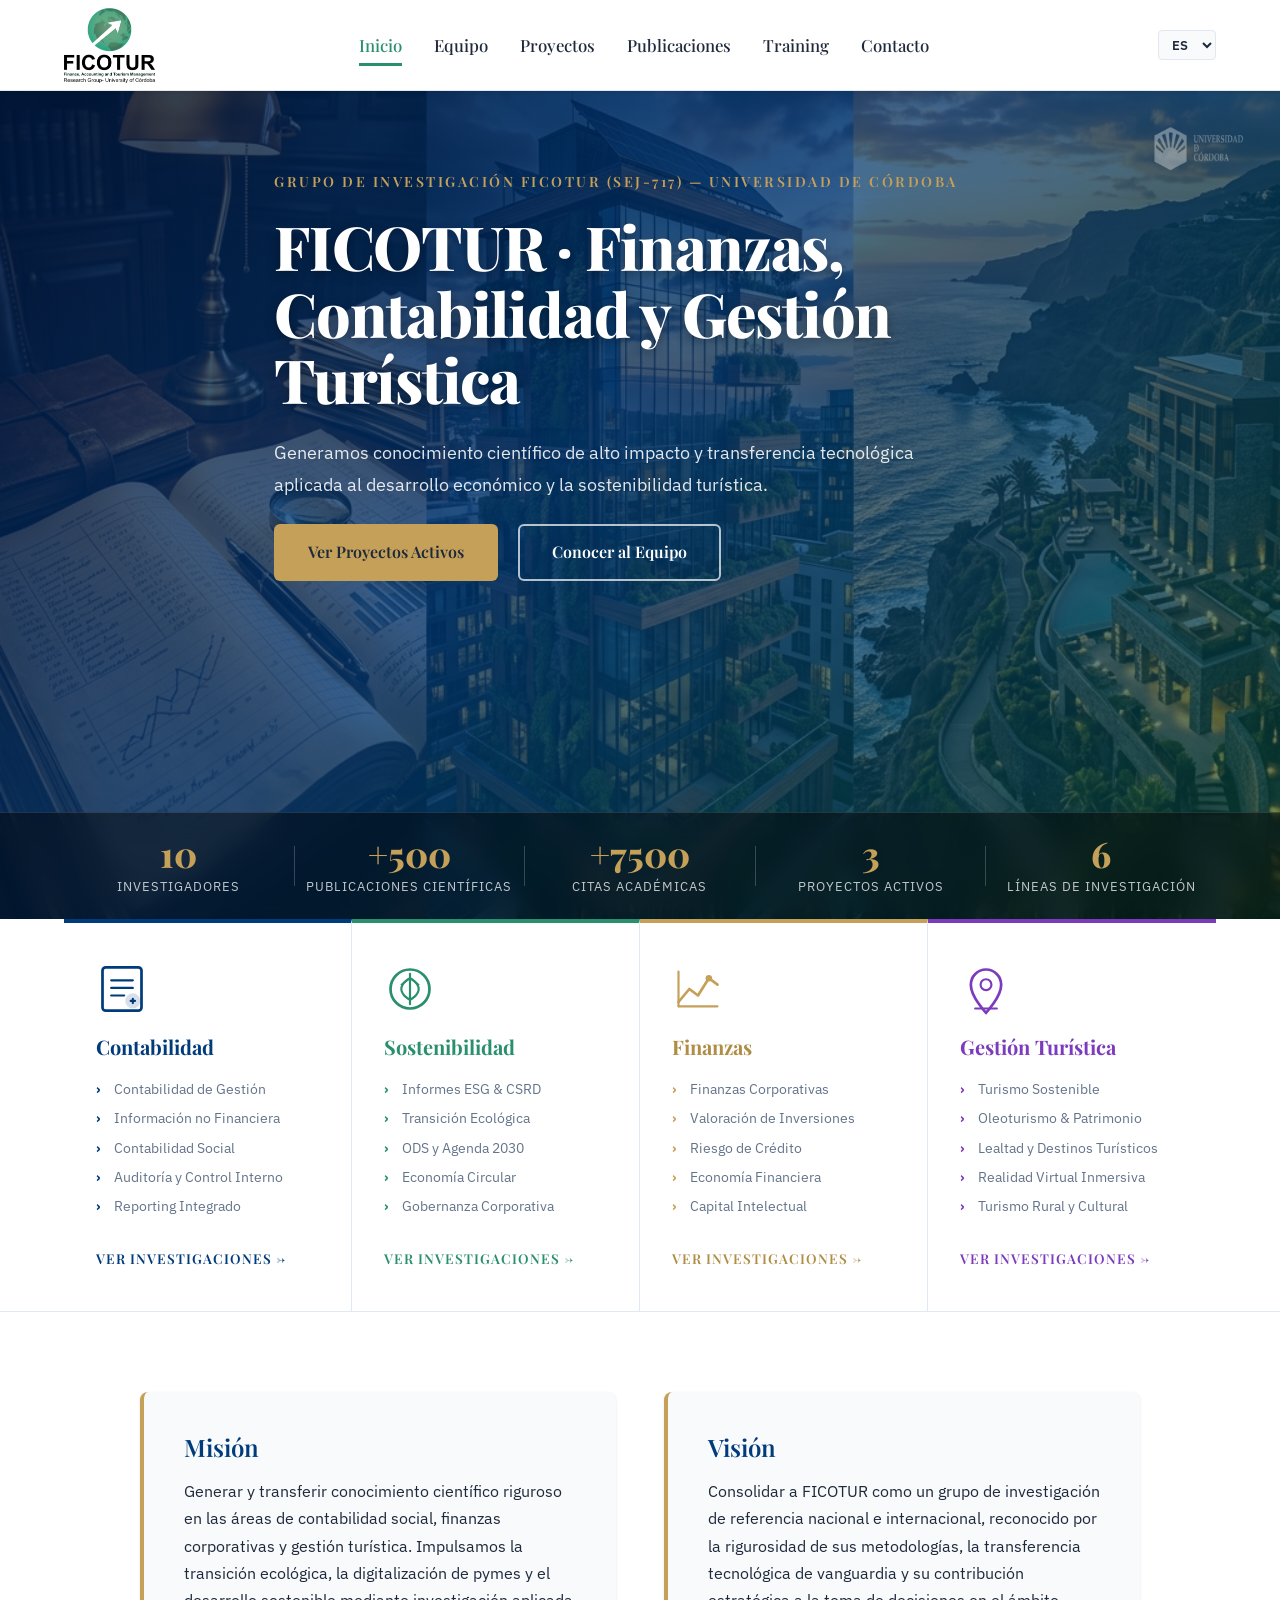
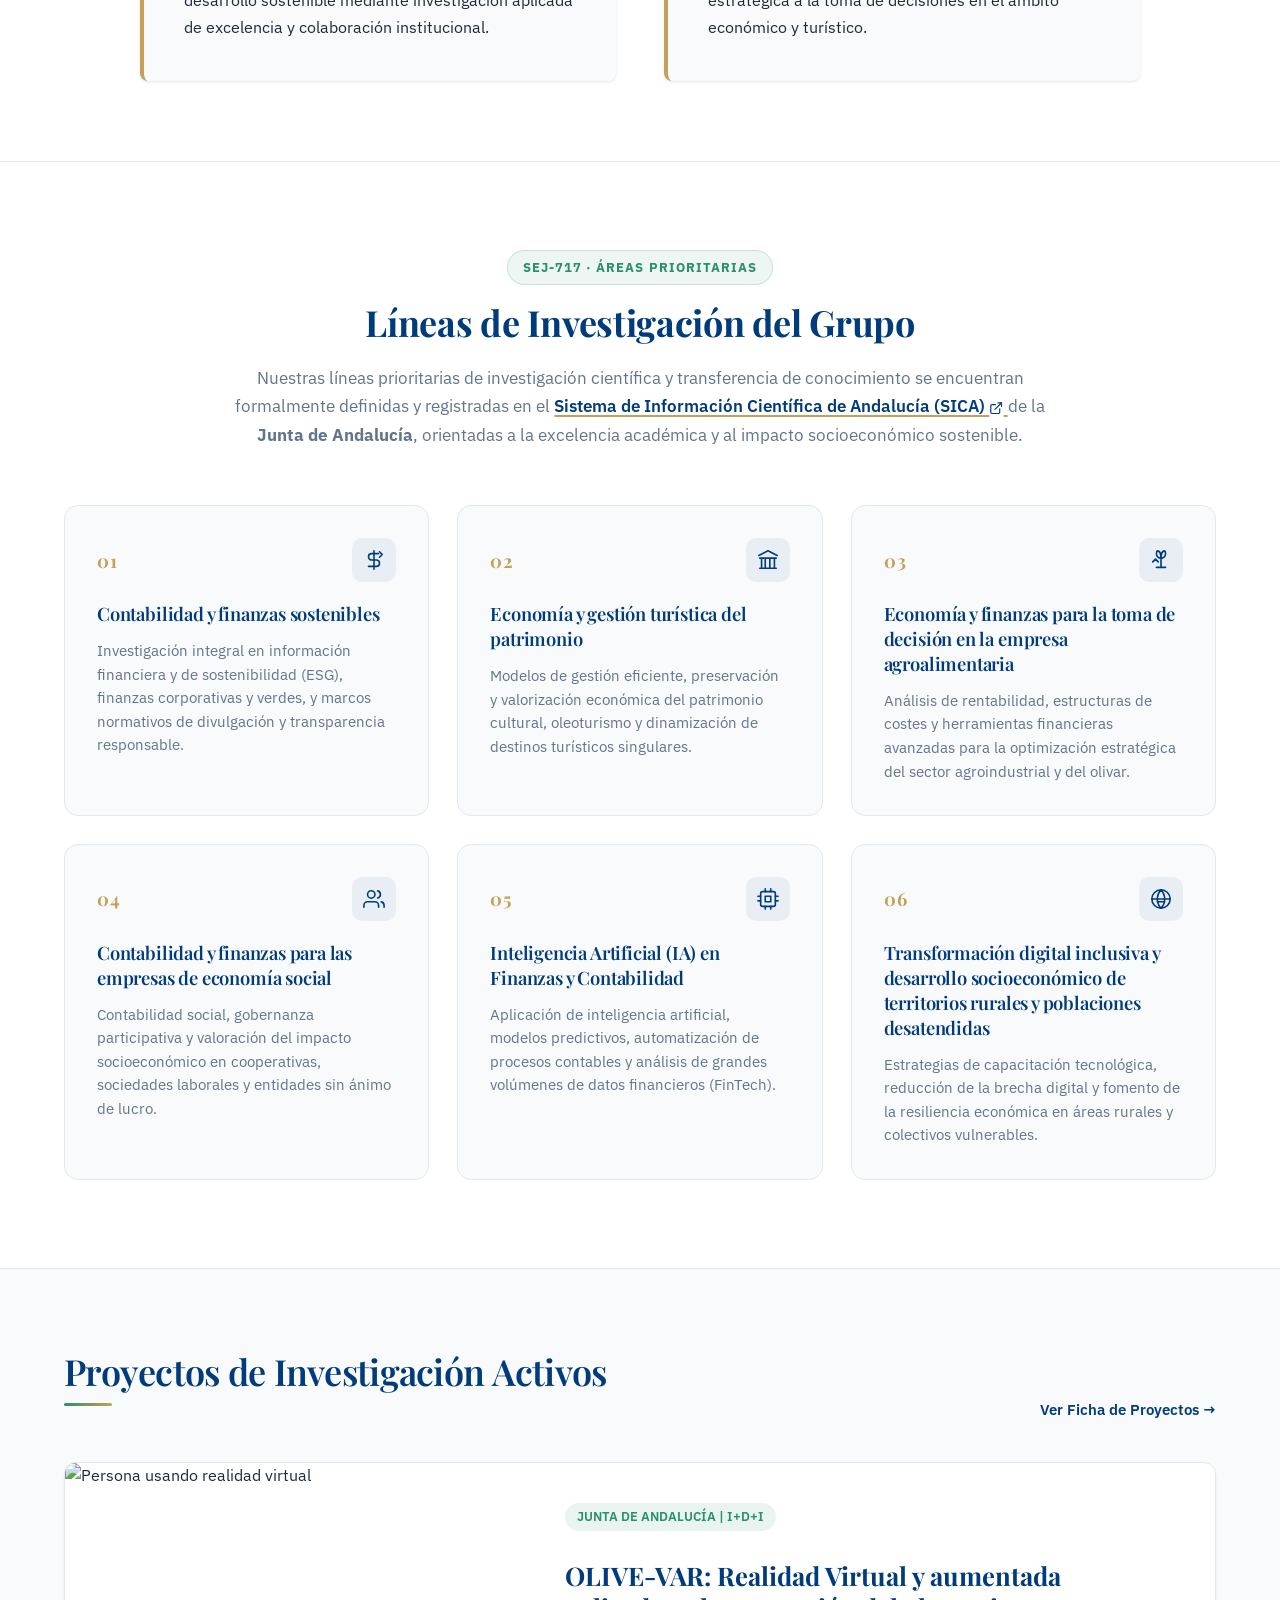
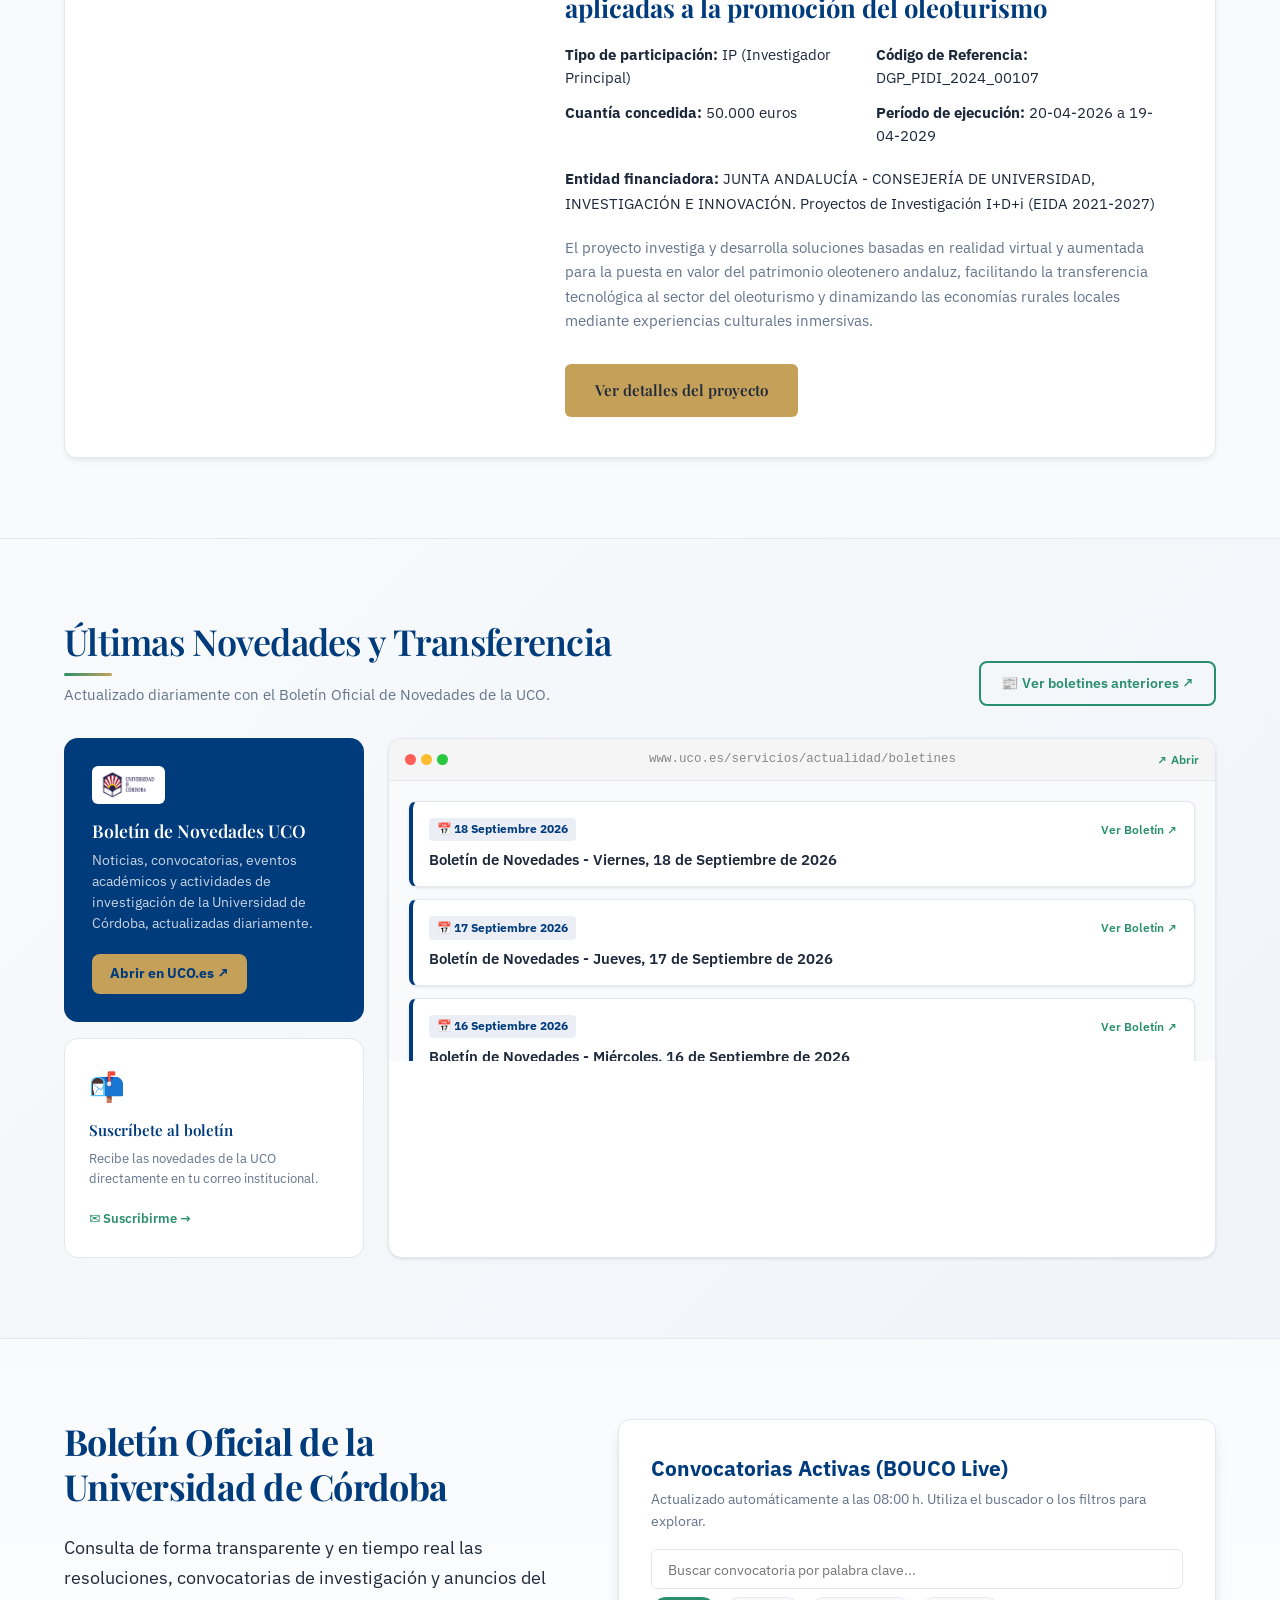
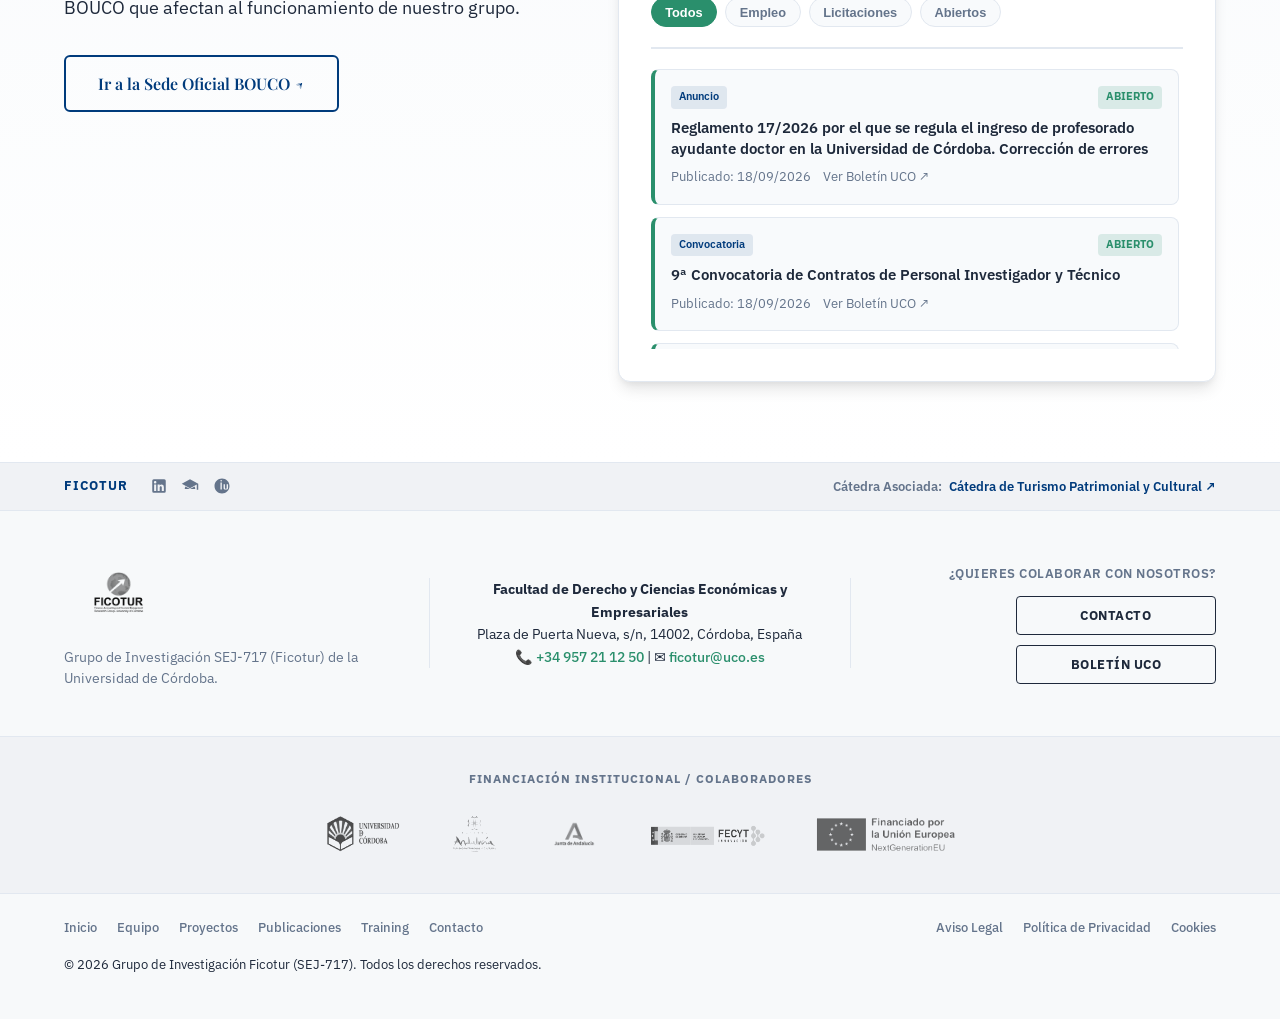
==== index.html @ 39691d9e "feat(seo): optimize FICOTUR for Google #1 - canonical tags, Open Graph, H1 alignment, sitemap.xml, r" ====
<!DOCTYPE html>
<html lang="es">
<head>
    <meta charset="UTF-8">
    <meta name="viewport" content="width=device-width, initial-scale=1.0">
    <title>FICOTUR (SEJ-717) · Grupo de Investigación en Finanzas, Contabilidad y Turismo | Universidad de Córdoba</title>
    <meta name="description" content="Página oficial del Grupo de Investigación FICOTUR (SEJ-717) de la Universidad de Córdoba. Especializados en Contabilidad de Gestión, Finanzas Corporativas, Sostenibilidad y Gestión Turística.">
    <meta name="keywords" content="FICOTUR, Grupo FICOTUR, SEJ-717, SEJ 717, Universidad de Córdoba, UCO, Finanzas, Contabilidad, Gestión Turística, Turismo Patrimonial, Turismo Gastronómico, Ricardo Hernández Rojas, Leonardo Gallardo Apolo">
    <link rel="canonical" href="https://www.uco.es/investiga/grupos/ficotur/index.html">
    <link rel="sitemap" type="application/xml" title="Sitemap" href="sitemap.xml">
    <link rel="stylesheet" href="style.css">

    <!-- Open Graph / Meta Social para Búsqueda y Redes -->
    <meta property="og:type" content="website">
    <meta property="og:title" content="FICOTUR (SEJ-717) · Grupo de Investigación Universidad de Córdoba">
    <meta property="og:description" content="Web oficial del Grupo de Investigación FICOTUR (SEJ-717) de la Universidad de Córdoba. Finanzas, Contabilidad y Gestión Turística.">
    <meta property="og:url" content="https://www.uco.es/investiga/grupos/ficotur/index.html">
    <meta property="og:image" content="https://www.uco.es/investiga/grupos/ficotur/logo_ficotur_vertical.png">
    <meta property="og:site_name" content="FICOTUR - Universidad de Córdoba">
    <meta property="og:locale" content="es_ES">

    <!-- Twitter Cards -->
    <meta name="twitter:card" content="summary_large_image">
    <meta name="twitter:title" content="FICOTUR (SEJ-717) · Universidad de Córdoba">
    <meta name="twitter:description" content="Grupo de Investigación en Finanzas, Contabilidad y Gestión Turística (UCO).">
    <meta name="twitter:image" content="https://www.uco.es/investiga/grupos/ficotur/logo_ficotur_vertical.png">
    
    <!-- Marcado de Datos Estructurados Schema.org para SEO Académico (ResearchOrganization) -->
    <script type="application/ld+json">
    {
      "@context": "https://schema.org",
      "@graph": [
        {
          "@type": "WebSite",
          "@id": "https://www.uco.es/investiga/grupos/ficotur/#website",
          "url": "https://www.uco.es/investiga/grupos/ficotur/index.html",
          "name": "FICOTUR - Universidad de Córdoba",
          "description": "Página oficial del Grupo de Investigación FICOTUR (SEJ-717) de la Universidad de Córdoba",
          "publisher": {
            "@id": "https://www.uco.es/investiga/grupos/ficotur/#organization"
          }
        },
        {
          "@type": "ResearchOrganization",
          "@id": "https://www.uco.es/investiga/grupos/ficotur/#organization",
          "name": "Grupo de Investigación FICOTUR (SEJ-717)",
          "alternateName": [
            "FICOTUR",
            "SEJ-717",
            "SEJ 717",
            "Grupo FICOTUR",
            "FICOTUR UCO",
            "Finanzas, Contabilidad y Gestión Turística"
          ],
          "description": "Grupo de Investigación en Finanzas, Contabilidad y Gestión Turística de la Universidad de Córdoba (Plan Andaluz de Investigación, Desarrollo e Innovación - PAIDI SEJ-717).",
          "url": "https://www.uco.es/investiga/grupos/ficotur/index.html",
          "logo": "https://www.uco.es/investiga/grupos/ficotur/logo_ficotur_vertical.png",
          "image": "https://www.uco.es/investiga/grupos/ficotur/logo_ficotur_vertical.png",
          "parentOrganization": {
            "@type": "EducationalOrganization",
            "name": "Universidad de Córdoba",
            "alternateName": "UCO",
            "url": "https://www.uco.es",
            "sameAs": [
              "https://www.wikidata.org/wiki/Q734010",
              "https://es.wikipedia.org/wiki/Universidad_de_C%C3%B3rdoba_(Espa%C3%B1a)"
            ]
          },
          "sameAs": [
            "https://sica.juntadeandalucia.es/",
            "https://github.com/ficotursej717-spec/web",
            "https://ficotursej717-spec.github.io/web/"
          ],
          "knowsAbout": [
            "Contabilidad de Gestión",
            "Finanzas Corporativas",
            "Gestión Turística",
            "Turismo Patrimonial",
            "Turismo Gastronómico",
            "Sostenibilidad",
            "ESG",
            "Economía Social"
          ],
          "member": [
            {
              "@type": "Person",
              "name": "Dr. Ricardo David Hernández Rojas",
              "jobTitle": "Profesor Titular de Universidad · Coordinador",
              "sameAs": "https://orcid.org/0000-0002-3055-2151"
            },
            {
              "@type": "Person",
              "name": "Dra. Mercedes Luque-Vílchez",
              "jobTitle": "Profesora Titular de Universidad",
              "sameAs": "https://orcid.org/0000-0001-8392-8573"
            },
            {
              "@type": "Person",
              "name": "Dr. Juan Antonio Jimber del Río",
              "jobTitle": "Profesor del Área de Economía Financiera y Contabilidad",
              "sameAs": "https://orcid.org/0000-0001-6886-7434"
            },
            {
              "@type": "Person",
              "name": "Dra. M. Dolores Guerrero-Baena",
              "jobTitle": "Profesora Titular de Universidad",
              "sameAs": "https://orcid.org/0000-0003-4042-3094"
            },
            {
              "@type": "Person",
              "name": "Dr. José Antonio Fernández-Gallardo",
              "jobTitle": "Profesor del Área de Economía Financiera y Contabilidad",
              "sameAs": "https://orcid.org/0000-0002-3003-3909"
            },
            {
              "@type": "Person",
              "name": "Dra. Amalia Hidalgo Fernández",
              "jobTitle": "Profesora Titular de Universidad",
              "sameAs": "https://orcid.org/0000-0002-2764-6624"
            },
            {
              "@type": "Person",
              "name": "Carmen Barbero Saavedra",
              "jobTitle": "Profesora del Área de Economía Financiera y Contabilidad",
              "sameAs": "https://orcid.org/0009-0008-7514-9228"
            },
            {
              "@type": "Person",
              "name": "Dra. Luz Marina Caracuel Sillero",
              "jobTitle": "Profesora Sustituta Interina",
              "sameAs": "https://orcid.org/0009-0004-8597-8311"
            },
            {
              "@type": "Person",
              "name": "Leonardo A. Gallardo Apolo",
              "jobTitle": "Investigador Predoctoral",
              "sameAs": [
                "https://orcid.org/0009-0008-9384-5729",
                "https://leogallardo97-bit.github.io/"
              ]
            },
            {
              "@type": "Person",
              "name": "Dr. Arnaldo Vergara-Romero",
              "jobTitle": "Profesor del Área de Economía Financiera y Contabilidad"
            }
          ],
          "contactPoint": {
            "@type": "ContactPoint",
            "email": "ficotur@uco.es",
            "contactType": "scientific support",
            "availableLanguage": ["Spanish", "English"]
          }
        }
      ]
    }
    </script>
</head>
<body>

    <!-- CABECERA PRINCIPAL -->
    <header class="header">
        <div class="container header-container">
            <a href="index.html" class="logo-link" aria-label="Página de inicio de Ficotur">
                <img src="logo_ficotur_vertical.png" alt="Logotipo oficial de Ficotur UCO" class="logo-img">
            </a>
            
            <button id="nav-toggle" class="nav-toggle" aria-expanded="false" aria-label="Abrir menú de navegación">
                ☰
            </button>
            
            <nav id="nav-menu" class="nav">
                <a href="index.html" class="nav-link active" data-translate="nav-inicio">Inicio</a>
                <a href="equipo.html" class="nav-link" data-translate="nav-equipo">Equipo</a>
                <a href="proyectos.html" class="nav-link" data-translate="nav-proyectos">Proyectos</a>
                <a href="publicaciones.html" class="nav-link" data-translate="nav-publicaciones">Publicaciones</a>
                <a href="training.html" class="nav-link" data-translate="nav-training">Training</a>
                <a href="contacto.html" class="nav-link" data-translate="nav-contacto">Contacto</a>
            </nav>

            <div class="lang-selector">
                <select id="lang-select" class="lang-select" aria-label="Seleccionar idioma">
                    <option value="es">ES</option>
                    <option value="en">EN</option>
                    <option value="fr">FR</option>
                    <option value="pt">PT</option>
                </select>
            </div>
        </div>
    </header>

    <main>
        <!-- HERO SECTION CINEMATOGRÁFICO -->
        <section class="hero-cinematic" id="hero">
            <!-- VÍDEO DE FONDO (autoplay, muted, loop — como asgt.es) -->
            <video
                class="hero-video-bg"
                autoplay
                muted
                loop
                playsinline
                poster="hero_bg.png"
                aria-hidden="true">
                <source src="Toma_Patrimonio_y_Gestion_T.mp4" type="video/mp4">
            </video>
            <div class="hero-overlay"></div>

            <!-- Logo UCO Flotante en el Hero -->
            <a href="https://www.uco.es" target="_blank" rel="noopener" aria-label="Universidad de Córdoba" class="hero-uco-stamp">
                <img src="logo_uco.png" alt="Logotipo Universidad de Córdoba" class="hero-uco-stamp-img">
            </a>

            <div class="container hero-cine-content">
                <span class="hero-eyebrow" data-translate="hero-eyebrow">Grupo de Investigación Ficotur (SEJ-717) — Universidad de Córdoba</span>
                <h1 data-translate="hero-title">FICOTUR<br><span style="font-size: 0.75em; font-weight: 600;">Finance, Accounting &amp; Tourism Management</span></h1>
                <p class="hero-subtitle" data-translate="hero-desc">Generamos conocimiento científico de alto impacto y transferencia tecnológica aplicada al desarrollo económico y la sostenibilidad turística.</p>

                <div class="hero-buttons">
                    <a href="proyectos.html" class="btn btn-primary" data-translate="hero-btn-proyectos">Ver Proyectos Activos</a>
                    <a href="equipo.html" class="btn btn-outline" data-translate="hero-btn-equipo">Conocer al Equipo</a>
                </div>
            </div>

            <!-- Estadísticas integradas en el hero (trayectoria completa Google Scholar) -->
            <div class="hero-stats-bar">
                <div class="container hero-stats-inner">
                    <div class="hero-stat">
                        <span class="hero-stat-num" data-target="10">10</span>
                        <span class="hero-stat-label" data-translate="stat-investigadores">Investigadores</span>
                    </div>
                    <div class="hero-stat-divider"></div>
                    <div class="hero-stat">
                        <span class="hero-stat-num" data-target="500" data-prefix="+">+500</span>
                        <span class="hero-stat-label" data-translate="stat-articulos">Publicaciones Científicas</span>
                    </div>
                    <div class="hero-stat-divider"></div>
                    <div class="hero-stat">
                        <span class="hero-stat-num" data-target="7500" data-prefix="+">+7.500</span>
                        <span class="hero-stat-label" data-translate="stat-citas">Citas Académicas</span>
                    </div>
                    <div class="hero-stat-divider"></div>
                    <div class="hero-stat">
                        <span class="hero-stat-num" data-target="3">3</span>
                        <span class="hero-stat-label" data-translate="stat-proyectos">Proyectos Activos</span>
                    </div>
                    <div class="hero-stat-divider"></div>
                    <div class="hero-stat">
                        <span class="hero-stat-num" data-target="6">6</span>
                        <span class="hero-stat-label" data-translate="stat-lineas">Líneas de Investigación</span>
                    </div>
                </div>
            </div>
        </section>

        <!-- STRIP DE 4 PILARES DE INVESTIGACIÓN -->
        <section class="pillars-strip" id="pilares" aria-label="Pilares de investigación">
            <div class="container pillars-grid">

                <!-- PILAR 1: CONTABILIDAD -->
                <article class="pillar-card pillar-contabilidad">
                    <div class="pillar-icon">
                        <svg viewBox="0 0 48 48" fill="none" xmlns="http://www.w3.org/2000/svg">
                            <rect x="6" y="4" width="36" height="40" rx="3" stroke="currentColor" stroke-width="2.5"/>
                            <line x1="14" y1="16" x2="34" y2="16" stroke="currentColor" stroke-width="2" stroke-linecap="round"/>
                            <line x1="14" y1="23" x2="34" y2="23" stroke="currentColor" stroke-width="2" stroke-linecap="round"/>
                            <line x1="14" y1="30" x2="26" y2="30" stroke="currentColor" stroke-width="2" stroke-linecap="round"/>
                            <circle cx="34" cy="35" r="6" fill="currentColor" opacity="0.15" stroke="currentColor" stroke-width="2"/>
                            <path d="M32 35h4M34 33v4" stroke="currentColor" stroke-width="2" stroke-linecap="round"/>
                        </svg>
                    </div>
                    <h3>Contabilidad</h3>
                    <ul class="pillar-list">
                        <li>Contabilidad de Gestión</li>
                        <li>Información no Financiera</li>
                        <li>Contabilidad Social</li>
                        <li>Auditoría y Control Interno</li>
                        <li>Reporting Integrado</li>
                    </ul>
                    <a href="proyectos.html" class="pillar-link">Ver investigaciones →</a>
                </article>

                <!-- PILAR 2: SOSTENIBILIDAD -->
                <article class="pillar-card pillar-sostenibilidad">
                    <div class="pillar-icon">
                        <svg viewBox="0 0 48 48" fill="none" xmlns="http://www.w3.org/2000/svg">
                            <circle cx="24" cy="24" r="18" stroke="currentColor" stroke-width="2.5"/>
                            <path d="M24 14c0 0-8 4-8 10s8 10 8 10" stroke="currentColor" stroke-width="2" stroke-linecap="round"/>
                            <path d="M24 14c0 0 8 4 8 10s-8 10-8 10" stroke="currentColor" stroke-width="2" stroke-linecap="round"/>
                            <line x1="24" y1="10" x2="24" y2="38" stroke="currentColor" stroke-width="2" stroke-linecap="round"/>
                            <path d="M16 20c3-2 5-4 8-6 3 2 5 4 8 6" stroke="currentColor" stroke-width="1.5" stroke-linecap="round"/>
                        </svg>
                    </div>
                    <h3>Sostenibilidad</h3>
                    <ul class="pillar-list">
                        <li>Informes ESG &amp; CSRD</li>
                        <li>Transición Ecológica</li>
                        <li>ODS y Agenda 2030</li>
                        <li>Economía Circular</li>
                        <li>Gobernanza Corporativa</li>
                    </ul>
                    <a href="proyectos.html" class="pillar-link">Ver investigaciones →</a>
                </article>

                <!-- PILAR 3: FINANZAS -->
                <article class="pillar-card pillar-finanzas">
                    <div class="pillar-icon">
                        <svg viewBox="0 0 48 48" fill="none" xmlns="http://www.w3.org/2000/svg">
                            <polyline points="6,36 16,24 24,30 34,14 42,20" stroke="currentColor" stroke-width="2.5" stroke-linecap="round" stroke-linejoin="round"/>
                            <circle cx="34" cy="14" r="3" fill="currentColor"/>
                            <line x1="6" y1="40" x2="42" y2="40" stroke="currentColor" stroke-width="2" stroke-linecap="round"/>
                            <line x1="6" y1="8" x2="6" y2="40" stroke="currentColor" stroke-width="2" stroke-linecap="round"/>
                        </svg>
                    </div>
                    <h3>Finanzas</h3>
                    <ul class="pillar-list">
                        <li>Finanzas Corporativas</li>
                        <li>Valoración de Inversiones</li>
                        <li>Riesgo de Crédito</li>
                        <li>Economía Financiera</li>
                        <li>Capital Intelectual</li>
                    </ul>
                    <a href="proyectos.html" class="pillar-link">Ver investigaciones →</a>
                </article>

                <!-- PILAR 4: TURISMO -->
                <article class="pillar-card pillar-turismo">
                    <div class="pillar-icon">
                        <svg viewBox="0 0 48 48" fill="none" xmlns="http://www.w3.org/2000/svg">
                            <path d="M24 6C16.27 6 10 12.27 10 20c0 11.25 14 26 14 26s14-14.75 14-26c0-7.73-6.27-14-14-14z" stroke="currentColor" stroke-width="2.5"/>
                            <circle cx="24" cy="20" r="5" stroke="currentColor" stroke-width="2"/>
                            <path d="M14 42h20" stroke="currentColor" stroke-width="2" stroke-linecap="round"/>
                        </svg>
                    </div>
                    <h3>Gestión Turística</h3>
                    <ul class="pillar-list">
                        <li>Turismo Sostenible</li>
                        <li>Oleoturismo &amp; Patrimonio</li>
                        <li>Lealtad y Destinos Turísticos</li>
                        <li>Realidad Virtual Inmersiva</li>
                        <li>Turismo Rural y Cultural</li>
                    </ul>
                    <a href="proyectos.html" class="pillar-link">Ver investigaciones →</a>
                </article>

            </div>
        </section>


        <!-- PRESENTACIÓN: MISIÓN Y VISIÓN -->
        <section class="section-padding" id="mision-vision" style="background-color: var(--bg-white); border-bottom: 1px solid var(--border-color);">
            <div class="container">
                <div class="mision-vision-grid">
                    <div class="mision-vision-card">
                        <h3 data-translate="mision-title">Misión</h3>
                        <p data-translate="mision-desc">Generar y transferir conocimiento científico riguroso en las áreas de contabilidad social, finanzas corporativas y gestión turística. Impulsamos la transición ecológica, la digitalización de pymes y el desarrollo sostenible mediante investigación aplicada de excelencia y colaboración institucional.</p>
                    </div>
                    <div class="mision-vision-card">
                        <h3 data-translate="vision-title">Visión</h3>
                        <p data-translate="vision-desc">Consolidar a FICOTUR como un grupo de investigación de referencia nacional e internacional, reconocido por la rigurosidad de sus metodologías, la transferencia tecnológica de vanguardia y su contribución estratégica a la toma de decisiones en el ámbito económico y turístico.</p>
                    </div>
                </div>
            </div>
        </section>

        <!-- LÍNEAS DE INVESTIGACIÓN DEL GRUPO (SEJ-717) -->
        <section class="research-lines-section" id="lineas-investigacion">
            <div class="container">
                
                <!-- Encabezado Institucional -->
                <div class="research-lines-header">
                    <span class="research-lines-badge">SEJ-717 · Áreas Prioritarias</span>
                    <h2 class="research-lines-title">Líneas de Investigación del Grupo</h2>
                    <p class="research-lines-intro">
                        Nuestras líneas prioritarias de investigación científica y transferencia de conocimiento se encuentran formalmente definidas y registradas en el 
                        <a href="https://sica.juntadeandalucia.es/investigan/pages/groups/info.jsf?cid=7457" target="_blank" rel="noopener noreferrer" class="sica-official-link">
                            Sistema de Información Científica de Andalucía (SICA)
                            <svg class="external-icon" viewBox="0 0 24 24" fill="none" stroke="currentColor" stroke-width="2" stroke-linecap="round" stroke-linejoin="round" aria-hidden="true">
                                <path d="M18 13v6a2 2 0 0 1-2 2H5a2 2 0 0 1-2-2V8a2 2 0 0 1 2-2h6"></path>
                                <polyline points="15 3 21 3 21 9"></polyline>
                                <line x1="10" y1="14" x2="21" y2="3"></line>
                            </svg>
                        </a>
                        de la <strong>Junta de Andalucía</strong>, orientadas a la excelencia académica y al impacto socioeconómico sostenible.
                    </p>
                </div>

                <!-- Cuadrícula de Líneas de Investigación -->
                <div class="research-lines-grid">

                    <!-- 1. Contabilidad y finanzas sostenibles -->
                    <article class="research-line-card">
                        <div class="card-top-bar">
                            <span class="line-number">01</span>
                            <div class="line-icon-wrapper">
                                <svg viewBox="0 0 24 24" fill="none" stroke="currentColor" stroke-width="1.75" stroke-linecap="round" stroke-linejoin="round" aria-hidden="true">
                                    <path d="M12 2v20M17 5H9.5a3.5 3.5 0 0 0 0 7h5a3.5 3.5 0 0 1 0 7H6"/>
                                    <path d="M18 9l3-3-3-3"/>
                                </svg>
                            </div>
                        </div>
                        <h3 class="line-card-title">Contabilidad y finanzas sostenibles</h3>
                        <p class="line-card-desc">
                            Investigación integral en información financiera y de sostenibilidad (ESG), finanzas corporativas y verdes, y marcos normativos de divulgación y transparencia responsable.
                        </p>
                    </article>

                    <!-- 2. Economía y gestión turística del patrimonio -->
                    <article class="research-line-card">
                        <div class="card-top-bar">
                            <span class="line-number">02</span>
                            <div class="line-icon-wrapper">
                                <svg viewBox="0 0 24 24" fill="none" stroke="currentColor" stroke-width="1.75" stroke-linecap="round" stroke-linejoin="round" aria-hidden="true">
                                    <path d="M3 21h18M3 10h18M5 10v11M19 10v11M9 10v11M14 10v11"/>
                                    <path d="m2 7 10-5 10 5"/>
                                </svg>
                            </div>
                        </div>
                        <h3 class="line-card-title">Economía y gestión turística del patrimonio</h3>
                        <p class="line-card-desc">
                            Modelos de gestión eficiente, preservación y valorización económica del patrimonio cultural, oleoturismo y dinamización de destinos turísticos singulares.
                        </p>
                    </article>

                    <!-- 3. Economía y finanzas para la toma de decisión en la empresa agroalimentaria -->
                    <article class="research-line-card">
                        <div class="card-top-bar">
                            <span class="line-number">03</span>
                            <div class="line-icon-wrapper">
                                <svg viewBox="0 0 24 24" fill="none" stroke="currentColor" stroke-width="1.75" stroke-linecap="round" stroke-linejoin="round" aria-hidden="true">
                                    <path d="M7 20h10M12 20V10M12 10a5 5 0 0 1-5-5c0-1.5.5-2.5 1-3 3 0 4 3 4 8zM12 10a5 5 0 0 0 5-5c0-1.5-.5-2.5-1-3-3 0-4 3-4 8z"/>
                                    <path d="m3 14 3-3 3 3"/>
                                </svg>
                            </div>
                        </div>
                        <h3 class="line-card-title">Economía y finanzas para la toma de decisión en la empresa agroalimentaria</h3>
                        <p class="line-card-desc">
                            Análisis de rentabilidad, estructuras de costes y herramientas financieras avanzadas para la optimización estratégica del sector agroindustrial y del olivar.
                        </p>
                    </article>

                    <!-- 4. Contabilidad y finanzas para las empresas de economía social -->
                    <article class="research-line-card">
                        <div class="card-top-bar">
                            <span class="line-number">04</span>
                            <div class="line-icon-wrapper">
                                <svg viewBox="0 0 24 24" fill="none" stroke="currentColor" stroke-width="1.75" stroke-linecap="round" stroke-linejoin="round" aria-hidden="true">
                                    <path d="M17 21v-2a4 4 0 0 0-4-4H5a4 4 0 0 0-4 4v2"/>
                                    <circle cx="9" cy="7" r="4"/>
                                    <path d="M23 21v-2a4 4 0 0 0-3-3.87"/>
                                    <path d="M16 3.13a4 4 0 0 1 0 7.75"/>
                                </svg>
                            </div>
                        </div>
                        <h3 class="line-card-title">Contabilidad y finanzas para las empresas de economía social</h3>
                        <p class="line-card-desc">
                            Contabilidad social, gobernanza participativa y valoración del impacto socioeconómico en cooperativas, sociedades laborales y entidades sin ánimo de lucro.
                        </p>
                    </article>

                    <!-- 5. Inteligencia Artificial (IA) en Finanzas y Contabilidad -->
                    <article class="research-line-card">
                        <div class="card-top-bar">
                            <span class="line-number">05</span>
                            <div class="line-icon-wrapper">
                                <svg viewBox="0 0 24 24" fill="none" stroke="currentColor" stroke-width="1.75" stroke-linecap="round" stroke-linejoin="round" aria-hidden="true">
                                    <rect x="4" y="4" width="16" height="16" rx="2"/>
                                    <rect x="9" y="9" width="6" height="6"/>
                                    <path d="M9 1v3M15 1v3M9 20v3M15 20v3M20 9h3M20 14h3M1 9h3M1 14h3"/>
                                </svg>
                            </div>
                        </div>
                        <h3 class="line-card-title">Inteligencia Artificial (IA) en Finanzas y Contabilidad</h3>
                        <p class="line-card-desc">
                            Aplicación de inteligencia artificial, modelos predictivos, automatización de procesos contables y análisis de grandes volúmenes de datos financieros (FinTech).
                        </p>
                    </article>

                    <!-- 6. Transformación digital inclusiva y desarrollo socioeconómico -->
                    <article class="research-line-card">
                        <div class="card-top-bar">
                            <span class="line-number">06</span>
                            <div class="line-icon-wrapper">
                                <svg viewBox="0 0 24 24" fill="none" stroke="currentColor" stroke-width="1.75" stroke-linecap="round" stroke-linejoin="round" aria-hidden="true">
                                    <circle cx="12" cy="12" r="10"/>
                                    <path d="M12 2a14.5 14.5 0 0 0 0 20M12 2a14.5 14.5 0 0 1 0 20M2 12h20"/>
                                    <path d="M8 15h8"/>
                                </svg>
                            </div>
                        </div>
                        <h3 class="line-card-title">Transformación digital inclusiva y desarrollo socioeconómico de territorios rurales y poblaciones desatendidas</h3>
                        <p class="line-card-desc">
                            Estrategias de capacitación tecnológica, reducción de la brecha digital y fomento de la resiliencia económica en áreas rurales y colectivos vulnerables.
                        </p>
                    </article>

                </div>
            </div>
        </section>

        <!-- PROYECTOS DESTACADOS (SÓLO EL ACTIVO REAL) -->
        <section class="section-padding" id="proyectos-destacados" style="background-color: var(--bg-light);">
            <div class="container">
                <div style="display: flex; justify-content: space-between; align-items: flex-end; margin-bottom: 2rem;">
                    <h2 class="section-title" data-translate="proy-destacados-title">Proyecto de Investigación Activo</h2>
                    <a href="proyectos.html" class="card-link" style="margin-bottom: 0.5rem;" data-translate="proy-ver-todos">Ver Ficha de Proyectos →</a>
                </div>
                
                <!-- Tarjeta Destacada Horizontal para el Proyecto Real -->
                <div class="featured-project-card">
                    <div class="featured-project-img-wrapper">
                        <img src="https://images.unsplash.com/photo-1531403009284-440f080d1e12?auto=format&fit=crop&q=80&w=800" alt="Persona usando realidad virtual" class="featured-project-img" loading="lazy">
                    </div>
                    <div class="featured-project-content">
                        <span class="card-tag" data-translate="proy-1-tag">Junta de Andalucía | I+D+i</span>
                        <h3 class="featured-project-title" style="font-size: 1.6rem; color: var(--primary); margin: 0.75rem 0 1.25rem; font-family: var(--font-headings); font-weight: 700; line-height: 1.25;" data-translate="proy-1-title">
                            OLIVE-VAR: Realidad Virtual y aumentada aplicadas a la promoción del oleoturismo
                        </h3>
                        <div class="featured-project-meta" style="display: grid; grid-template-columns: repeat(2, 1fr); gap: 0.75rem; margin-bottom: 1.25rem; font-size: 0.95rem; line-height: 1.5;">
                            <div><strong data-translate="proy-label-participacion">Tipo de participación: </strong><span data-translate="proy-val-participacion">IP (Investigador Principal)</span></div>
                            <div><strong data-translate="proy-label-codigo">Código de Referencia: </strong><span>DGP_PIDI_2024_00107</span></div>
                            <div><strong data-translate="proy-label-cuantia">Cuantía concedida: </strong><span data-translate="proy-val-cuantia">50.000 euros</span></div>
                            <div><strong data-translate="proy-label-fechas">Período de ejecución: </strong><span data-translate="proy-val-fechas">20-04-2026 a 19-04-2029</span></div>
                        </div>
                        <p style="color: var(--text-dark); font-size: 0.95rem; line-height: 1.6; margin-bottom: 1.25rem;">
                            <strong data-translate="proy-label-entidad">Entidad financiadora: </strong><span data-translate="proy-val-entidad">JUNTA ANDALÚCIA - CONSEJERÍA DE UNIVERSIDAD, INVESTIGACIÓN E INNOVACIÓN. Proyectos de Investigación I+D+i (EIDA 2021-2027)</span>
                        </p>
                        <p class="card-desc" style="color: var(--text-muted); font-size: 0.95rem; line-height: 1.6; margin-bottom: 2rem; flex-grow: 1;" data-translate="proy-1-desc">
                            El proyecto investiga y desarrolla soluciones basadas en realidad virtual y aumentada para la puesta en valor del patrimonio oleotenero andaluz, facilitando la transferencia tecnológica al sector del oleoturismo y dinamizando las economías rurales locales mediante experiencias culturales inmersivas.
                        </p>
                        <a href="proyectos.html" class="btn btn-primary" style="align-self: flex-start; padding: 0.75rem 1.75rem; font-size: 0.95rem;" data-translate="proy-ver-detalle">Ver detalles del proyecto</a>
                    </div>
                </div>
            </div>
        </section>

        <!-- ÚLTIMAS NOTICIAS / TRANSFERENCIA — BOLETÍN UCO EN VIVO -->
        <section class="section-padding" id="noticias" style="background: linear-gradient(135deg, var(--bg-light) 0%, #f0f4f8 100%); border-top: 1px solid var(--border-color);">
            <div class="container">

                <div style="display: flex; justify-content: space-between; align-items: flex-end; margin-bottom: 2rem; flex-wrap: wrap; gap: 1rem;">
                    <div>
                        <h2 class="section-title" style="margin-bottom: 0.4rem;">Últimas Novedades y Transferencia</h2>
                        <p style="color: var(--text-muted); font-size: 0.95rem; margin: 0;">Actualizado diariamente con el Boletín Oficial de Novedades de la UCO.</p>
                    </div>
                    <a href="https://www.uco.es/servicios/actualidad/boletines" target="_blank" rel="noopener"
                       style="display: inline-flex; align-items: center; gap: 0.5rem; padding: 0.6rem 1.25rem; border: 2px solid var(--secondary); border-radius: 8px; color: var(--secondary); font-weight: 600; font-size: 0.88rem; text-decoration: none; transition: var(--transition); white-space: nowrap;"
                       onmouseover="this.style.background='var(--secondary)'; this.style.color='white';"
                       onmouseout="this.style.background='transparent'; this.style.color='var(--secondary)';">
                        📰 Ver boletines anteriores ↗
                    </a>
                </div>

                <!-- Layout asimétrico: tarjeta lateral + iframe del boletín UCO -->
                <div style="display: grid; grid-template-columns: 300px 1fr; gap: 1.5rem; align-items: stretch;">

                    <!-- COLUMNA IZQ: Información del boletín UCO -->
                    <div style="display: flex; flex-direction: column; gap: 1rem;">

                        <!-- Card UCO Identity -->
                        <div style="background: var(--primary); border-radius: 14px; padding: 1.75rem; color: white; flex-shrink: 0;">
                            <img src="logo_uco.png" alt="UCO" style="height: 38px; background: white; padding: 4px 8px; border-radius: 6px; display: block; margin-bottom: 1rem;">
                            <h3 style="font-size: 1.1rem; font-family: var(--font-headings); margin-bottom: 0.5rem; color: white;">Boletín de Novedades UCO</h3>
                            <p style="font-size: 0.85rem; color: rgba(255,255,255,0.78); line-height: 1.55; margin-bottom: 1.25rem;">
                                Noticias, convocatorias, eventos académicos y actividades de investigación de la Universidad de Córdoba, actualizadas diariamente.
                            </p>
                            <a href="https://www.uco.es/servicios/actualidad/boletines"
                               target="_blank" rel="noopener"
                               style="display: inline-block; background: var(--accent); color: var(--primary); padding: 0.55rem 1.1rem; border-radius: 8px; font-size: 0.85rem; font-weight: 700; text-decoration: none; transition: var(--transition);">
                                Abrir en UCO.es ↗
                            </a>
                        </div>

                        <!-- Card suscripción -->
                        <div style="background: var(--bg-white); border: 1px solid var(--border-color); border-radius: 14px; padding: 1.5rem; flex-grow: 1;">
                            <div style="font-size: 1.8rem; margin-bottom: 0.75rem;">📬</div>
                            <h4 style="font-family: var(--font-headings); color: var(--primary); font-size: 0.95rem; margin-bottom: 0.5rem;">Suscríbete al boletín</h4>
                            <p style="font-size: 0.83rem; color: var(--text-muted); line-height: 1.55; margin-bottom: 1rem;">Recibe las novedades de la UCO directamente en tu correo institucional.</p>
                            <a href="https://www.uco.es/servicios/actualidad/boletines" target="_blank" rel="noopener"
                               style="display: inline-flex; align-items: center; gap: 0.4rem; font-size: 0.83rem; font-weight: 600; color: var(--secondary); text-decoration: none;">
                                ✉️ Suscribirme →
                            </a>
                        </div>

                    </div>

                    <!-- COLUMNA DER: Iframe del Boletín de Novedades UCO -->
                    <div style="background: white; border-radius: 14px; overflow: hidden; border: 1px solid var(--border-color); box-shadow: var(--shadow-sm); min-height: 520px; position: relative;">
                        <!-- Barra de título del iframe -->
                        <div style="background: #f5f5f5; border-bottom: 1px solid var(--border-color); padding: 0.65rem 1rem; display: flex; align-items: center; gap: 0.6rem;">
                            <div style="display: flex; gap: 5px;">
                                <div style="width:11px; height:11px; border-radius:50%; background:#ff5f57;"></div>
                                <div style="width:11px; height:11px; border-radius:50%; background:#febc2e;"></div>
                                <div style="width:11px; height:11px; border-radius:50%; background:#28c840;"></div>
                            </div>
                            <span style="font-size: 0.78rem; color: #888; flex-grow: 1; text-align: center; font-family: monospace;">www.uco.es/servicios/actualidad/boletines</span>
                            <a href="https://www.uco.es/servicios/actualidad/boletines" target="_blank" rel="noopener"
                               style="font-size: 0.75rem; color: var(--secondary); font-weight: 600; text-decoration: none;">↗ Abrir</a>
                        </div>
                        <!-- Contenedor del Boletín de Novedades UCO en tiempo real -->
                        <div style="height: 480px; overflow-y: auto; padding: 1.25rem; background: var(--bg-light);" class="bouco-list" id="uco-boletines-list-container">
                            <div class="uco-boletines-list" id="uco-boletines-list">
                                <div class="bouco-empty">Cargando Boletín de Novedades en tiempo real...</div>
                            </div>
                        </div>
                    </div>
                </div>

            </div>
        </section>

        <style>
        @media (max-width: 860px) {
            #noticias .container > div:last-child {
                grid-template-columns: 1fr !important;
            }
        }
        </style>





        <!-- SECCIÓN BOUCO (BOLETÍN OFICIAL DE LA UNIVERSIDAD DE CÓRDOBA) -->
        <section class="bouco-section" id="bouco-news">
            <div class="container bouco-container">
                <div class="bouco-content">
                    <h2>Boletín Oficial de la Universidad de Córdoba</h2>
                    <p>
                        Consulta de forma transparente y en tiempo real las resoluciones, convocatorias de investigación y anuncios del BOUCO que afectan al funcionamiento de nuestro grupo.
                    </p>
                    <a href="https://sede.uco.es/bouco/bandejaAnuncios.htm;jsessionid=0128C99A141A20BB1918C19B3AFC13D8?cid=1125621" 
                       target="_blank" 
                       rel="noopener" 
                       class="btn btn-outline" 
                       style="border-color: var(--primary); color: var(--primary);"
                       aria-label="Acceder a la sede electrónica del BOUCO">
                        Ir a la Sede Oficial BOUCO ↗
                    </a>
                </div>
                
                <!-- CUADRO INTERACTIVO DE CONVOCATORIAS (BOUCO LIVE WIDGET) -->
                <div class="bouco-widget" role="region" aria-label="Tablón de convocatorias en tiempo real">
                    <div class="bouco-widget-header">
                        <div class="bouco-widget-title">
                            Convocatorias Activas (BOUCO Live)
                        </div>
                        <p style="font-size: 0.85rem; color: var(--text-muted); margin-bottom: 0;">
                            Actualizado automáticamente a las 08:00 h. Utiliza el buscador o los filtros para explorar.
                        </p>
                        <div class="bouco-search-box">
                            <input type="text" id="bouco-search" class="bouco-search-input" placeholder="Buscar convocatoria por palabra clave...">
                        </div>
                        <div class="bouco-filters">
                            <button class="bouco-filter-btn active" data-filter="Todos">Todos</button>
                            <button class="bouco-filter-btn" data-filter="Empleo">Empleo</button>
                            <button class="bouco-filter-btn" data-filter="Proyectos">Licitaciones</button>
                            <button class="bouco-filter-btn" data-filter="Abierto">Abiertos</button>
                        </div>
                    </div>
                    <div class="bouco-list" id="bouco-list-container">
                        <!-- Cargando dinámicamente mediante JS -->
                        <div class="bouco-empty">Cargando anuncios del BOUCO...</div>
                    </div>
                </div>
            </div>
        </section>
    </main>

    <!-- PIE DE PÁGINA (ESTILO CNIO) -->
    <footer class="footer-cnio">
        <!-- 1. Barra superior: Redes y Accesos -->
        <div class="footer-top-bar">
            <div class="container footer-top-inner">
                <div class="footer-socials">
                    <span class="social-prefix">FICOTUR</span>
                    <a href="https://www.linkedin.com/in/ricardohernandezrojas" target="_blank" rel="noopener" aria-label="LinkedIn">
                        <svg class="icon-svg" viewBox="0 0 24 24"><path fill="currentColor" d="M19 3a2 2 0 0 1 2 2v14a2 2 0 0 1-2 2H5a2 2 0 0 1-2-2V5a2 2 0 0 1 2-2h14m-.5 15.5v-5.3a3.26 3.26 0 0 0-3.26-3.26c-.85 0-1.84.52-2.32 1.3v-1.11h-2.79v8.37h2.79v-4.93c0-.77.62-1.4 1.39-1.4a1.4 1.4 0 0 1 1.4 1.4v4.93h2.79M6.88 8.56a1.68 1.68 0 0 0 1.68-1.68c0-.93-.75-1.69-1.68-1.69a1.69 1.69 0 0 0-1.69 1.69c0 .93.76 1.68 1.69 1.68m1.39 9.94v-8.37H5.5v8.37h2.77z"/></svg>
                    </a>
                    <a href="https://scholar.google.es/citations?user=Y70n6oMAAAAJ" target="_blank" rel="noopener" aria-label="Google Scholar">
                        <svg class="icon-svg" viewBox="0 0 24 24"><path fill="currentColor" d="M12 3L1 9l11 6l9-4.91V17h2V9L12 3M5.89 12.55L12 15.88l6.11-3.33c.6.93.89 2 .89 3.45H5c0-1.45.29-2.52.89-3.45Z"/></svg>
                    </a>
                    <a href="https://orcid.org/0000-0002-3055-2151" target="_blank" rel="noopener" aria-label="ORCID">
                        <svg class="icon-svg" viewBox="0 0 24 24"><path fill="currentColor" d="M12 2C6.477 2 2 6.477 2 12s4.477 10 10 10s10-4.477 10-10S17.523 2 12 2zm-.229 14.808H9.95V7.198h1.822v9.61zm-.911-10.8c-.615 0-1.077-.456-1.077-1.077c0-.621.462-1.077 1.077-1.077c.621 0 1.077.456 1.077 1.077c0 .621-.456 1.077-1.077 1.077zm5.556 10.8c-1.371 0-2.316-.948-2.316-2.304v-4.996h1.84v4.996c0 .736.43 1.157 1.134 1.157c.71 0 1.144-.421 1.144-1.157v-4.996h1.84v4.996c0 1.356-.948 2.304-2.642 2.304z"/></svg>
                    </a>
                </div>
                <div class="footer-top-right">
                    <span class="co-prefix">Cátedra Asociada:</span>
                    <a href="https://www.uco.es/catedrasyaulas/catedraturismo/" target="_blank" rel="noopener">Cátedra de Turismo Patrimonial y Cultural ↗</a>
                </div>
            </div>
        </div>

        <!-- 2. Sección central: Marca, Info y Acciones -->
        <div class="footer-middle-section">
            <div class="container footer-middle-grid">
                <!-- Columna Izq: Logotipo y lema -->
                <div class="footer-col-brand">
                    <a href="index.html" class="footer-logo-link">
                        <img src="logo_ficotur.png" alt="Logotipo Ficotur UCO" class="footer-logo">
                    </a>
                    <p class="footer-tagline">Grupo de Investigación SEJ-717 (Ficotur) de la Universidad de Córdoba.</p>
                </div>
                
                <!-- Columna Centro: Información de contacto -->
                <div class="footer-col-info">
                    <p class="footer-address">
                        <strong>Facultad de Derecho y Ciencias Económicas y Empresariales</strong><br>
                        Plaza de Puerta Nueva, s/n, 14002, Córdoba, España<br>
                        📞 <a href="tel:+34957211250">+34 957 21 12 50</a> | ✉️ <a href="mailto:ficotur@uco.es">ficotur@uco.es</a>
                    </p>
                </div>
                
                <!-- Columna Der: Botones de Acción -->
                <div class="footer-col-actions">
                    <p class="actions-title">¿Quieres colaborar con nosotros?</p>
                    <a href="contacto.html" class="btn-footer-outline">CONTACTO</a>
                    <a href="https://www.uco.es/servicios/actualidad/boletines" target="_blank" rel="noopener" class="btn-footer-outline">BOLETÍN UCO</a>
                </div>
            </div>
        </div>

        <!-- 3. Sección de logos de Financiación / Acreditaciones (Monocromáticos) -->
        <div class="footer-funding-section">
            <div class="container">
                <span class="funding-title">Financiación institucional / Colaboradores</span>
                <div class="funding-logos-grid">
                    <a href="https://www.uco.es/" target="_blank" rel="noopener" aria-label="Universidad de Córdoba">
                        <img src="logo_uco.png" alt="Universidad de Córdoba" class="funding-logo">
                    </a>
                    <a href="https://www.uco.es/catedrasyaulas/catedraturismo/" target="_blank" rel="noopener" aria-label="Cátedra de Turismo Patrimonial y Cultural">
                        <img src="logo_catedra.png" alt="Cátedra de Turismo Patrimonial y Cultural" class="funding-logo">
                    </a>
                    <a href="https://www.juntadeandalucia.es/organismos/universidadinvestigacioneinnovacion/areas/universidad.html" target="_blank" rel="noopener" aria-label="Junta de Andalucía">
                        <img src="logo_junta.png" alt="Junta de Andalucía" class="funding-logo">
                    </a>
                    <a href="https://fecyt.es/es/tematica/investigacion" target="_blank" rel="noopener" aria-label="Ministerio de Ciencia e Innovación - FECYT">
                        <img src="logo_ministerio_fecyt.png" alt="Ministerio de Ciencia e Innovación - FECYT" class="funding-logo">
                    </a>
                    <a href="https://www.consilium.europa.eu/es/council-eu/search-the-list-of-council-preparatory-bodies/working-party-on-research/" target="_blank" rel="noopener" aria-label="Financiado por la Unión Europea - NextGenerationEU">
                        <img src="logo_ue_nextgen.png" alt="Financiado por la Unión Europea - NextGenerationEU" class="funding-logo">
                    </a>
                </div>
            </div>
        </div>

        <div class="footer-bottom-bar">
            <div class="container footer-bottom-inner">
                <div class="footer-bottom-links">
                    <a href="index.html" data-translate="nav-inicio">Inicio</a>
                    <a href="equipo.html" data-translate="nav-equipo">Equipo</a>
                    <a href="proyectos.html" data-translate="nav-proyectos">Proyectos</a>
                    <a href="publicaciones.html" data-translate="nav-publicaciones">Publicaciones</a>
                    <a href="training.html" data-translate="nav-training">Training</a>
                    <a href="contacto.html" data-translate="nav-contacto">Contacto</a>
                </div>
                <div class="footer-legal-links">
                    <a href="#" id="footer-btn-legal" data-translate="footer-legal">Aviso Legal</a>
                    <a href="#" id="footer-btn-privacy" data-translate="footer-privacy">Política de Privacidad</a>
                    <a href="#" id="footer-btn-cookies" data-translate="footer-cookies">Cookies</a>
                </div>
                <p class="footer-credits" data-translate="footer-derechos">
                    © 2026 Grupo de Investigación Ficotur (SEJ-717). Todos los derechos reservados.
                </p>
            </div>
        </div>
    </footer>

    <script src="traducciones.js"></script>
    <script src="app.js"></script>

    <!-- ══ MEJORAS 2026: Scroll Reveal + Animated Counters ══ -->
    <script>
    (function() {
        // ── Scroll Reveal ──────────────────────────────────────────
        const revealObserver = new IntersectionObserver((entries) => {
            entries.forEach(entry => {
                if (entry.isIntersecting) {
                    entry.target.classList.add('visible');
                    revealObserver.unobserve(entry.target);
                }
            });
        }, { threshold: 0.12, rootMargin: '0px 0px -40px 0px' });

        // Añadir clase reveal a cards y secciones clave
        const revealSelectors = [
            '.team-card', '.research-line-card', '.pub-researcher-card',
            '.section-title', '.project-card', '.weare-table',
            '.training-section', '.stat-card'
        ];
        revealSelectors.forEach(sel => {
            document.querySelectorAll(sel).forEach((el, i) => {
                el.classList.add('reveal');
                if (i % 4 === 1) el.classList.add('reveal-delay-1');
                if (i % 4 === 2) el.classList.add('reveal-delay-2');
                if (i % 4 === 3) el.classList.add('reveal-delay-3');
                revealObserver.observe(el);
            });
        });

        // ── Animated Counters ─────────────────────────────────────
        function animateCounter(el, target, prefix = '', suffix = '', duration = 1400) {
            const start = performance.now();
            const isThousands = target >= 1000;
            const update = (now) => {
                const elapsed = now - start;
                const progress = Math.min(elapsed / duration, 1);
                // Ease out cubic
                const eased = 1 - Math.pow(1 - progress, 3);
                const currentVal = Math.round(eased * target);
                const formatted = isThousands ? currentVal.toLocaleString('es-ES') : currentVal;
                el.textContent = prefix + formatted + suffix;
                if (progress < 1) requestAnimationFrame(update);
            };
            requestAnimationFrame(update);
        }

        const counterObserver = new IntersectionObserver((entries) => {
            entries.forEach(entry => {
                if (entry.isIntersecting) {
                    const el = entry.target;
                    const target = parseInt(el.dataset.target || el.textContent.replace(/\D/g, ''), 10);
                    const prefix = el.dataset.prefix || '';
                    const suffix = el.dataset.suffix || '';
                    if (!isNaN(target)) animateCounter(el, target, prefix, suffix);
                    counterObserver.unobserve(el);
                }
            });
        }, { threshold: 0.5 });

        document.querySelectorAll('.hero-stat-num').forEach(el => {
            counterObserver.observe(el);
        });

        // Respetar prefers-reduced-motion
        if (window.matchMedia('(prefers-reduced-motion: reduce)').matches) {
            document.querySelectorAll('.reveal').forEach(el => el.classList.add('visible'));
        }
    })();
    </script>
</body>
</html>
---- style.css ----
/* ==========================================================================
   ESTILOS GLOBALES - WEB GRUPO INVESTIGACIÓN FICOTUR (SEJ-717)
   ========================================================================== */

/* Tipografía editorial académica 2026 — Playfair Display (títulos) + IBM Plex (cuerpo + código) */
@import url('https://fonts.googleapis.com/css2?family=Playfair+Display:ital,wght@0,400;0,600;0,700;1,400&family=IBM+Plex+Sans:wght@300;400;500;600&family=IBM+Plex+Mono:wght@400;500&display=swap');

/* Variables de Identidad y Sistema de Diseño */
:root {
    /* Paleta Cromática */
    --primary: #003B7C;             /* Azul UCO - Rigor e Institucionalidad */
    --primary-hover: #002c5c;
    --secondary: #2A8F6C;           /* Verde Ficotur - Sostenibilidad y Turismo */
    --secondary-light: #41B38A;     /* Verde de realce */
    --accent: #C5A059;              /* Dorado UCO - Acentos y botones */
    --accent-hover: #b08d4b;
    
    /* Colores de Fondo y Texto */
    --text-dark: #1E293B;           /* Slate 800 - Lectura óptima libre de fatiga */
    --text-muted: #64748B;          /* Slate 500 - Subtítulos e información menor */
    --bg-light: #F8FAFC;            /* Slate 50 - Fondos neutros claros */
    --bg-white: #FFFFFF;            /* Blanco puro */
    --border-color: #E2E8F0;        /* Gris de división */
    
    /* Fuentes — Estilo Editorial Académico 2026 */
    --font-headings: 'Playfair Display', Georgia, serif;
    --font-body: 'IBM Plex Sans', system-ui, sans-serif;
    --font-mono: 'IBM Plex Mono', 'Courier New', monospace;
    
    /* Sombras y Efectos */
    --shadow-sm: 0 1px 3px rgba(0,0,0,0.1);
    --shadow-md: 0 4px 6px -1px rgba(0, 0, 0, 0.05), 0 2px 4px -1px rgba(0, 0, 0, 0.03);
    --shadow-lg: 0 10px 15px -3px rgba(0, 0, 0, 0.1), 0 4px 6px -2px rgba(0, 0, 0, 0.05);
    
    /* Animaciones y Transiciones */
    --transition: all 0.3s cubic-bezier(0.4, 0, 0.2, 1);
}

/* Reset y Estilos Base */
*, *::before, *::after {
    box-sizing: border-box;
    margin: 0;
    padding: 0;
}

html {
    scroll-behavior: smooth;
    font-size: 16px;
}

body {
    font-family: var(--font-body);
    background-color: var(--bg-light);
    color: var(--text-dark);
    line-height: 1.6;
    overflow-x: hidden;
}

h1, h2, h3, h4, h5, h6 {
    font-family: var(--font-headings);
    color: var(--primary);
    font-weight: 600;
    line-height: 1.25;
}

p {
    margin-bottom: 1.25rem;
}

a {
    color: var(--secondary);
    text-decoration: none;
    transition: var(--transition);
}

a:hover {
    color: var(--secondary-light);
}

/* Foco de accesibilidad accesible para teclado (WCAG) */
a:focus, button:focus, input:focus, textarea:focus {
    outline: 3px solid var(--accent);
    outline-offset: 2px;
}

/* Estructura / Contenedores */
.container {
    width: 100%;
    max-width: 1200px;
    margin: 0 auto;
    padding: 0 1.5rem;
}

.section-padding {
    padding: 5rem 0;
}

/* ==========================================================================
   CABECERA & MENÚ DE NAVEGACIÓN
   ========================================================================== */
.header {
    background-color: var(--bg-white);
    border-bottom: 1px solid var(--border-color);
    position: sticky;
    top: 0;
    z-index: 1000;
    box-shadow: var(--shadow-sm);
}

.header-container {
    display: flex;
    justify-content: space-between;
    align-items: center;
    height: 90px;
}

.logo-link {
    display: inline-block;
    height: 75px;
    flex-shrink: 0;
}

.logo-img {
    height: 75px;
    width: auto !important;
    object-fit: contain;
    display: block;
}

/* Selector de Idiomas en Header */
.lang-selector {
    display: inline-flex;
    align-items: center;
    position: relative;
    margin-left: 1.5rem;
    flex-shrink: 0;
}

.lang-select {
    padding: 0.3rem 0.6rem;
    font-size: 0.8rem;
    font-weight: 600;
    font-family: var(--font-body);
    color: var(--text-dark);
    background-color: var(--bg-light);
    border: 1px solid var(--border-color);
    border-radius: 4px;
    cursor: pointer;
    transition: var(--transition);
    outline: none;
}

.lang-select:hover, .lang-select:focus {
    border-color: var(--secondary);
    background-color: var(--bg-white);
}

.nav {
    display: flex;
    gap: 2rem;
}

.nav-link {
    font-family: var(--font-headings);
    font-weight: 500;
    color: var(--text-dark);
    font-size: 1.05rem;
    position: relative;
    padding: 0.5rem 0;
}

.nav-link::after {
    content: '';
    position: absolute;
    bottom: 0;
    left: 0;
    width: 0;
    height: 3px;
    background-color: var(--secondary);
    transition: var(--transition);
}

.nav-link:hover {
    color: var(--secondary);
}

.nav-link:hover::after,
.nav-link.active::after {
    width: 100%;
}

.nav-link.active {
    color: var(--secondary);
}

/* Menú móvil */
.nav-toggle {
    display: none;
    background: none;
    border: none;
    font-size: 1.75rem;
    color: var(--primary);
    cursor: pointer;
}

/* ==========================================================================
   PÁGINA DE INICIO (HERO CINEMATOGRÁFICO)
   ========================================================================== */

/* ── HERO CINEMATOGRÁFICO ────────────────────────────────────────────── */
.hero-cinematic {
    position: relative;
    min-height: 92vh;
    display: flex;
    flex-direction: column;
    justify-content: center;
    overflow: hidden;
    color: #fff;
}

/* Vídeo de fondo a pantalla completa (técnica asgt.es) */
.hero-video-bg {
    position: absolute;
    inset: 0;
    width: 100%;
    height: 100%;
    object-fit: cover;
    object-position: center;
    z-index: 0;
    pointer-events: none;
}

@keyframes heroZoom {
    from { transform: scale(1.05); }
    to   { transform: scale(1.12); }
}

.hero-overlay {
    position: absolute;
    inset: 0;
    z-index: 1;
    background: linear-gradient(
        135deg,
        rgba(0, 23, 62, 0.82) 0%,
        rgba(0, 59, 124, 0.72) 45%,
        rgba(10, 80, 60, 0.60) 100%
    );
}

/* Píldoras flotantes de pilares */
.hero-pillars-top {
    position: absolute;
    top: 2.2rem;
    left: 50%;
    transform: translateX(-50%);
    display: flex;
    gap: 0.75rem;
    flex-wrap: wrap;
    justify-content: center;
    z-index: 3;
}

.hero-pill {
    background: rgba(255,255,255,0.12);
    backdrop-filter: blur(8px);
    border: 1px solid rgba(255,255,255,0.25);
    color: #fff;
    font-family: var(--font-headings);
    font-size: 0.78rem;
    font-weight: 600;
    text-transform: uppercase;
    letter-spacing: 1.5px;
    padding: 0.35rem 1rem;
    border-radius: 50px;
    opacity: 0;
    animation: pillFadeIn 0.6s ease forwards;
}

@keyframes pillFadeIn {
    from { opacity: 0; transform: translateY(-12px); }
    to   { opacity: 1; transform: translateY(0); }
}

/* Contenido central del hero */
.hero-cine-content {
    position: relative;
    z-index: 2;
    text-align: left;
    padding-top: 5rem;
    padding-bottom: 2rem;
    max-width: 780px;
}

.hero-eyebrow {
    display: block;
    font-family: var(--font-headings);
    font-size: 0.88rem;
    font-weight: 600;
    text-transform: uppercase;
    letter-spacing: 2.5px;
    color: var(--accent);
    margin-bottom: 1.2rem;
}

.hero-cine-content h1 {
    color: #fff;
    font-size: clamp(2.4rem, 5vw, 3.8rem);
    font-weight: 800;
    line-height: 1.1;
    margin-bottom: 1.5rem;
    text-shadow: 0 3px 12px rgba(0,0,0,0.35);
}

.hero-subtitle {
    font-size: 1.15rem;
    line-height: 1.7;
    color: rgba(255,255,255,0.88);
    max-width: 640px;
    margin-bottom: 1.5rem;
}

.hero-location {
    margin-bottom: 2rem;
}

.hero-location a {
    font-size: 0.9rem;
    color: rgba(255,255,255,0.7);
    border-bottom: 1px dashed rgba(255,255,255,0.4);
    padding-bottom: 2px;
    transition: var(--transition);
}

.hero-location a:hover {
    color: var(--accent);
    border-color: var(--accent);
}

.hero-buttons {
    display: flex;
    gap: 1.25rem;
    flex-wrap: wrap;
}

/* Barra de estadísticas fijada al fondo del hero */
.hero-stats-bar {
    position: relative;
    z-index: 2;
    background: rgba(0,0,0,0.45);
    backdrop-filter: blur(12px);
    border-top: 1px solid rgba(255,255,255,0.12);
    margin-top: auto;
    padding: 1.4rem 0;
}

.hero-stats-inner {
    display: flex;
    align-items: center;
    gap: 0;
    justify-content: space-around;
}

.hero-stat {
    display: flex;
    flex-direction: column;
    align-items: center;
    flex: 1;
}

.hero-stat-num {
    font-family: var(--font-headings);
    font-size: 2.2rem;
    font-weight: 800;
    color: var(--accent);
    line-height: 1;
}

.hero-stat-label {
    font-size: 0.82rem;
    text-transform: uppercase;
    letter-spacing: 1px;
    color: rgba(255,255,255,0.75);
    margin-top: 0.3rem;
}

.hero-stat-divider {
    width: 1px;
    height: 40px;
    background: rgba(255,255,255,0.2);
    flex-shrink: 0;
}

/* BTNs dentro del hero */
.btn {
    display: inline-block;
    padding: 0.85rem 2rem;
    border-radius: 6px;
    font-family: var(--font-headings);
    font-weight: 600;
    font-size: 1rem;
    border: 2px solid transparent;
    cursor: pointer;
    transition: var(--transition);
}

.btn-primary {
    background-color: var(--accent);
    color: var(--text-dark);
}

.btn-primary:hover {
    background-color: var(--accent-hover);
    color: var(--text-dark);
    transform: translateY(-2px);
    box-shadow: 0 8px 24px rgba(197,160,89,0.4);
}

.btn-outline {
    background-color: transparent;
    border-color: rgba(255,255,255,0.7);
    color: #fff;
}

.btn-outline:hover {
    background-color: #fff;
    color: var(--primary);
    transform: translateY(-2px);
}

/* ── STRIP DE 4 PILARES ───────────────────────────────────────────────── */
.pillars-strip {
    background-color: #fff;
    padding: 0;
    border-bottom: 1px solid var(--border-color);
}

.pillars-grid {
    display: grid;
    grid-template-columns: repeat(4, 1fr);
    gap: 0;
}

.pillar-card {
    padding: 2.5rem 2rem;
    border-right: 1px solid var(--border-color);
    position: relative;
    transition: var(--transition);
    cursor: default;
    overflow: hidden;
}

.pillar-card:last-child {
    border-right: none;
}

.pillar-card::before {
    content: '';
    position: absolute;
    bottom: 0;
    left: 0;
    right: 0;
    height: 4px;
    transition: var(--transition);
}

.pillar-card:hover {
    transform: translateY(-6px);
    box-shadow: 0 20px 40px rgba(0,0,0,0.1);
    z-index: 1;
}

.pillar-icon {
    width: 52px;
    height: 52px;
    margin-bottom: 1.2rem;
}

.pillar-card h3 {
    font-size: 1.25rem;
    font-weight: 700;
    margin-bottom: 1rem;
}

.pillar-list {
    list-style: none;
    padding: 0;
    margin: 0 0 1.5rem;
}

.pillar-list li {
    font-size: 0.88rem;
    color: var(--text-muted);
    padding: 0.3rem 0;
    padding-left: 1.1rem;
    position: relative;
    line-height: 1.4;
}

.pillar-list li::before {
    content: '›';
    position: absolute;
    left: 0;
    font-weight: 700;
}

.pillar-link {
    display: inline-block;
    font-family: var(--font-headings);
    font-size: 0.85rem;
    font-weight: 600;
    text-transform: uppercase;
    letter-spacing: 1px;
    margin-top: auto;
}

/* Colores individuales por pilar */
.pillar-contabilidad { border-top: 4px solid #003B7C; }
.pillar-contabilidad .pillar-icon { color: #003B7C; }
.pillar-contabilidad h3 { color: #003B7C; }
.pillar-contabilidad .pillar-list li::before { color: #003B7C; }
.pillar-contabilidad .pillar-link { color: #003B7C; }
.pillar-contabilidad:hover { background: rgba(0,59,124,0.03); }

.pillar-sostenibilidad { border-top: 4px solid #2A8F6C; }
.pillar-sostenibilidad .pillar-icon { color: #2A8F6C; }
.pillar-sostenibilidad h3 { color: #2A8F6C; }
.pillar-sostenibilidad .pillar-list li::before { color: #2A8F6C; }
.pillar-sostenibilidad .pillar-link { color: #2A8F6C; }
.pillar-sostenibilidad:hover { background: rgba(42,143,108,0.03); }

.pillar-finanzas { border-top: 4px solid #C5A059; }
.pillar-finanzas .pillar-icon { color: #C5A059; }
.pillar-finanzas h3 { color: #B08D45; }
.pillar-finanzas .pillar-list li::before { color: #C5A059; }
.pillar-finanzas .pillar-link { color: #B08D45; }
.pillar-finanzas:hover { background: rgba(197,160,89,0.05); }

.pillar-turismo { border-top: 4px solid #7C3BBD; }
.pillar-turismo .pillar-icon { color: #7C3BBD; }
.pillar-turismo h3 { color: #7C3BBD; }
.pillar-turismo .pillar-list li::before { color: #7C3BBD; }
.pillar-turismo .pillar-link { color: #7C3BBD; }
.pillar-turismo:hover { background: rgba(124,59,189,0.03); }

/* Tarjetas Dinámicas / Componente Card */
.grid-3 {
    display: grid;
    grid-template-columns: repeat(3, 1fr);
    gap: 2.5rem;
    margin-top: 3.5rem;
}

.card {
    background-color: var(--bg-white);
    border: 1px solid var(--border-color);
    border-radius: 12px;
    overflow: hidden;
    transition: var(--transition);
    box-shadow: var(--shadow-sm);
    display: flex;
    flex-direction: column;
}

.card:hover {
    transform: translateY(-8px);
    box-shadow: var(--shadow-lg);
    border-color: var(--secondary-light);
}

.card-img-wrapper {
    height: 200px;
    width: 100%;
    overflow: hidden;
    position: relative;
}

.card-img {
    width: 100%;
    height: 100%;
    object-fit: cover;
    transition: var(--transition);
}

.card:hover .card-img {
    transform: scale(1.05);
}

.card-content {
    padding: 1.75rem;
    display: flex;
    flex-direction: column;
    flex-grow: 1;
}

.card-tag {
    display: inline-block;
    align-self: flex-start;
    padding: 0.25rem 0.75rem;
    border-radius: 50px;
    font-size: 0.8rem;
    font-weight: 600;
    background-color: rgba(42, 143, 108, 0.1);
    color: var(--secondary);
    margin-bottom: 1rem;
    text-transform: uppercase;
}

.card h3 {
    font-size: 1.3rem;
    margin-bottom: 1rem;
    color: var(--primary);
}

.card p {
    font-size: 0.95rem;
    color: var(--text-muted);
    margin-bottom: 1.5rem;
    flex-grow: 1;
}

.card-link {
    font-weight: 600;
    font-size: 0.95rem;
    display: flex;
    align-items: center;
    gap: 0.5rem;
    color: var(--primary);
}

.card-link:hover {
    color: var(--secondary);
}

/* Tarjeta destacada del proyecto real */
.featured-project-card {
    display: flex;
    background-color: var(--bg-white);
    border: 1px solid var(--border-color);
    border-radius: 12px;
    overflow: hidden;
    box-shadow: var(--shadow-md);
    transition: var(--transition);
    margin-top: 1.5rem;
}

.featured-project-card:hover {
    transform: translateY(-4px);
    box-shadow: var(--shadow-lg);
    border-color: var(--secondary-light);
}

.featured-project-img-wrapper {
    width: 40%;
    min-height: 380px;
    position: relative;
    overflow: hidden;
}

.featured-project-img {
    width: 100%;
    height: 100%;
    object-fit: cover;
    display: block;
    transition: var(--transition);
}

.featured-project-card:hover .featured-project-img {
    transform: scale(1.03);
}

.featured-project-content {
    width: 60%;
    padding: 2.5rem;
    display: flex;
    flex-direction: column;
    justify-content: center;
}

@media (max-width: 900px) {
    .featured-project-card {
        flex-direction: column;
    }
    .featured-project-img-wrapper {
        width: 100%;
        min-height: 250px;
        height: 250px;
    }
    .featured-project-content {
        width: 100%;
        padding: 1.75rem;
    }
}

/* ==========================================================================
   PÁGINA DE EQUIPO
   ========================================================================== */
.director-section {
    margin-bottom: 4rem;
}

.section-title {
    font-size: 2.25rem;
    margin-bottom: 1.5rem;
    position: relative;
    padding-bottom: 0.75rem;
}

.section-title::after {
    content: '';
    position: absolute;
    bottom: 0;
    left: 0;
    width: 60px;
    height: 4px;
    background-color: var(--secondary);
}

.team-grid {
    display: grid;
    grid-template-columns: repeat(2, 1fr);
    gap: 2.5rem;
    margin-top: 2rem;
}

.team-card {
    background-color: var(--bg-white);
    border: 1px solid var(--border-color);
    border-radius: 12px;
    padding: 2.25rem;
    display: flex;
    gap: 2rem;
    align-items: flex-start;
    box-shadow: var(--shadow-sm);
    transition: var(--transition);
    position: relative;
    cursor: pointer;
}

.team-card:hover {
    transform: translateY(-4px);
    box-shadow: var(--shadow-lg);
    border-color: var(--secondary-light);
}

.team-img-wrapper {
    flex-shrink: 0;
    width: 110px;
    height: 110px;
    border-radius: 50%;
    overflow: hidden;
    border: 3px solid var(--border-color);
    transition: var(--transition);
}

.team-card:hover .team-img-wrapper {
    border-color: var(--secondary-light);
}

.team-img {
    width: 100%;
    height: 100%;
    object-fit: cover;
    display: block;
}

.team-info {
    flex-grow: 1;
    display: flex;
    flex-direction: column;
}

.team-info h3 {
    font-size: 1.4rem;
    margin-bottom: 0.25rem;
    color: var(--primary);
}

.team-role {
    font-size: 0.95rem;
    font-weight: 600;
    color: var(--secondary);
    line-height: 1.35;
    margin-bottom: 0.25rem;
}

.team-dept {
    font-size: 0.8rem;
    color: var(--text-muted);
    line-height: 1.3;
    margin-bottom: 0.75rem;
}

.team-lines-summary {
    font-size: 0.88rem;
    color: var(--text-dark);
    margin-bottom: 1rem;
    line-height: 1.5;
    /* Muestra las 3 primeras líneas y recorta con elipsis si es más largo */
    display: -webkit-box;
    -webkit-line-clamp: 3;
    -webkit-box-orient: vertical;
    overflow: hidden;
    text-overflow: ellipsis;
}

.team-contact-info {
    display: flex;
    flex-direction: column;
    gap: 0.35rem;
    margin-top: auto;
    padding-top: 0.75rem;
    border-top: 1px dashed var(--border-color);
    font-size: 0.85rem;
    color: var(--text-muted);
}

.team-contact-item {
    display: flex;
    align-items: center;
    gap: 0.5rem;
}

.team-contact-item a {
    color: var(--text-muted);
    transition: var(--transition);
}

.team-contact-item a:hover {
    color: var(--secondary);
}

.team-academic-links {
    display: flex;
    gap: 0.5rem;
    flex-wrap: wrap;
    margin-top: 0.75rem;
}

.badge-link {
    display: inline-flex;
    align-items: center;
    gap: 6px;
    padding: 0.35rem 0.75rem;
    border-radius: 4px;
    font-size: 0.75rem;
    font-weight: 600;
    background-color: var(--bg-light);
    color: var(--primary);
    border: 1px solid var(--border-color);
    transition: var(--transition);
}

.badge-link:hover {
    background-color: var(--primary);
    color: var(--bg-white);
    border-color: var(--primary);
}

/* Modales Dinámicos */
.modal {
    position: fixed;
    top: 0;
    left: 0;
    width: 100vw;
    height: 100vh;
    background-color: rgba(30, 41, 59, 0.8);
    display: flex;
    justify-content: center;
    align-items: flex-start;
    overflow-y: auto;
    padding: 3rem 1rem;
    opacity: 0;
    pointer-events: none;
    transition: var(--transition);
    z-index: 2000;
}

.modal.active {
    opacity: 1;
    pointer-events: auto;
}

.modal-content {
    background-color: var(--bg-white);
    border-radius: 12px;
    width: 90%;
    max-width: 820px;
    max-height: 85vh;
    overflow-y: auto;
    padding: 2.25rem;
    position: relative;
    transform: scale(0.9);
    transition: var(--transition);
    box-shadow: 0 20px 25px -5px rgba(0, 0, 0, 0.1), 0 10px 10px -5px rgba(0, 0, 0, 0.04);
}

.modal.active .modal-content {
    transform: scale(1);
}

.modal-close {
    position: absolute;
    top: 1.25rem;
    right: 1.25rem;
    background: none;
    border: none;
    font-size: 1.5rem;
    color: var(--text-muted);
    cursor: pointer;
    transition: var(--transition);
}

.modal-close:hover {
    color: var(--primary);
}

.modal-header {
    display: flex;
    gap: 1.5rem;
    align-items: center;
    border-bottom: 1px solid var(--border-color);
    padding-bottom: 1.5rem;
    margin-bottom: 1.5rem;
}

.modal-img {
    width: 100px;
    height: 100px;
    border-radius: 50%;
    object-fit: cover;
    border: 3px solid var(--border-color);
}

.modal-body h4 {
    margin-bottom: 0.5rem;
    font-size: 1.15rem;
    color: var(--primary);
    border-bottom: 2px solid rgba(0, 59, 124, 0.08);
    padding-bottom: 0.35rem;
    margin-top: 1.25rem;
}

.modal-body ul {
    list-style-position: inside;
    margin-bottom: 1.25rem;
    padding-left: 0.5rem;
}

.modal-body li {
    margin-bottom: 0.5rem;
    font-size: 0.95rem;
    line-height: 1.5;
}

/* Tablas y Bloques dentro del Modal */
.modal-table {
    width: 100%;
    border-collapse: collapse;
    margin-bottom: 1.25rem;
    font-size: 0.9rem;
}

.modal-table th {
    background-color: #f1f5f9;
    color: var(--primary);
    text-align: left;
    padding: 0.6rem 0.75rem;
    border: 1px solid var(--border-color);
    font-weight: 600;
}

.modal-table td {
    padding: 0.65rem 0.75rem;
    border: 1px solid var(--border-color);
    vertical-align: top;
    line-height: 1.45;
}

.modal-table tr:nth-child(even) td {
    background-color: #fafbfc;
}

/* Indicadores de Calidad & Badges */
.quality-badge {
    display: inline-block;
    padding: 0.2rem 0.6rem;
    border-radius: 4px;
    font-size: 0.78rem;
    font-weight: 600;
    margin-right: 0.35rem;
    margin-bottom: 0.25rem;
    line-height: 1.3;
}

.badge-cum-laude {
    background-color: #ecfdf5;
    color: #065f46;
    border: 1px solid #a7f3d0;
}

.badge-international {
    background-color: #eff6ff;
    color: #1e40af;
    border: 1px solid #bfdbfe;
}

.badge-award {
    background-color: #fefce8;
    color: #854d0e;
    border: 1px solid #fde047;
}

.badge-funding {
    background-color: #f0fdfa;
    color: #115e59;
    border: 1px solid #99f6e4;
}

.badge-editorial {
    background-color: #f8fafc;
    color: #334155;
    border: 1px solid #cbd5e1;
    display: inline-block;
    padding: 0.35rem 0.75rem;
    border-radius: 20px;
    font-size: 0.85rem;
    margin: 0.25rem 0.35rem 0.25rem 0;
}

/* Sección de Formación / Training en Equipo */
.training-section {
    margin-top: 4rem;
    padding-top: 3rem;
    border-top: 2px solid var(--border-color);
}

.training-lead {
    font-size: 1.05rem;
    color: var(--text-muted);
    max-width: 850px;
    line-height: 1.7;
    margin-bottom: 2.5rem;
}

.training-category-title {
    font-size: 1.45rem;
    color: var(--primary);
    margin: 2.5rem 0 1.25rem;
    display: flex;
    align-items: center;
    gap: 0.6rem;
}

.training-category-title::before {
    content: "";
    display: inline-block;
    width: 6px;
    height: 1.4rem;
    background-color: var(--secondary);
    border-radius: 3px;
}

.training-cards-grid {
    display: grid;
    grid-template-columns: 1fr;
    gap: 1.5rem;
}

.training-card-item {
    background-color: var(--bg-white);
    border: 1px solid var(--border-color);
    border-left: 4px solid var(--secondary);
    border-radius: 8px;
    padding: 1.5rem;
    box-shadow: var(--shadow-sm);
    transition: var(--transition);
}

.training-card-item:hover {
    box-shadow: var(--shadow-md);
    border-left-color: var(--primary);
    transform: translateY(-2px);
}

.training-card-header {
    display: flex;
    justify-content: space-between;
    align-items: flex-start;
    gap: 1rem;
    margin-bottom: 0.75rem;
    flex-wrap: wrap;
}

.training-card-title {
    font-size: 1.15rem;
    font-weight: 700;
    color: var(--primary);
    margin: 0;
    line-height: 1.4;
    flex: 1;
}

.training-card-year {
    background-color: #f1f5f9;
    color: var(--primary);
    font-weight: 700;
    padding: 0.25rem 0.75rem;
    border-radius: 20px;
    font-size: 0.85rem;
    white-space: nowrap;
}

.training-card-meta {
    display: grid;
    grid-template-columns: repeat(auto-fit, minmax(240px, 1fr));
    gap: 0.75rem;
    margin-bottom: 1rem;
    font-size: 0.92rem;
    color: var(--text-dark);
}

.training-card-quality {
    background-color: #f8fafc;
    border: 1px solid #e2e8f0;
    border-radius: 6px;
    padding: 0.85rem 1.1rem;
    margin-top: 0.75rem;
    font-size: 0.9rem;
    line-height: 1.5;
}

.btn-card-more {
    display: inline-flex;
    align-items: center;
    gap: 0.4rem;
    margin-top: 1rem;
    padding: 0.45rem 0.9rem;
    background-color: rgba(0, 59, 124, 0.06);
    color: var(--primary);
    border: 1px solid rgba(0, 59, 124, 0.18);
    border-radius: 6px;
    font-size: 0.85rem;
    font-weight: 600;
    cursor: pointer;
    transition: var(--transition);
}

.btn-card-more:hover {
    background-color: var(--primary);
    color: #fff;
    border-color: var(--primary);
}

/* Estilos estilo WEARE Training para Tablas Académicas */
.training-layout {
    display: grid;
    grid-template-columns: 1fr 280px;
    gap: 2.5rem;
    margin-top: 1.5rem;
}

@media (max-width: 900px) {
    .training-layout {
        grid-template-columns: 1fr;
    }
}

.weare-table {
    width: 100%;
    border-collapse: collapse;
    margin-bottom: 1.75rem;
    background-color: var(--bg-white);
    border: 1px solid #d1d5db;
    box-shadow: 0 1px 3px rgba(0, 0, 0, 0.05);
    border-radius: 4px;
    overflow: hidden;
}

.weare-table tr {
    border-bottom: 1px solid #e5e7eb;
}

.weare-table tr:last-child {
    border-bottom: none;
}

.weare-label {
    background-color: #dedede;
    color: #1f2937;
    font-weight: 600;
    width: 160px;
    padding: 0.65rem 0.9rem;
    font-size: 0.9rem;
    vertical-align: top;
    border-right: 1px solid #d1d5db;
}

.weare-val {
    padding: 0.65rem 1rem;
    font-size: 0.92rem;
    color: #111827;
    line-height: 1.5;
    vertical-align: top;
}

.weare-val a {
    color: #0284c7;
    text-decoration: underline;
    font-weight: 500;
    transition: var(--transition);
}

.weare-val a:hover {
    color: var(--primary);
    text-decoration: underline;
}

.weare-sidebar {
    background-color: var(--bg-white);
    border: 1px solid var(--border-color);
    border-radius: 8px;
    padding: 1.5rem;
    height: fit-content;
    box-shadow: var(--shadow-sm);
    position: sticky;
    top: 90px;
    max-height: calc(100vh - 110px);
    overflow-y: auto;
    scrollbar-width: thin;
    scrollbar-color: var(--secondary) transparent;
}

.weare-sidebar-title {
    font-size: 1.15rem;
    color: var(--primary);
    margin-bottom: 1rem;
    padding-bottom: 0.5rem;
    border-bottom: 2px solid var(--secondary);
}

.weare-sidebar-menu {
    list-style: none;
    padding: 0;
    margin: 0;
}

.weare-sidebar-menu li {
    margin-bottom: 0.65rem;
}

.weare-sidebar-menu a {
    color: var(--text-dark);
    font-size: 0.95rem;
    display: flex;
    align-items: center;
    gap: 0.4rem;
    transition: var(--transition);
}

.weare-sidebar-menu a:hover {
    color: var(--secondary);
    transform: translateX(4px);
}

/* ==========================================================================
   PÁGINA DE PUBLICACIONES & BUSCADOR
   ========================================================================== */
.pub-controls {
    background-color: var(--bg-white);
    border: 1px solid var(--border-color);
    border-radius: 8px;
    padding: 1.5rem;
    margin-bottom: 2.5rem;
    display: flex;
    gap: 1.5rem;
    flex-wrap: wrap;
    align-items: center;
    box-shadow: var(--shadow-sm);
}

.search-input {
    flex-grow: 1;
    padding: 0.75rem 1rem;
    border-radius: 6px;
    border: 1px solid var(--border-color);
    font-family: var(--font-body);
    font-size: 0.95rem;
}

.filter-select {
    padding: 0.75rem 1rem;
    border-radius: 6px;
    border: 1px solid var(--border-color);
    background-color: var(--bg-white);
    font-family: var(--font-body);
    font-size: 0.95rem;
    min-width: 180px;
    cursor: pointer;
}

.pub-list {
    display: flex;
    flex-direction: column;
    gap: 1.5rem;
}

.pub-item {
    background-color: var(--bg-white);
    border: 1px solid var(--border-color);
    border-radius: 8px;
    padding: 1.5rem;
    transition: var(--transition);
    box-shadow: var(--shadow-sm);
    border-left: 5px solid var(--secondary);
}

.pub-item:hover {
    transform: translateX(5px);
    box-shadow: var(--shadow-md);
    border-color: var(--secondary-light);
}

.pub-meta {
    display: flex;
    gap: 1rem;
    margin-bottom: 0.5rem;
    font-size: 0.85rem;
    font-weight: 600;
    color: var(--secondary);
    text-transform: uppercase;
}

.pub-title {
    font-size: 1.15rem;
    font-weight: 600;
    color: var(--primary);
    margin-bottom: 0.5rem;
}

.pub-authors {
    font-size: 0.95rem;
    color: var(--text-dark);
    margin-bottom: 0.5rem;
}

.pub-source {
    font-size: 0.9rem;
    font-style: italic;
    color: var(--text-muted);
    margin-bottom: 1rem;
}

.pub-links {
    display: flex;
    gap: 1rem;
}

.pub-btn {
    display: inline-flex;
    align-items: center;
    gap: 0.35rem;
    padding: 0.4rem 0.85rem;
    border-radius: 4px;
    font-size: 0.85rem;
    font-weight: 500;
    border: 1px solid var(--border-color);
    background-color: var(--bg-light);
    color: var(--text-dark);
}

.pub-btn:hover {
    background-color: var(--primary);
    color: var(--bg-white);
    border-color: var(--primary);
}

/* ==========================================================================
   PÁGINA DE CONTACTO & PIE DE PÁGINA
   ========================================================================== */
.contact-grid {
    display: grid;
    grid-template-columns: 1fr 1fr;
    gap: 3.5rem;
}

.contact-info {
    display: flex;
    flex-direction: column;
    gap: 2rem;
}

.contact-item {
    display: flex;
    gap: 1.25rem;
}

.contact-icon {
    font-size: 1.5rem;
    color: var(--secondary);
    margin-top: 0.25rem;
}

.contact-text h4 {
    font-size: 1.1rem;
    margin-bottom: 0.25rem;
}

.contact-text p, .contact-text a {
    color: var(--text-muted);
    margin-bottom: 0;
}

.contact-text a:hover {
    color: var(--secondary);
}

/* Formulario */
.contact-form {
    background-color: var(--bg-white);
    border: 1px solid var(--border-color);
    border-radius: 12px;
    padding: 2.5rem;
    box-shadow: var(--shadow-sm);
}

.form-group {
    margin-bottom: 1.5rem;
}

.form-group label {
    display: block;
    font-family: var(--font-headings);
    font-weight: 500;
    margin-bottom: 0.5rem;
    font-size: 0.95rem;
}

.form-control {
    width: 100%;
    padding: 0.75rem 1rem;
    border-radius: 6px;
    border: 1px solid var(--border-color);
    font-family: var(--font-body);
    font-size: 0.95rem;
    transition: var(--transition);
}

.form-control:focus {
    border-color: var(--secondary);
    box-shadow: 0 0 0 3px rgba(42, 143, 108, 0.15);
}

textarea.form-control {
    resize: vertical;
}

/* Pie de Página (Estilo CNIO - Premium, Grayscale & Clean) */
.footer-cnio {
    background-color: #f7f9fa;
    border-top: 1.5px solid var(--border-color);
    color: var(--text-dark);
    font-family: var(--font-body);
    font-size: 0.9rem;
}

/* 1. Barra superior: Redes y Accesos */
.footer-top-bar {
    background-color: #f0f2f5;
    border-bottom: 1px solid var(--border-color);
    padding: 0.8rem 0;
}
.footer-top-inner {
    display: flex;
    justify-content: space-between;
    align-items: center;
    flex-wrap: wrap;
    gap: 1rem;
}
.footer-socials {
    display: flex;
    align-items: center;
    gap: 0.85rem;
}
.social-prefix {
    font-weight: 700;
    color: var(--primary);
    font-size: 0.8rem;
    letter-spacing: 1px;
    margin-right: 0.5rem;
}
.footer-socials a {
    color: var(--text-muted);
    transition: var(--transition);
    display: inline-flex;
    align-items: center;
}
.footer-socials a:hover {
    color: var(--secondary);
}
.icon-svg {
    width: 18px;
    height: 18px;
}
.footer-top-right {
    font-size: 0.82rem;
}
.co-prefix {
    font-weight: 600;
    color: var(--text-muted);
    margin-right: 0.25rem;
}
.footer-top-right a {
    color: var(--primary);
    text-decoration: none;
    font-weight: 600;
    transition: var(--transition);
}
.footer-top-right a:hover {
    color: var(--secondary);
}

/* 2. Sección central */
.footer-middle-section {
    padding: 3rem 0;
}
.footer-middle-grid {
    display: grid;
    grid-template-columns: 1.5fr 2fr 1.5fr;
    gap: 3rem;
    align-items: center;
}
.footer-logo-link {
    display: inline-block;
    margin-bottom: 0.8rem;
}
.footer-logo {
    height: 70px;
    object-fit: contain;
    filter: grayscale(1) opacity(0.95);
    transition: var(--transition);
    mix-blend-mode: multiply;
}
.footer-logo:hover {
    filter: none;
}
.footer-tagline {
    color: var(--text-muted);
    font-size: 0.85rem;
    line-height: 1.5;
    margin: 0;
}
.footer-col-info {
    text-align: center;
    border-left: 1px solid var(--border-color);
    border-right: 1px solid var(--border-color);
    padding: 0 2rem;
}
.footer-address {
    margin: 0;
    font-size: 0.88rem;
    line-height: 1.6;
    color: var(--text-dark);
}
.footer-address a {
    color: var(--secondary);
    text-decoration: none;
    font-weight: 500;
}
.footer-address a:hover {
    text-decoration: underline;
}
.footer-col-actions {
    display: flex;
    flex-direction: column;
    align-items: flex-end;
    gap: 0.6rem;
}
.actions-title {
    font-size: 0.82rem;
    font-weight: 600;
    color: var(--text-muted);
    margin: 0 0 0.2rem 0;
    text-transform: uppercase;
    letter-spacing: 0.5px;
}
.btn-footer-outline {
    display: block;
    width: 100%;
    max-width: 200px;
    text-align: center;
    padding: 0.5rem 1rem;
    border: 1px solid var(--text-dark);
    border-radius: 4px;
    font-size: 0.82rem;
    font-weight: 700;
    color: var(--text-dark);
    text-decoration: none;
    background: transparent;
    transition: var(--transition);
    letter-spacing: 0.5px;
}
.btn-footer-outline:hover {
    background-color: var(--text-dark);
    color: #ffffff;
}

/* 3. Sección de logos de Financiación */
.footer-funding-section {
    background-color: #f0f2f5;
    border-top: 1px solid var(--border-color);
    border-bottom: 1px solid var(--border-color);
    padding: 2rem 0;
    text-align: center;
}
.funding-title {
    display: block;
    font-size: 0.78rem;
    font-weight: 700;
    color: var(--text-muted);
    text-transform: uppercase;
    letter-spacing: 1px;
    margin-bottom: 1.5rem;
}
.funding-logos-grid {
    display: flex;
    justify-content: center;
    align-items: center;
    gap: 3rem;
    flex-wrap: wrap;
}
.funding-logo {
    height: 42px;
    object-fit: contain;
    filter: grayscale(1) contrast(1.2) opacity(0.75);
    transition: var(--transition);
    mix-blend-mode: multiply;
}
.funding-logo:hover {
    filter: none;
    opacity: 1;
}
.funding-logo-svg-wrapper {
    height: 42px;
    display: inline-flex;
    align-items: center;
    filter: grayscale(1) opacity(0.75);
    transition: var(--transition);
}
.funding-logo-svg-wrapper:hover {
    filter: none;
    opacity: 1;
}
.funding-logo-svg {
    height: 42px;
    width: auto;
}

/* 4. Barra de enlaces legales y créditos */
.footer-bottom-bar {
    padding: 1.5rem 0;
    font-size: 0.8rem;
    background-color: #f7f9fa;
}
.footer-bottom-inner {
    display: flex;
    justify-content: space-between;
    align-items: center;
    flex-wrap: wrap;
    gap: 1rem;
}
.footer-bottom-links,
.footer-legal-links {
    display: flex;
    gap: 1.25rem;
    flex-wrap: wrap;
}
.footer-bottom-links a,
.footer-legal-links a {
    color: var(--text-muted);
    text-decoration: none;
    font-weight: 500;
    transition: var(--transition);
}
.footer-bottom-links a:hover,
.footer-legal-links a:hover {
    color: var(--primary);
}
.footer-credits p {
    margin: 0;
    color: var(--text-muted);
}

/* Responsividad del Footer CNIO */
@media (max-width: 992px) {
    .footer-middle-grid {
        grid-template-columns: 1fr;
        gap: 2rem;
        text-align: center;
    }
    .footer-col-info {
        border-left: none;
        border-right: none;
        padding: 1rem 0;
        border-top: 1px solid var(--border-color);
        border-bottom: 1px solid var(--border-color);
    }
    .footer-col-actions {
        align-items: center;
    }
    .footer-bottom-inner {
        flex-direction: column;
        align-items: center;
        text-align: center;
    }
    .footer-bottom-links,
    .footer-legal-links {
        justify-content: center;
    }
}

/* ==========================================================================
   RESPONSIVIDAD & ADAPTACIÓN MÓVIL
   ========================================================================== */
@media (max-width: 1024px) {
    .grid-3 {
        grid-template-columns: repeat(2, 1fr);
        gap: 2rem;
    }
    
    .team-grid {
        grid-template-columns: 1fr;
        gap: 1.75rem;
    }
}

@media (max-width: 768px) {
    .header-container {
        height: 80px;
    }
    
    .logo-link {
        height: 65px;
    }
    
    .logo-img {
        height: 65px;
        width: auto !important;
        display: block;
        object-fit: contain;
    }

    .lang-selector {
        margin-left: auto;
        margin-right: 1.25rem;
    }

    .nav-toggle {
        display: block;
    }

    .nav {
        display: none;
        flex-direction: column;
        position: absolute;
        top: 80px;
        left: 0;
        width: 100%;
        background-color: var(--bg-white);
        border-bottom: 1px solid var(--border-color);
        padding: 1.5rem;
        gap: 1.25rem;
        box-shadow: var(--shadow-md);
    }

    .nav.active {
        display: flex;
    }

    .hero {
        padding: 5rem 0;
    }

    .hero h1 {
        font-size: 2.25rem;
    }

    .hero p {
        font-size: 1.15rem;
    }

    .stats-grid {
        grid-template-columns: 1fr;
        gap: 2rem;
    }

    .grid-3 {
        grid-template-columns: 1fr;
    }

    .team-card {
        flex-direction: column;
        align-items: center;
        text-align: center;
        padding: 1.75rem;
    }

    .team-img-wrapper {
        width: 110px;
        height: 110px;
        margin-bottom: 0.5rem;
    }

    .team-contact-info {
        align-items: center;
    }

    .team-academic-links {
        justify-content: center;
    }

    .contact-grid {
        grid-template-columns: 1fr;
        gap: 2.5rem;
    }

    .footer-grid {
        grid-template-columns: 1fr;
        gap: 2.5rem;
    }

    .footer-bottom {
        flex-direction: column;
        gap: 1rem;
        text-align: center;
    }
}

@media (max-width: 480px) {
    .team-card {
        padding: 1.25rem;
    }
}

/* ==========================================================================
   ELEMENTOS ADICIONALES (LOCALIZACIÓN HERO & SECCIÓN BOUCO)
   ========================================================================== */

.hero-location {
    margin-top: 1rem;
    margin-bottom: 2rem;
    font-size: 0.95rem;
}

.hero-location a {
    color: var(--accent);
    text-decoration: none;
    display: inline-flex;
    align-items: center;
    gap: 0.5rem;
    background: rgba(255, 255, 255, 0.1);
    padding: 0.5rem 1.25rem;
    border-radius: 50px;
    backdrop-filter: blur(5px);
    border: 1px solid rgba(255, 255, 255, 0.2);
    transition: all 0.3s ease;
    font-weight: 500;
}

.hero-location a:hover {
    background: rgba(255, 255, 255, 0.2);
    border-color: var(--accent);
    transform: translateY(-2px);
    color: var(--accent);
}

/* BOUCO Section */
.bouco-section {
    padding: 5rem 0;
    background: linear-gradient(180deg, var(--bg-light) 0%, var(--bg-white) 100%);
    border-top: 1px solid var(--border-color);
    position: relative;
    overflow: hidden;
}

.bouco-container {
    display: grid;
    grid-template-columns: 0.9fr 1.1fr;
    gap: 4rem;
    align-items: start;
}

.bouco-content h2 {
    font-size: 2.25rem;
    color: var(--primary);
    margin-bottom: 1.5rem;
    font-family: var(--font-headings);
    font-weight: 700;
}

.bouco-content p {
    font-size: 1.1rem;
    color: var(--text-dark);
    margin-bottom: 2rem;
    line-height: 1.7;
}

/* BOUCO Interactive Live Widget */
.bouco-widget {
    background: var(--bg-white);
    padding: 2rem;
    border-radius: 12px;
    box-shadow: var(--shadow-lg);
    border: 1px solid var(--border-color);
    display: flex;
    flex-direction: column;
    gap: 1.25rem;
    width: 100%;
}

.bouco-widget-header {
    border-bottom: 2px solid var(--border-color);
    padding-bottom: 1rem;
}

.bouco-widget-title {
    font-size: 1.3rem;
    font-weight: 700;
    color: var(--primary);
    display: flex;
    align-items: center;
    gap: 0.5rem;
    margin-bottom: 0.25rem;
}

.bouco-search-box {
    display: flex;
    gap: 0.5rem;
    margin-top: 1rem;
}

.bouco-search-input {
    flex-grow: 1;
    padding: 0.6rem 1rem;
    border-radius: 6px;
    border: 1px solid var(--border-color);
    font-size: 0.9rem;
    font-family: var(--font-body);
    transition: var(--transition);
}

.bouco-search-input:focus {
    outline: none;
    border-color: var(--secondary);
    box-shadow: 0 0 0 3px rgba(42, 143, 108, 0.15);
}

.bouco-filters {
    display: flex;
    gap: 0.5rem;
    overflow-x: auto;
    padding-bottom: 0.25rem;
    margin-top: 0.5rem;
}

.bouco-filter-btn {
    padding: 0.4rem 0.85rem;
    border-radius: 50px;
    font-size: 0.8rem;
    font-weight: 600;
    border: 1px solid var(--border-color);
    background: var(--bg-light);
    color: var(--text-muted);
    cursor: pointer;
    transition: var(--transition);
    white-space: nowrap;
}

.bouco-filter-btn.active, .bouco-filter-btn:hover {
    background: var(--secondary);
    color: var(--bg-white);
    border-color: var(--secondary);
}

.bouco-list {
    display: flex;
    flex-direction: column;
    gap: 0.75rem;
    max-height: 280px;
    overflow-y: auto;
    padding-right: 0.25rem;
}

/* Scrollbar styling */
.bouco-list::-webkit-scrollbar {
    width: 6px;
}
.bouco-list::-webkit-scrollbar-track {
    background: var(--bg-light);
}
.bouco-list::-webkit-scrollbar-thumb {
    background: var(--border-color);
    border-radius: 4px;
}

.bouco-item {
    padding: 1rem;
    border-radius: 8px;
    background: var(--bg-light);
    border: 1px solid var(--border-color);
    border-left: 4px solid var(--secondary);
    transition: var(--transition);
    display: flex;
    flex-direction: column;
    gap: 0.5rem;
}

.bouco-item:hover {
    transform: translateX(3px);
    background: var(--bg-white);
    box-shadow: var(--shadow-sm);
    border-color: var(--secondary-light);
}

.bouco-item-header {
    display: flex;
    justify-content: space-between;
    align-items: flex-start;
    gap: 1rem;
}

.bouco-item-title {
    font-size: 0.95rem;
    font-weight: 600;
    color: var(--text-dark);
    line-height: 1.4;
    text-align: left;
}

.bouco-item-meta {
    display: flex;
    gap: 0.75rem;
    font-size: 0.8rem;
    color: var(--text-muted);
    align-items: center;
    flex-wrap: wrap;
}

.bouco-badge-state {
    padding: 0.15rem 0.5rem;
    border-radius: 4px;
    font-size: 0.7rem;
    font-weight: 700;
    text-transform: uppercase;
}

.bouco-badge-state.abierto {
    background: rgba(42, 143, 108, 0.15);
    color: var(--secondary);
}

.bouco-badge-state.cerrado {
    background: rgba(239, 68, 68, 0.15);
    color: #EF4444;
}

.bouco-badge-tipo {
    padding: 0.15rem 0.5rem;
    border-radius: 4px;
    background: rgba(0, 59, 124, 0.1);
    color: var(--primary);
    font-size: 0.7rem;
    font-weight: 600;
}

.bouco-empty {
    text-align: center;
    padding: 2.5rem 0;
    color: var(--text-muted);
    font-size: 0.9rem;
}

@media (max-width: 992px) {
    .bouco-container {
        grid-template-columns: 1fr;
        gap: 2.5rem;
    }
}

/* ==========================================================================
   SECCIÓN MISIÓN Y VISIÓN (DISEÑO ACADÉMICO SERIO)
   ========================================================================== */
.mision-vision-grid {
    display: grid;
    grid-template-columns: 1fr 1fr;
    gap: 3rem;
    margin: 0 auto;
    max-width: 1000px;
}

.mision-vision-card {
    background: var(--bg-light);
    padding: 2.5rem;
    border-radius: 8px;
    border-left: 4px solid var(--accent);
    box-shadow: var(--shadow-sm);
    transition: var(--transition);
}

.mision-vision-card:hover {
    transform: translateY(-3px);
    box-shadow: var(--shadow-md);
}

.mision-vision-card h3 {
    font-size: 1.5rem;
    color: var(--primary);
    margin-bottom: 1rem;
    font-family: var(--font-headings);
    font-weight: 600;
}

.mision-vision-card p {
    font-size: 1rem;
    color: var(--text-dark);
    line-height: 1.7;
    margin-bottom: 0;
}

@media (max-width: 768px) {
    .mision-vision-grid {
        grid-template-columns: 1fr;
        gap: 2rem;
    }
}

/* ==========================================================================
   RESPONSIVE - HERO CINEMATOGRÁFICO Y PILARES
   ========================================================================== */

@media (max-width: 1024px) {
    .pillars-grid {
        grid-template-columns: repeat(2, 1fr);
    }
    .pillar-card:nth-child(2) {
        border-right: none;
    }
    .pillar-card:nth-child(3) {
        border-top: 1px solid var(--border-color);
    }
    .pillar-card:nth-child(4) {
        border-top: 1px solid var(--border-color);
    }
}

@media (max-width: 768px) {
    .hero-cinematic {
        min-height: 100svh;
    }
    .hero-bg {
        background-attachment: scroll;
    }
    .hero-cine-content {
        text-align: center;
        max-width: 100%;
        padding-top: 7rem;
    }
    .hero-buttons {
        justify-content: center;
    }
    .hero-stats-inner {
        flex-wrap: wrap;
        gap: 1rem;
    }
    .hero-stat-divider {
        display: none;
    }
    .hero-stat {
        flex: 1 1 40%;
    }
    .pillars-grid {
        grid-template-columns: 1fr;
    }
    .pillar-card {
        border-right: none;
        border-bottom: 1px solid var(--border-color);
    }
    .pillar-card:last-child {
        border-bottom: none;
    }
    .hero-pillars-top {
        top: 1rem;
        gap: 0.5rem;
    }
    .hero-pill {
        font-size: 0.68rem;
        padding: 0.25rem 0.75rem;
    }
}

/* ===== WIDGET BOLETINES DE NOVEDADES UCO ===== */
.uco-boletines-list {
    display: flex;
    flex-direction: column;
    gap: 0.75rem;
}

.uco-boletin-item {
    padding: 1rem;
    border-radius: 8px;
    background: var(--bg-white);
    border: 1px solid var(--border-color);
    border-left: 4px solid var(--primary);
    transition: var(--transition);
    display: flex;
    flex-direction: column;
    gap: 0.5rem;
    text-decoration: none;
    color: var(--text-dark);
    box-shadow: var(--shadow-sm);
}

.uco-boletin-item:hover {
    transform: translateX(3px);
    border-color: var(--secondary-light);
    box-shadow: var(--shadow-md);
}

.uco-boletin-item-header {
    display: flex;
    justify-content: space-between;
    align-items: center;
    gap: 1rem;
}

.uco-boletin-badge-date {
    background: rgba(0, 59, 124, 0.08);
    color: var(--primary);
    padding: 0.15rem 0.5rem;
    border-radius: 4px;
    font-size: 0.72rem;
    font-weight: 700;
}

.uco-boletin-link-text {
    font-size: 0.78rem;
    color: var(--secondary);
    font-weight: 600;
}

.uco-boletin-item-title {
    font-size: 0.95rem;
    font-weight: 600;
    color: var(--text-dark);
    line-height: 1.4;
    text-align: left;
}

/* ===== LOGO DE LA UCO FLOTANTE EN EL HERO ===== */
.hero-uco-stamp {
    position: absolute;
    top: 2rem;
    right: 2rem;
    z-index: 10;
    display: inline-block;
    transition: var(--transition);
}

.hero-uco-stamp-img {
    height: 52px;
    width: auto;
    object-fit: contain;
    filter: brightness(0) invert(1);
    opacity: 0.35;
    transition: var(--transition);
}

.hero-uco-stamp:hover .hero-uco-stamp-img {
    opacity: 0.85;
}

@media (max-width: 768px) {
    .hero-uco-stamp {
        top: 1rem;
        right: 1rem;
    }
    .hero-uco-stamp-img {
        height: 38px;
        opacity: 0.25;
    }
}

/* ==========================================================================
   SECCIÓN LÍNEAS DE INVESTIGACIÓN (FICOTUR SEJ-717)
   ========================================================================== */
.research-lines-section {
    padding: 5.5rem 0;
    background-color: var(--bg-white, #ffffff);
    border-bottom: 1px solid var(--border-color, #E2E8F0);
}

.research-lines-header {
    max-width: 860px;
    margin: 0 auto 3.5rem auto;
    text-align: center;
}

.research-lines-badge {
    display: inline-block;
    font-size: 0.82rem;
    font-weight: 700;
    text-transform: uppercase;
    letter-spacing: 0.08em;
    color: var(--secondary, #2A8F6C);
    background-color: rgba(42, 143, 108, 0.08);
    border: 1px solid rgba(42, 143, 108, 0.2);
    padding: 0.35rem 0.9rem;
    border-radius: 999px;
    margin-bottom: 1rem;
}

.research-lines-title {
    font-family: var(--font-headings, 'Outfit', sans-serif);
    font-size: 2.25rem;
    font-weight: 700;
    color: var(--primary, #003B7C);
    line-height: 1.2;
    margin-bottom: 1.25rem;
    letter-spacing: -0.01em;
}

.research-lines-intro {
    font-family: var(--font-body, 'Inter', sans-serif);
    font-size: 1.05rem;
    color: var(--text-muted, #64748B);
    line-height: 1.7;
    margin: 0 auto;
}

/* Enlace a SICA */
.sica-official-link {
    color: var(--primary, #003B7C);
    font-weight: 600;
    text-decoration: underline;
    text-decoration-color: var(--accent, #C5A059);
    text-underline-offset: 3px;
    text-decoration-thickness: 1.5px;
    display: inline-inline-flex;
    align-items: center;
    gap: 0.2rem;
    transition: var(--transition);
}

.sica-official-link:hover {
    color: var(--secondary, #2A8F6C);
    text-decoration-color: var(--secondary, #2A8F6C);
}

.external-icon {
    width: 0.85em;
    height: 0.85em;
    vertical-align: middle;
    display: inline-block;
}

/* Grid de Tarjetas */
.research-lines-grid {
    display: grid;
    grid-template-columns: repeat(3, 1fr);
    gap: 1.75rem;
}

/* Tarjeta individual */
.research-line-card {
    background-color: var(--bg-light, #F8FAFC);
    border: 1px solid var(--border-color, #E2E8F0);
    border-radius: 14px;
    padding: 2rem;
    display: flex;
    flex-direction: column;
    position: relative;
    transition: transform 0.3s ease, box-shadow 0.3s ease, border-color 0.3s ease, background-color 0.3s ease;
}

.research-line-card::before {
    content: "";
    position: absolute;
    top: 0;
    left: 0;
    right: 0;
    height: 3px;
    background: linear-gradient(90deg, var(--primary, #003B7C), var(--secondary, #2A8F6C));
    border-top-left-radius: 14px;
    border-top-right-radius: 14px;
    opacity: 0;
    transition: opacity 0.3s ease;
}

.research-line-card:hover {
    background-color: var(--bg-white, #ffffff);
    transform: translateY(-4px);
    box-shadow: 0 12px 24px -6px rgba(0, 59, 124, 0.08), 0 4px 8px -2px rgba(0, 0, 0, 0.04);
    border-color: rgba(42, 143, 108, 0.35);
}

.research-line-card:hover::before {
    opacity: 1;
}

/* Cabecera de la tarjeta: número e icono */
.card-top-bar {
    display: flex;
    justify-content: space-between;
    align-items: center;
    margin-bottom: 1.25rem;
}

.line-number {
    font-family: var(--font-headings, 'Outfit', sans-serif);
    font-size: 1.15rem;
    font-weight: 700;
    color: var(--accent, #C5A059);
    letter-spacing: 0.05em;
}

.line-icon-wrapper {
    width: 44px;
    height: 44px;
    border-radius: 10px;
    background-color: rgba(0, 59, 124, 0.06);
    color: var(--primary, #003B7C);
    display: flex;
    align-items: center;
    justify-content: center;
    transition: background-color 0.3s ease, color 0.3s ease, transform 0.3s ease;
}

.line-icon-wrapper svg {
    width: 22px;
    height: 22px;
}

.research-line-card:hover .line-icon-wrapper {
    background-color: var(--secondary, #2A8F6C);
    color: #ffffff;
    transform: scale(1.05);
}

/* Tipografía de la tarjeta */
.line-card-title {
    font-family: var(--font-headings, 'Outfit', sans-serif);
    font-size: 1.15rem;
    font-weight: 600;
    color: var(--primary, #003B7C);
    line-height: 1.35;
    margin-bottom: 0.75rem;
    letter-spacing: -0.01em;
}

.line-card-desc {
    font-family: var(--font-body, 'Inter', sans-serif);
    font-size: 0.92rem;
    color: var(--text-muted, #64748B);
    line-height: 1.6;
    margin-bottom: 0;
    flex-grow: 1;
}

/* Responsividad */
@media (max-width: 992px) {
    .research-lines-grid {
        grid-template-columns: repeat(2, 1fr);
        gap: 1.25rem;
    }
    
    .research-lines-title {
        font-size: 1.95rem;
    }
}

@media (max-width: 640px) {
    .research-lines-section {
        padding: 3.75rem 0;
    }

    .research-lines-grid {
        grid-template-columns: 1fr;
        gap: 1rem;
    }

    .research-line-card {
        padding: 1.5rem;
    }

    .research-lines-title {
        font-size: 1.65rem;
    }
    
    .research-lines-intro {
        font-size: 0.98rem;
    }
}


/* ==========================================================================
   MEJORAS 2026 — SEGÚN NOTEBOOK "Future of Web Design: Vibe Coding & Trends"
   ========================================================================== */

/* ── 1. SCROLL REVEAL ANIMATIONS ─────────────────────────────────────────── */
.reveal {
    opacity: 0;
    transform: translateY(28px);
    transition: opacity 0.6s cubic-bezier(0.4, 0, 0.2, 1),
                transform 0.6s cubic-bezier(0.4, 0, 0.2, 1);
}
.reveal.visible {
    opacity: 1;
    transform: translateY(0);
}
.reveal-delay-1 { transition-delay: 0.1s; }
.reveal-delay-2 { transition-delay: 0.2s; }
.reveal-delay-3 { transition-delay: 0.3s; }
.reveal-delay-4 { transition-delay: 0.4s; }

/* Respeta prefers-reduced-motion — WCAG AA */
@media (prefers-reduced-motion: reduce) {
    .reveal { opacity: 1; transform: none; transition: none; }
}

/* ── 2. ANIMATED COUNTERS ─────────────────────────────────────────────────── */
.hero-stat-num {
    font-family: var(--font-headings);
    font-variant-numeric: tabular-nums;
    transition: color 0.3s ease;
}
.hero-stat:hover .hero-stat-num {
    color: var(--accent);
}

/* ── 3. GLASSMORPHISM CARDS ───────────────────────────────────────────────── */
.team-card,
.pub-researcher-card,
.project-card,
.line-card {
    backdrop-filter: blur(2px);
    -webkit-backdrop-filter: blur(2px);
    border: 1px solid rgba(255,255,255,0.6);
    transition: var(--transition), box-shadow 0.3s ease, transform 0.3s ease;
}
.team-card:hover,
.pub-researcher-card:hover {
    transform: translateY(-4px);
    box-shadow: 0 12px 32px rgba(0, 59, 124, 0.12);
    border-color: rgba(42, 143, 108, 0.3);
}

/* ── 4. MONOSPACE PARA DOIs Y REFERENCIAS ─────────────────────────────────── */
.doi-link,
a[href*="doi.org"],
.pub-doi {
    font-family: var(--font-mono);
    font-size: 0.82rem;
    letter-spacing: -0.02em;
    color: var(--secondary);
    background: rgba(42, 143, 108, 0.06);
    padding: 0.1em 0.4em;
    border-radius: 3px;
    border: 1px solid rgba(42, 143, 108, 0.15);
}
.pub-doi:hover, a[href*="doi.org"]:hover {
    background: rgba(42, 143, 108, 0.12);
    text-decoration: none;
}

/* ── 5. PLAYFAIR DISPLAY EN TÍTULOS DE SECCIÓN ────────────────────────────── */
.section-title,
h1, h2 {
    font-family: var(--font-headings);
    letter-spacing: -0.02em;
}
.section-title em,
.training-category-title em {
    font-style: italic;
    color: var(--secondary);
}

/* ── 6. DARK MODE ─────────────────────────────────────────────────────────── */
@media (prefers-color-scheme: dark) {
    :root {
        --bg-light: #0f172a;
        --bg-white: #1e293b;
        --text-dark: #e2e8f0;
        --text-muted: #94a3b8;
        --border-color: #334155;
        --shadow-sm: 0 1px 3px rgba(0,0,0,0.4);
        --shadow-md: 0 4px 6px rgba(0,0,0,0.3);
    }
    body { background-color: var(--bg-light); }
    .header { background: #0f172a; border-bottom-color: #1e293b; }
    .team-card,
    .pub-researcher-card { background: var(--bg-white); }
    .weare-table td { background: var(--bg-white); }
    .modal-content { background: var(--bg-white); color: var(--text-dark); }
}

/* ── 7. MICRO-INTERACCIÓN: BADGE HOVER ────────────────────────────────────── */
.quality-badge {
    transition: var(--transition), transform 0.2s ease;
}
.quality-badge:hover {
    transform: scale(1.06);
    filter: brightness(1.05);
}

/* ── 8. SECTION TITLE — LÍNEA DECORATIVA ANIMADA ─────────────────────────── */
.section-title::after {
    content: '';
    display: block;
    width: 48px;
    height: 3px;
    background: linear-gradient(90deg, var(--secondary), var(--accent));
    border-radius: 2px;
    margin-top: 0.5rem;
    transition: width 0.4s ease;
}
.section-title:hover::after {
    width: 100px;
}
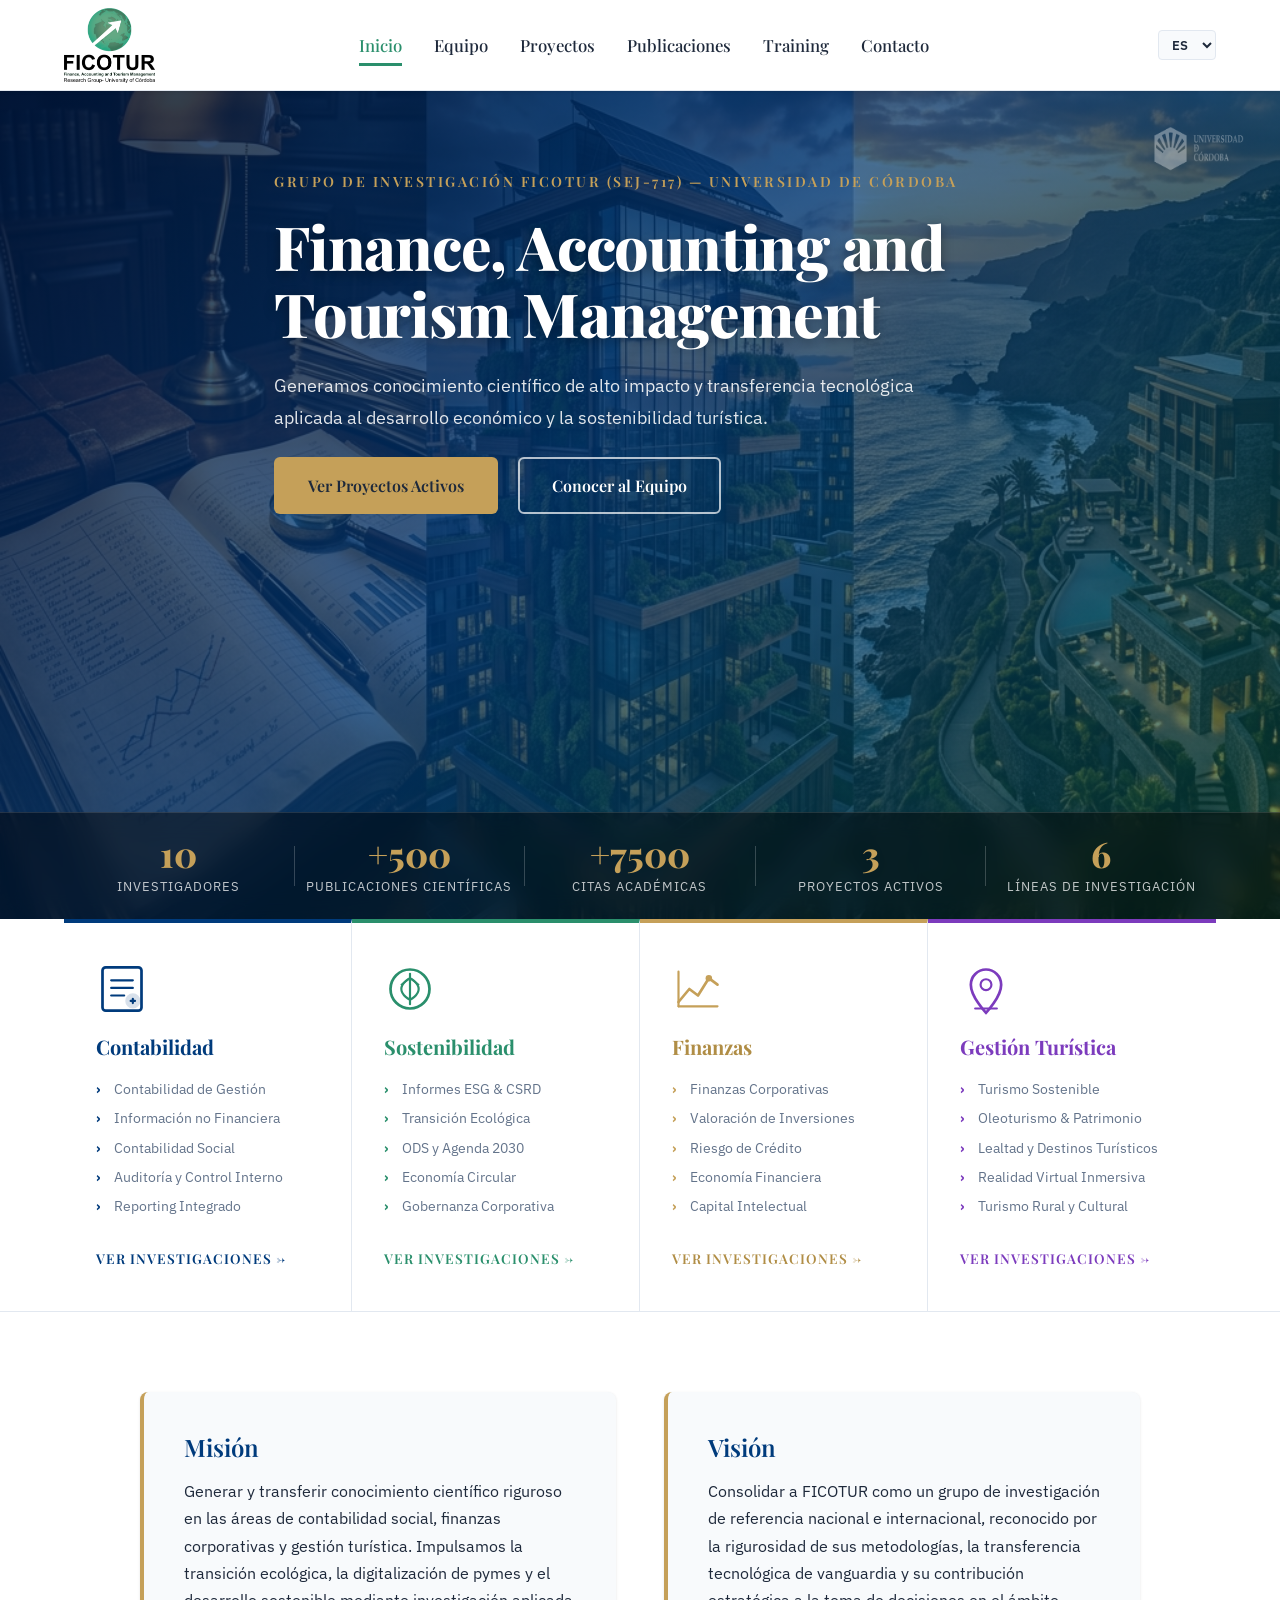
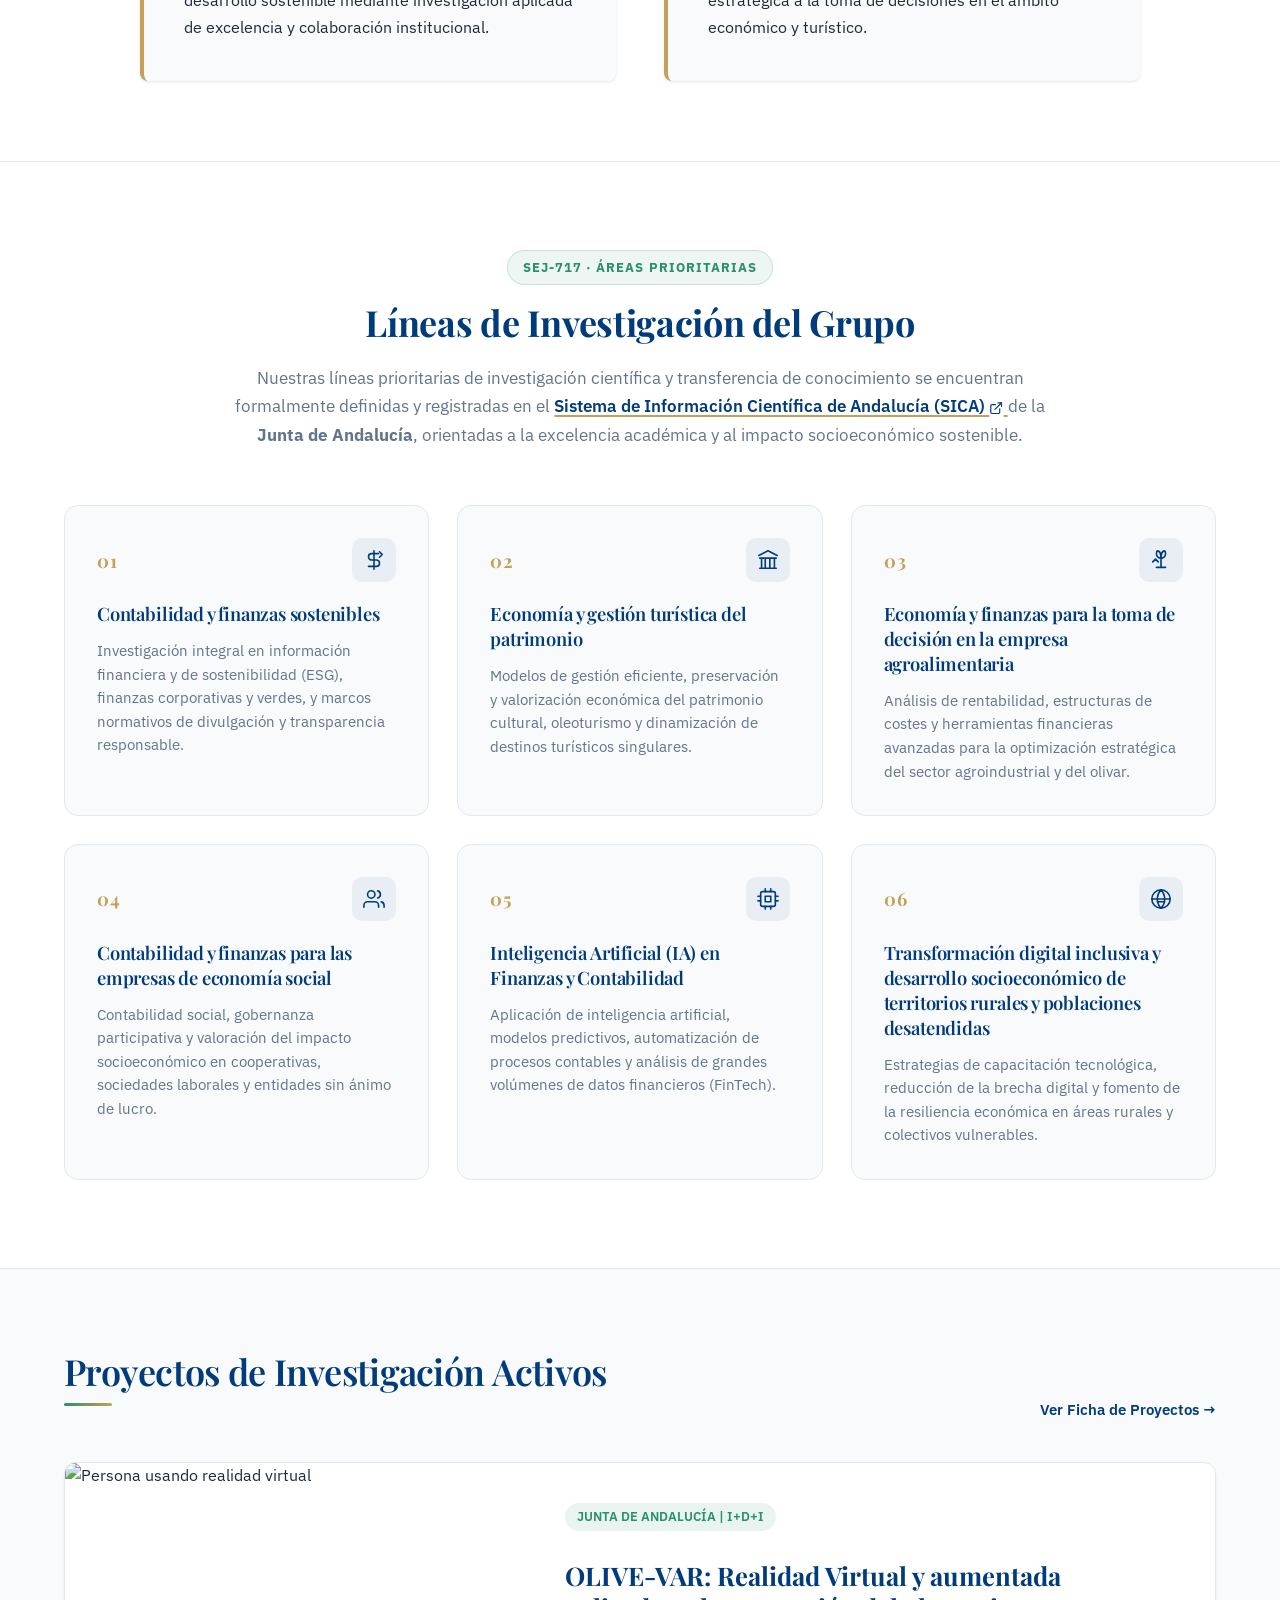
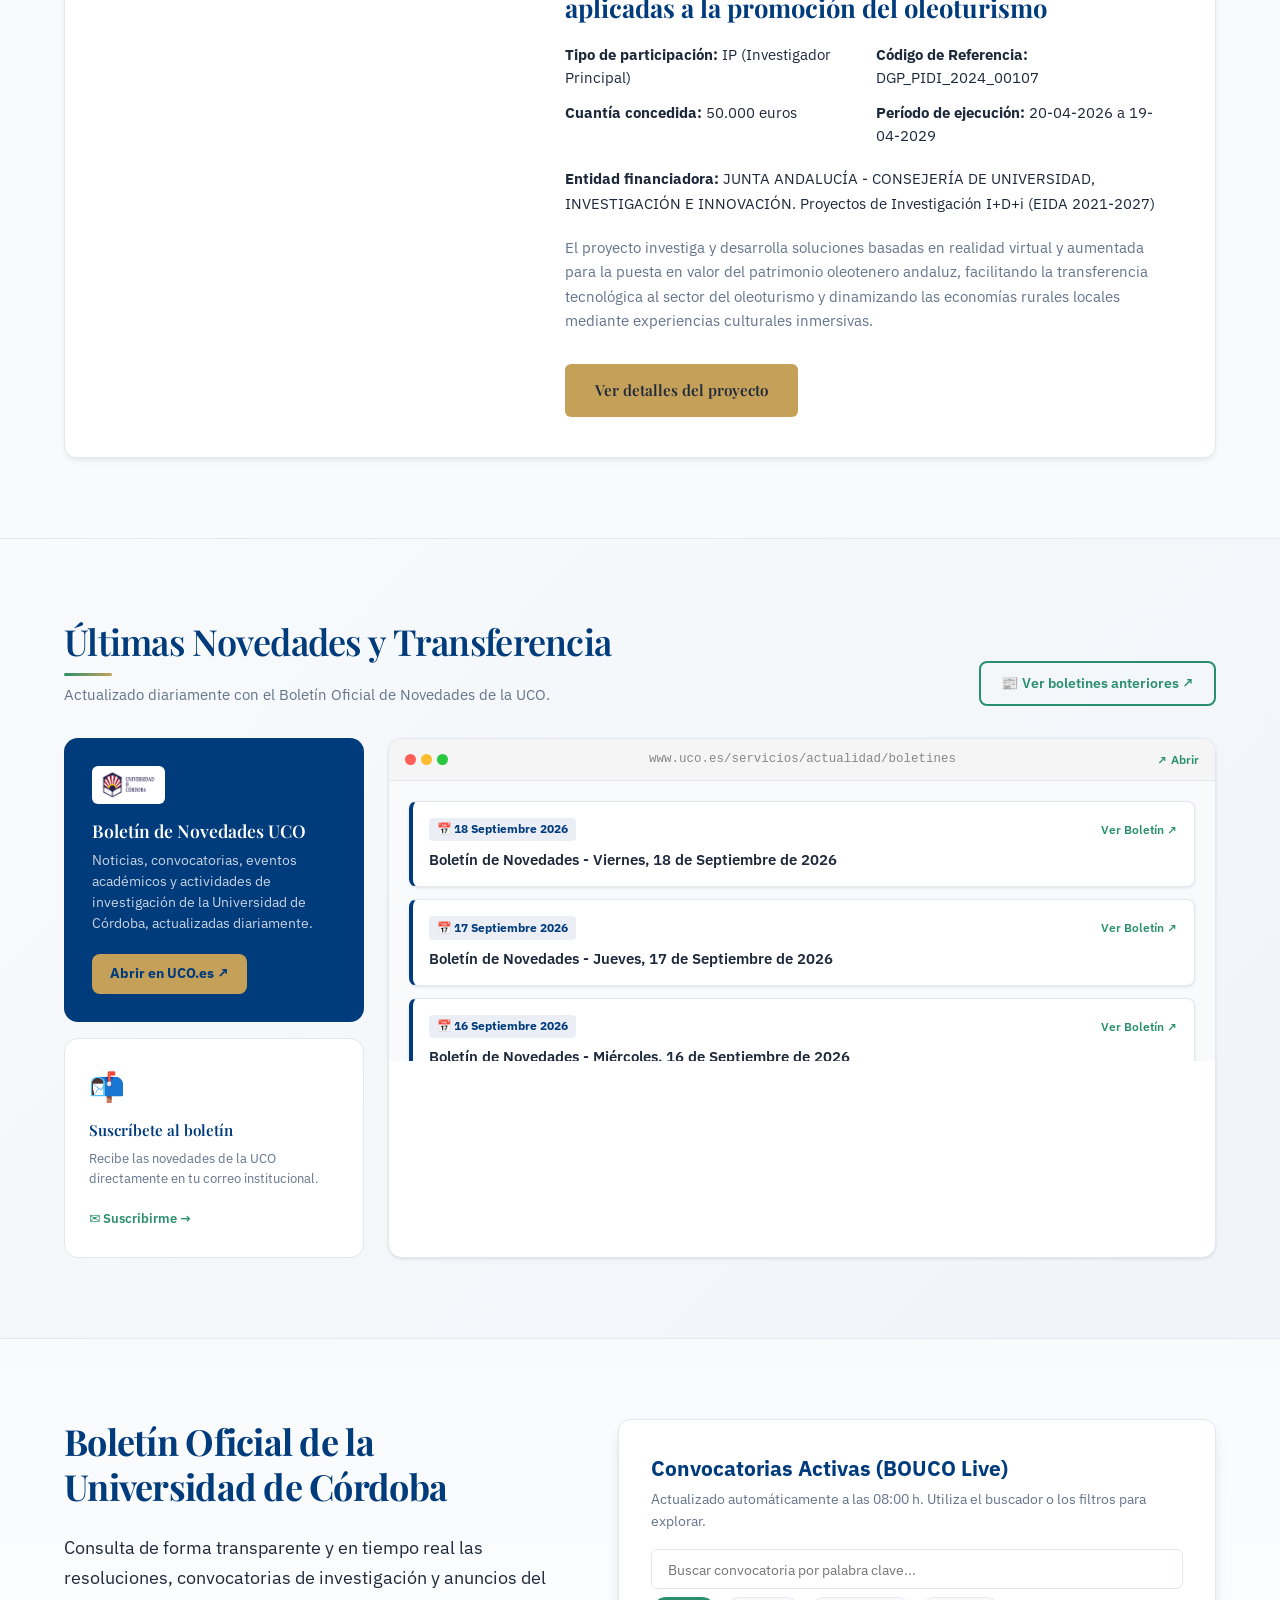
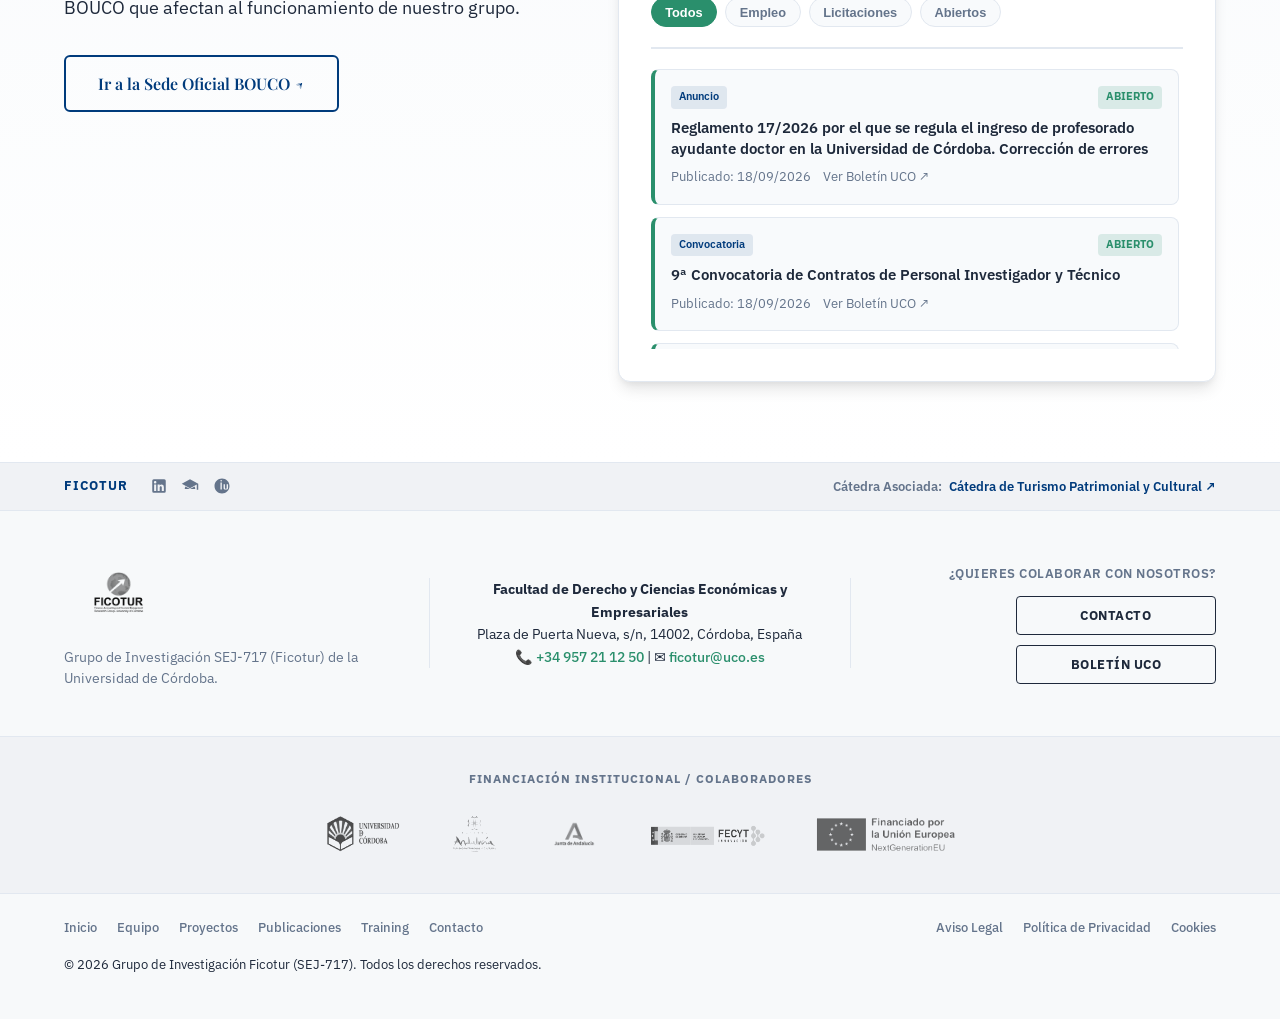
==== commit 553d7a4d: "fix(hero): restore title to 'Finance, Accounting and Tourism Management' without FICOTUR prefix" ====
--- a/index.html
+++ b/index.html
@@ -212,7 +212,7 @@
 
             <div class="container hero-cine-content">
                 <span class="hero-eyebrow" data-translate="hero-eyebrow">Grupo de Investigación Ficotur (SEJ-717) — Universidad de Córdoba</span>
-                <h1 data-translate="hero-title">FICOTUR<br><span style="font-size: 0.75em; font-weight: 600;">Finance, Accounting &amp; Tourism Management</span></h1>
+                <h1 data-translate="hero-title">Finance, Accounting and Tourism Management</h1>
                 <p class="hero-subtitle" data-translate="hero-desc">Generamos conocimiento científico de alto impacto y transferencia tecnológica aplicada al desarrollo económico y la sostenibilidad turística.</p>
 
                 <div class="hero-buttons">
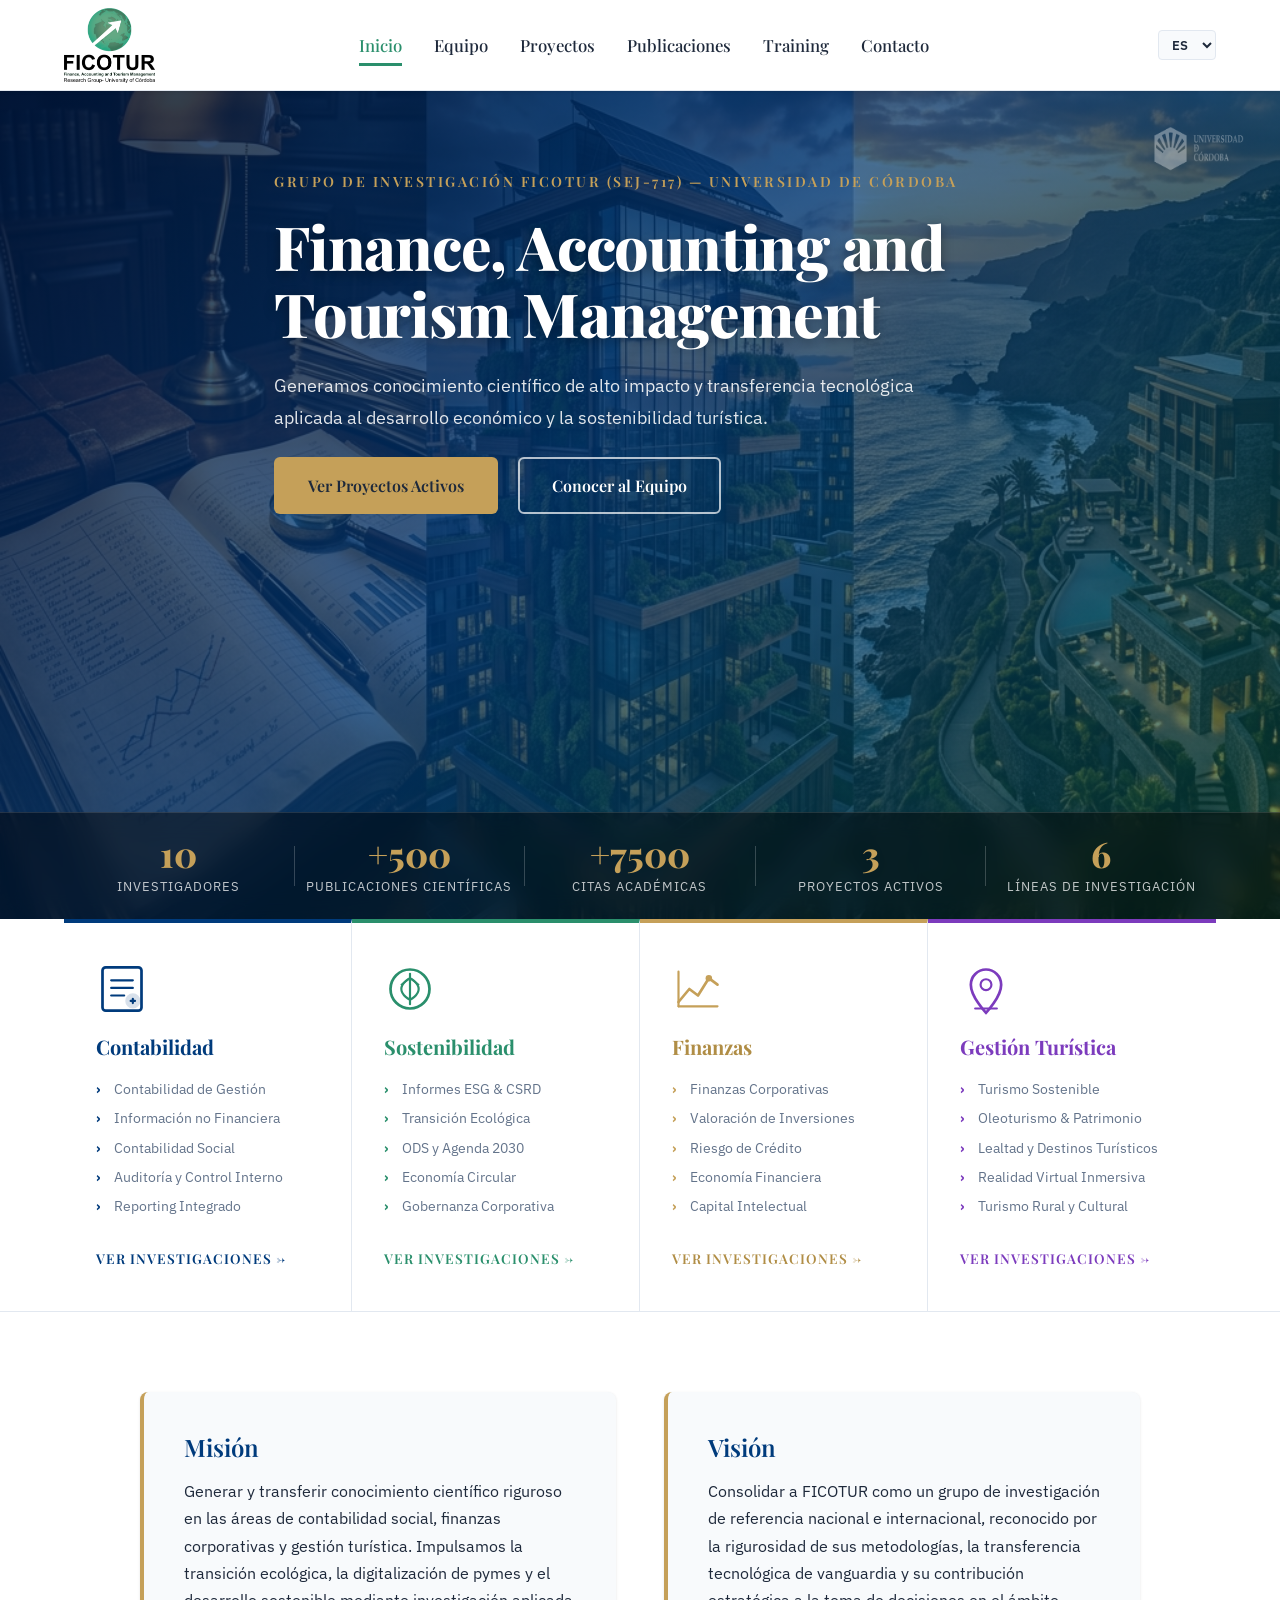
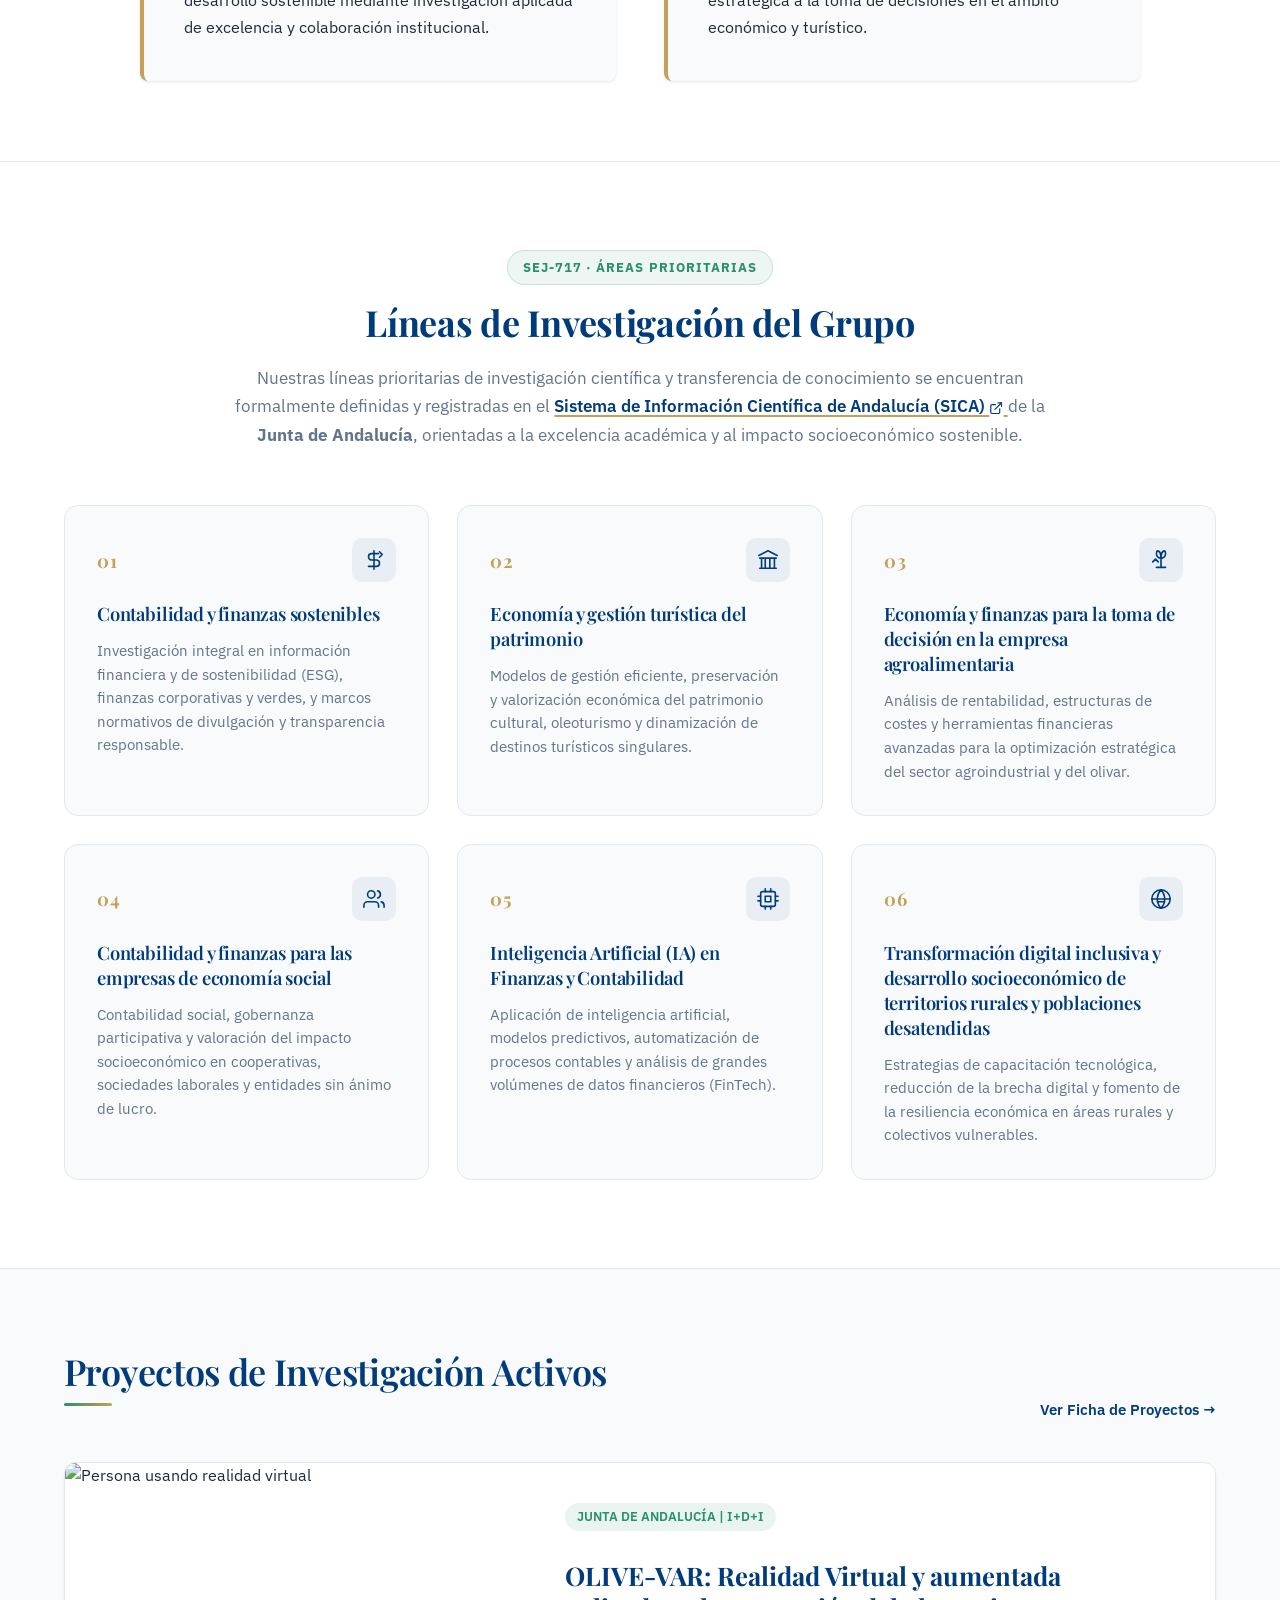
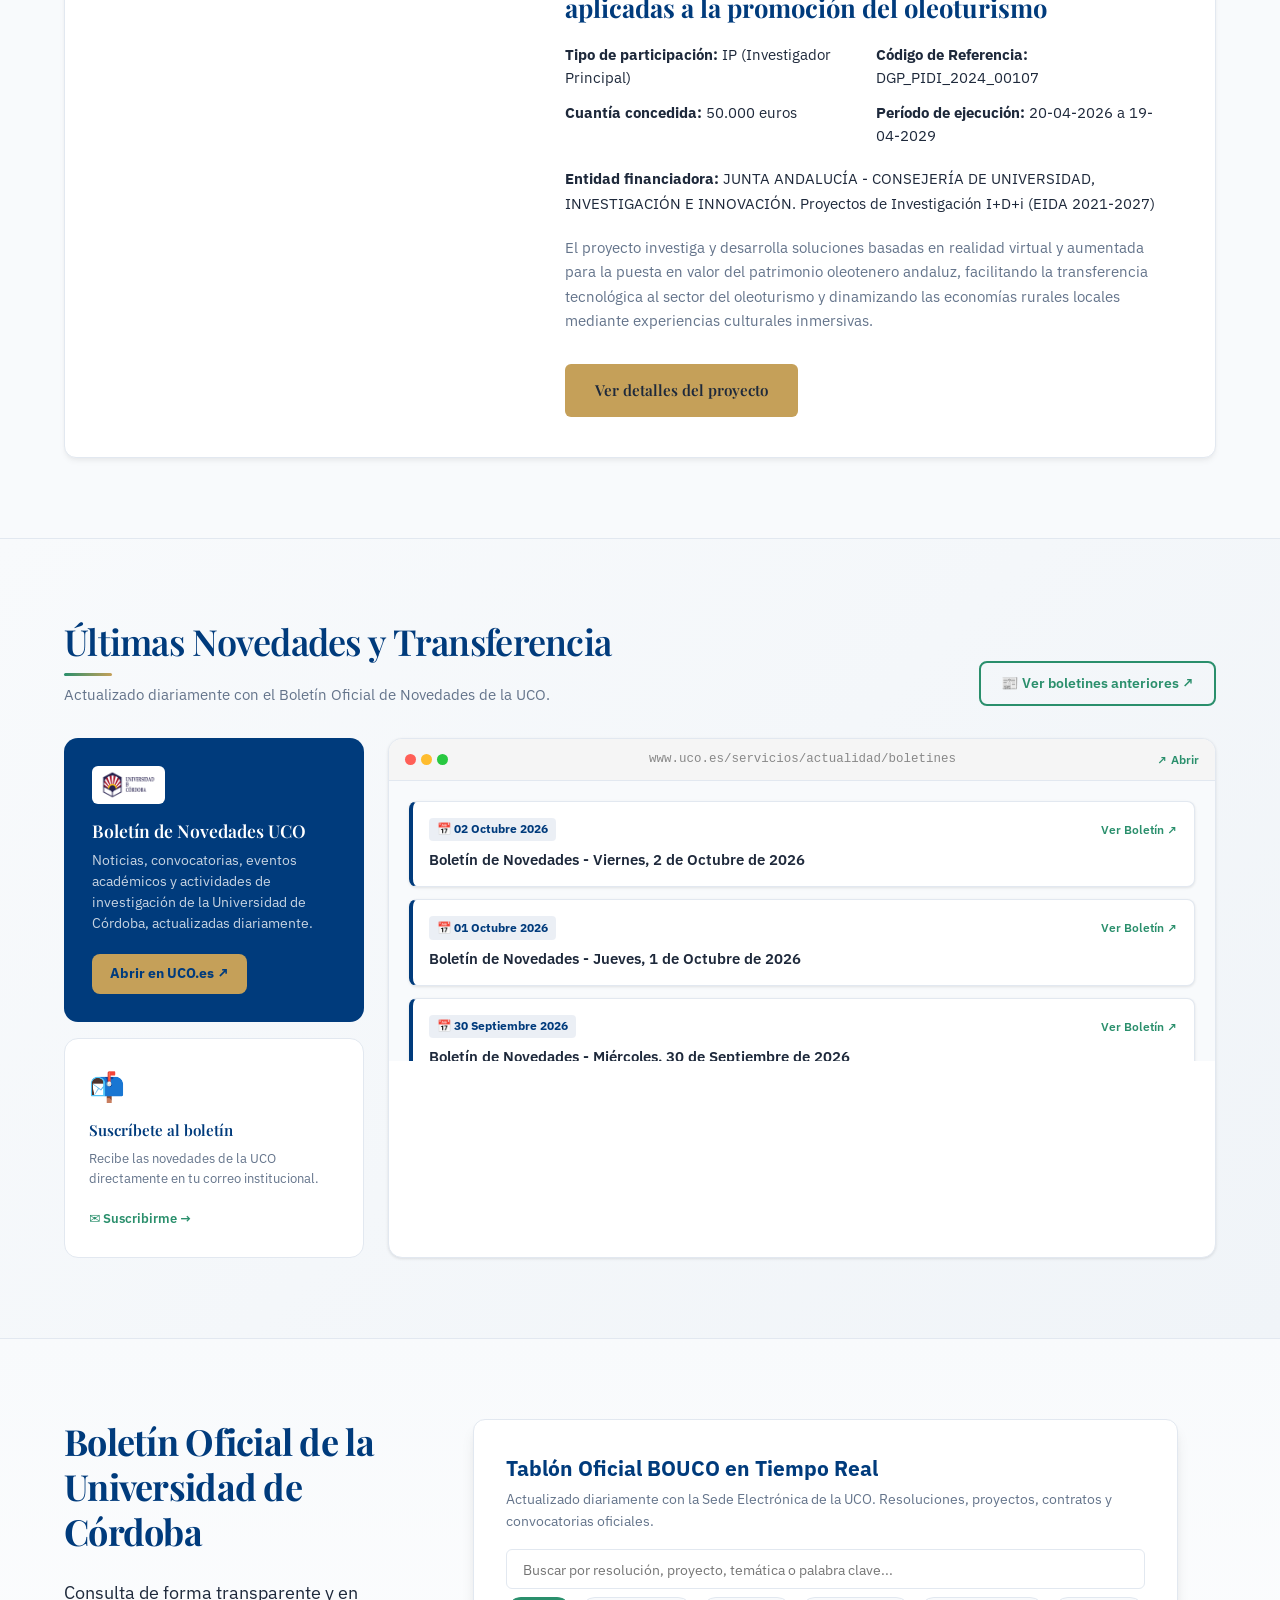
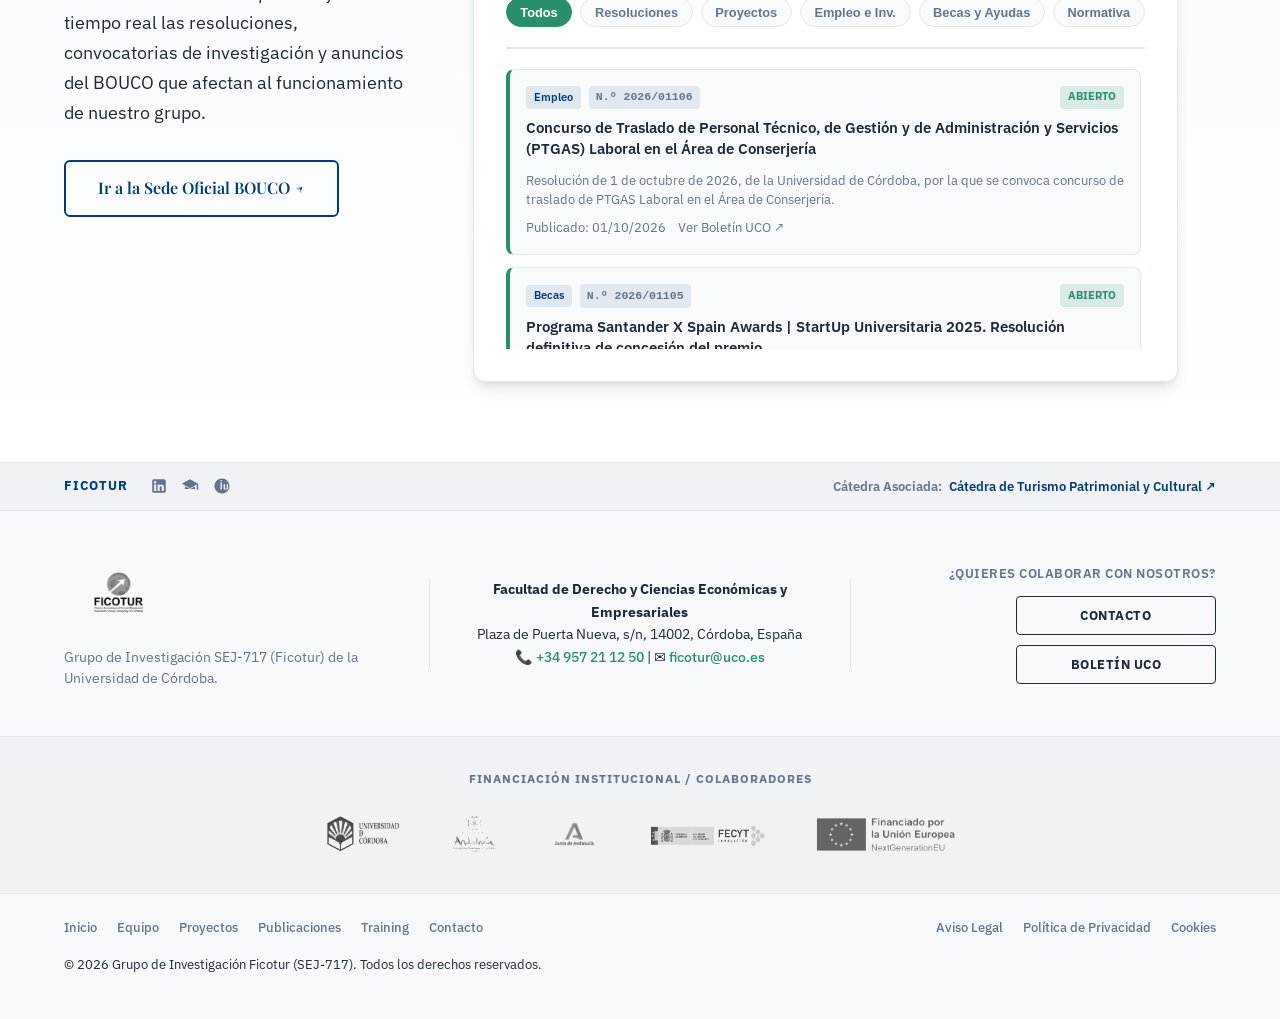
==== commit dc71a9fd: "feat(bouco): live tracking of resolutions, projects and bulletins with intelligent categorization an" ====
--- a/index.html
+++ b/index.html
@@ -224,30 +224,30 @@
             <!-- Estadísticas integradas en el hero (trayectoria completa Google Scholar) -->
             <div class="hero-stats-bar">
                 <div class="container hero-stats-inner">
-                    <div class="hero-stat">
+                    <a href="equipo.html" class="hero-stat" style="text-decoration:none;">
                         <span class="hero-stat-num" data-target="10">10</span>
                         <span class="hero-stat-label" data-translate="stat-investigadores">Investigadores</span>
-                    </div>
+                    </a>
                     <div class="hero-stat-divider"></div>
-                    <div class="hero-stat">
+                    <a href="publicaciones.html" class="hero-stat" style="text-decoration:none;">
                         <span class="hero-stat-num" data-target="500" data-prefix="+">+500</span>
                         <span class="hero-stat-label" data-translate="stat-articulos">Publicaciones Científicas</span>
-                    </div>
+                    </a>
                     <div class="hero-stat-divider"></div>
-                    <div class="hero-stat">
+                    <a href="https://scholar.google.com/citations?user=3jb2UysAAAAJ&hl=es" target="_blank" rel="noopener" class="hero-stat" style="text-decoration:none;">
                         <span class="hero-stat-num" data-target="7500" data-prefix="+">+7.500</span>
                         <span class="hero-stat-label" data-translate="stat-citas">Citas Académicas</span>
-                    </div>
+                    </a>
                     <div class="hero-stat-divider"></div>
-                    <div class="hero-stat">
+                    <a href="proyectos.html" class="hero-stat" style="text-decoration:none;">
                         <span class="hero-stat-num" data-target="3">3</span>
                         <span class="hero-stat-label" data-translate="stat-proyectos">Proyectos Activos</span>
-                    </div>
+                    </a>
                     <div class="hero-stat-divider"></div>
-                    <div class="hero-stat">
+                    <a href="#lineas" class="hero-stat" style="text-decoration:none;">
                         <span class="hero-stat-num" data-target="6">6</span>
                         <span class="hero-stat-label" data-translate="stat-lineas">Líneas de Investigación</span>
-                    </div>
+                    </a>
                 </div>
             </div>
         </section>
@@ -628,7 +628,7 @@
                     <p>
                         Consulta de forma transparente y en tiempo real las resoluciones, convocatorias de investigación y anuncios del BOUCO que afectan al funcionamiento de nuestro grupo.
                     </p>
-                    <a href="https://sede.uco.es/bouco/bandejaAnuncios.htm;jsessionid=0128C99A141A20BB1918C19B3AFC13D8?cid=1125621" 
+                    <a href="https://sede.uco.es/bouco/" 
                        target="_blank" 
                        rel="noopener" 
                        class="btn btn-outline" 
@@ -642,19 +642,21 @@
                 <div class="bouco-widget" role="region" aria-label="Tablón de convocatorias en tiempo real">
                     <div class="bouco-widget-header">
                         <div class="bouco-widget-title">
-                            Convocatorias Activas (BOUCO Live)
+                            Tablón Oficial BOUCO en Tiempo Real
                         </div>
                         <p style="font-size: 0.85rem; color: var(--text-muted); margin-bottom: 0;">
-                            Actualizado automáticamente a las 08:00 h. Utiliza el buscador o los filtros para explorar.
+                            Actualizado diariamente con la Sede Electrónica de la UCO. Resoluciones, proyectos, contratos y convocatorias oficiales.
                         </p>
                         <div class="bouco-search-box">
-                            <input type="text" id="bouco-search" class="bouco-search-input" placeholder="Buscar convocatoria por palabra clave...">
+                            <input type="text" id="bouco-search" class="bouco-search-input" placeholder="Buscar por resolución, proyecto, temática o palabra clave...">
                         </div>
                         <div class="bouco-filters">
                             <button class="bouco-filter-btn active" data-filter="Todos">Todos</button>
-                            <button class="bouco-filter-btn" data-filter="Empleo">Empleo</button>
-                            <button class="bouco-filter-btn" data-filter="Proyectos">Licitaciones</button>
-                            <button class="bouco-filter-btn" data-filter="Abierto">Abiertos</button>
+                            <button class="bouco-filter-btn" data-filter="Resoluciones">Resoluciones</button>
+                            <button class="bouco-filter-btn" data-filter="Proyectos">Proyectos</button>
+                            <button class="bouco-filter-btn" data-filter="Empleo">Empleo e Inv.</button>
+                            <button class="bouco-filter-btn" data-filter="Becas">Becas y Ayudas</button>
+                            <button class="bouco-filter-btn" data-filter="Normativa">Normativa</button>
                         </div>
                     </div>
                     <div class="bouco-list" id="bouco-list-container">
--- a/style.css
+++ b/style.css
@@ -2072,6 +2072,28 @@
     font-weight: 600;
 }
 
+.bouco-badge-num {
+    font-size: 0.72rem;
+    font-weight: 700;
+    color: var(--text-muted);
+    background: #e2e8f0;
+    padding: 0.15rem 0.45rem;
+    border-radius: 4px;
+    font-family: monospace;
+}
+
+.bouco-item-desc {
+    font-size: 0.84rem;
+    color: var(--text-muted);
+    line-height: 1.45;
+    margin-top: 0.2rem;
+    display: -webkit-box;
+    -webkit-line-clamp: 2;
+    -webkit-box-orient: vertical;
+    overflow: hidden;
+    text-overflow: ellipsis;
+}
+
 .bouco-empty {
     text-align: center;
     padding: 2.5rem 0;
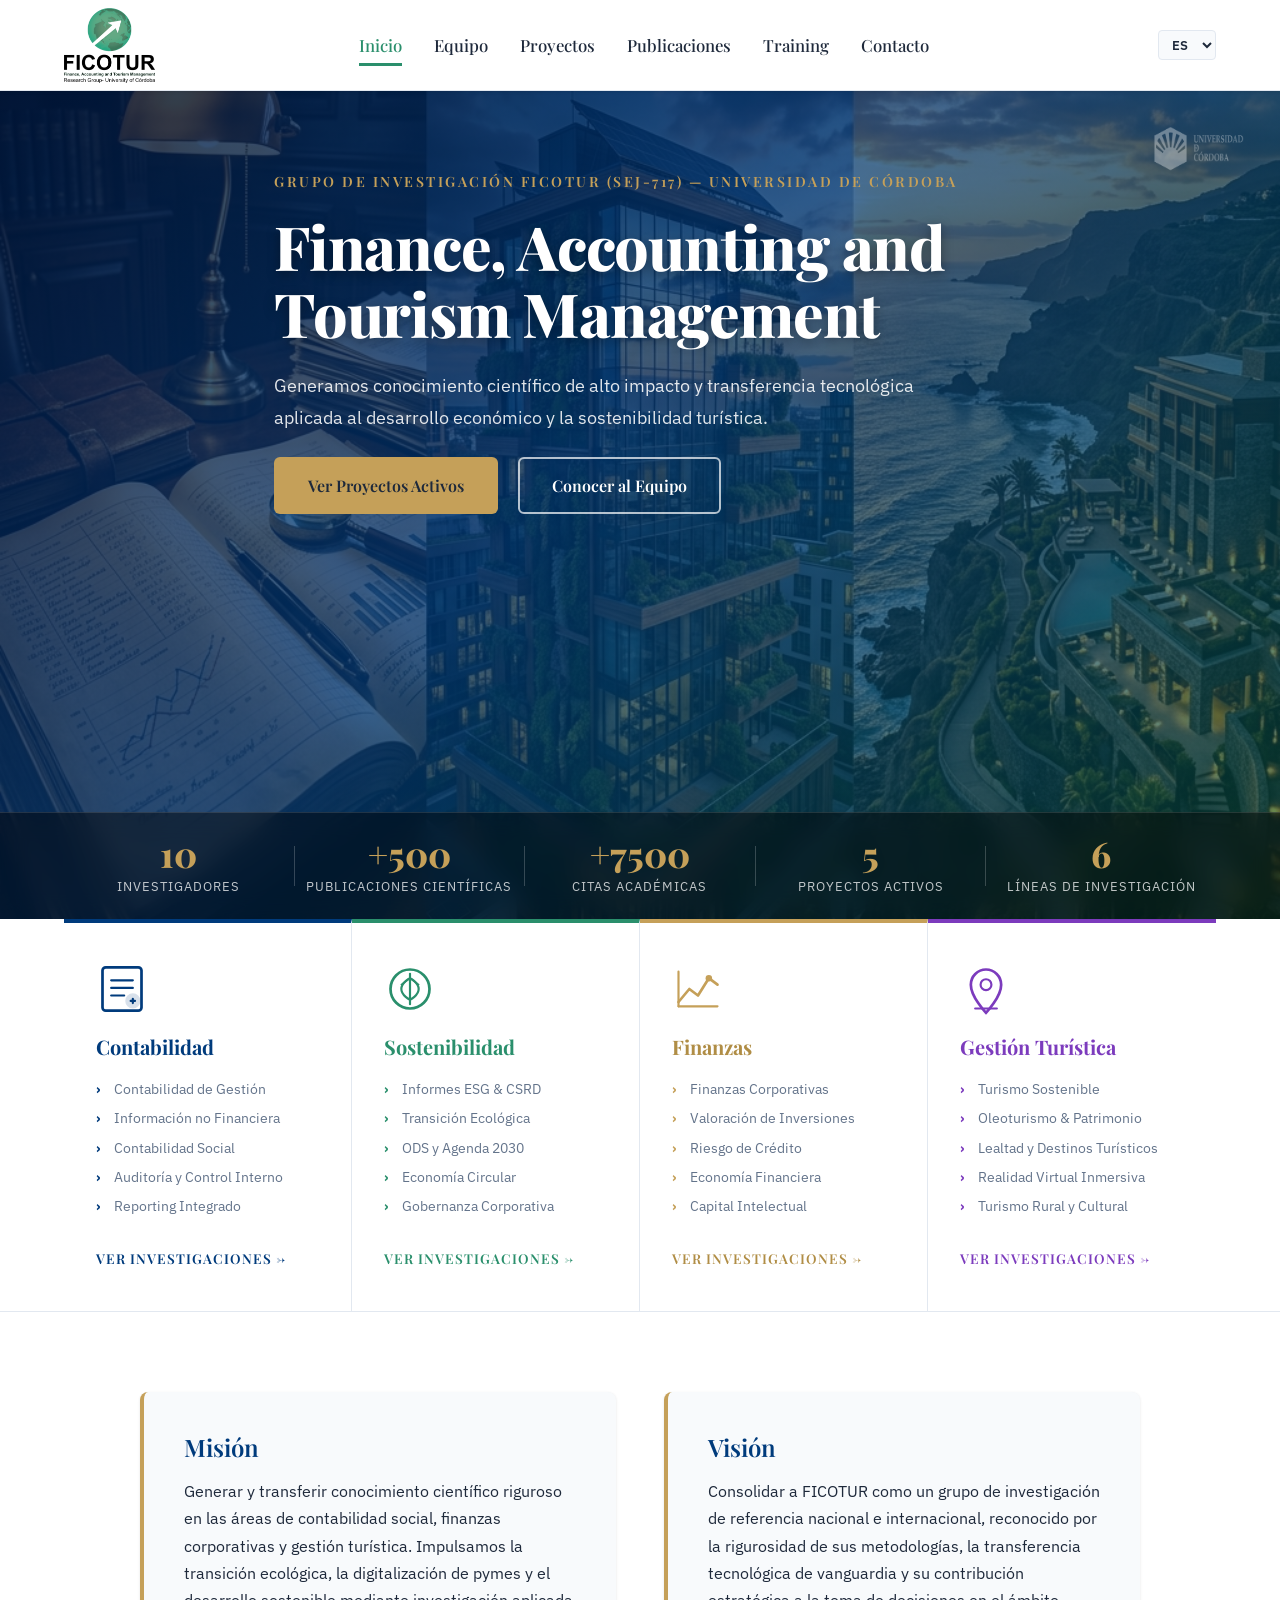
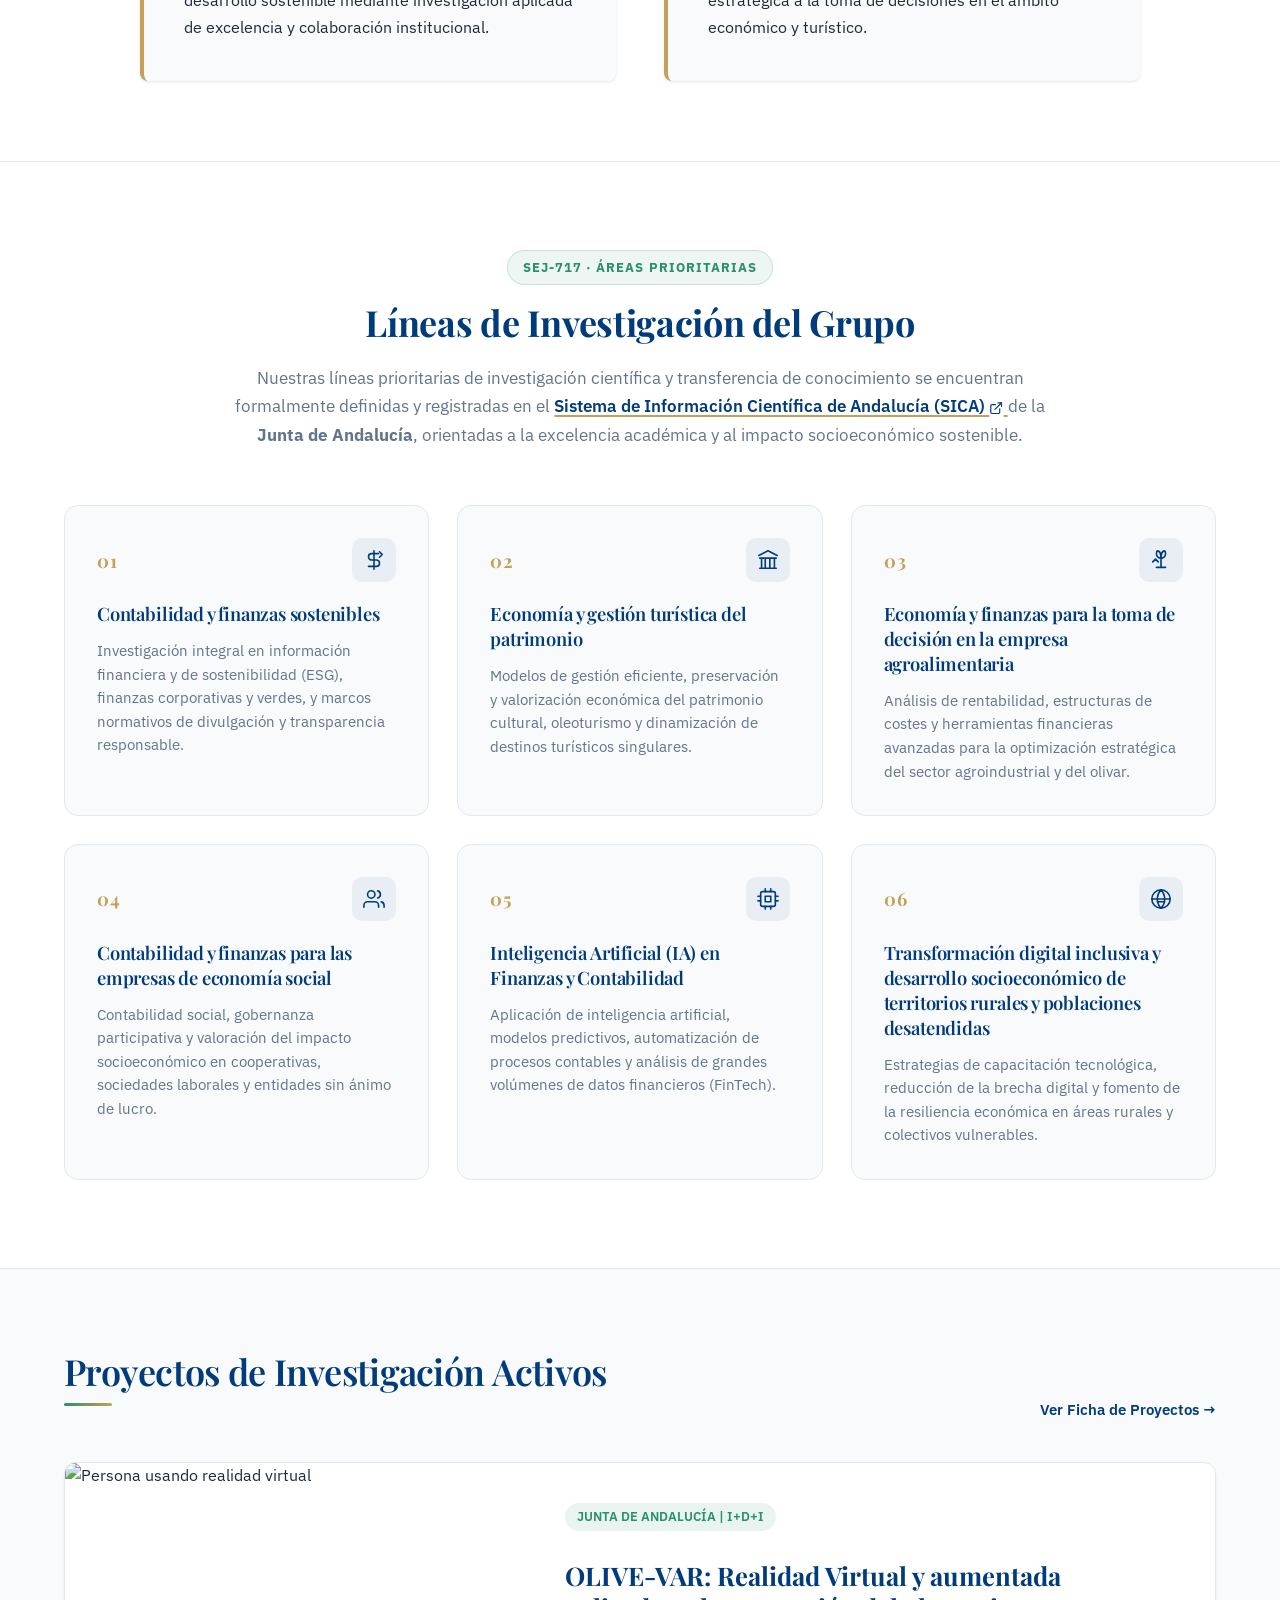
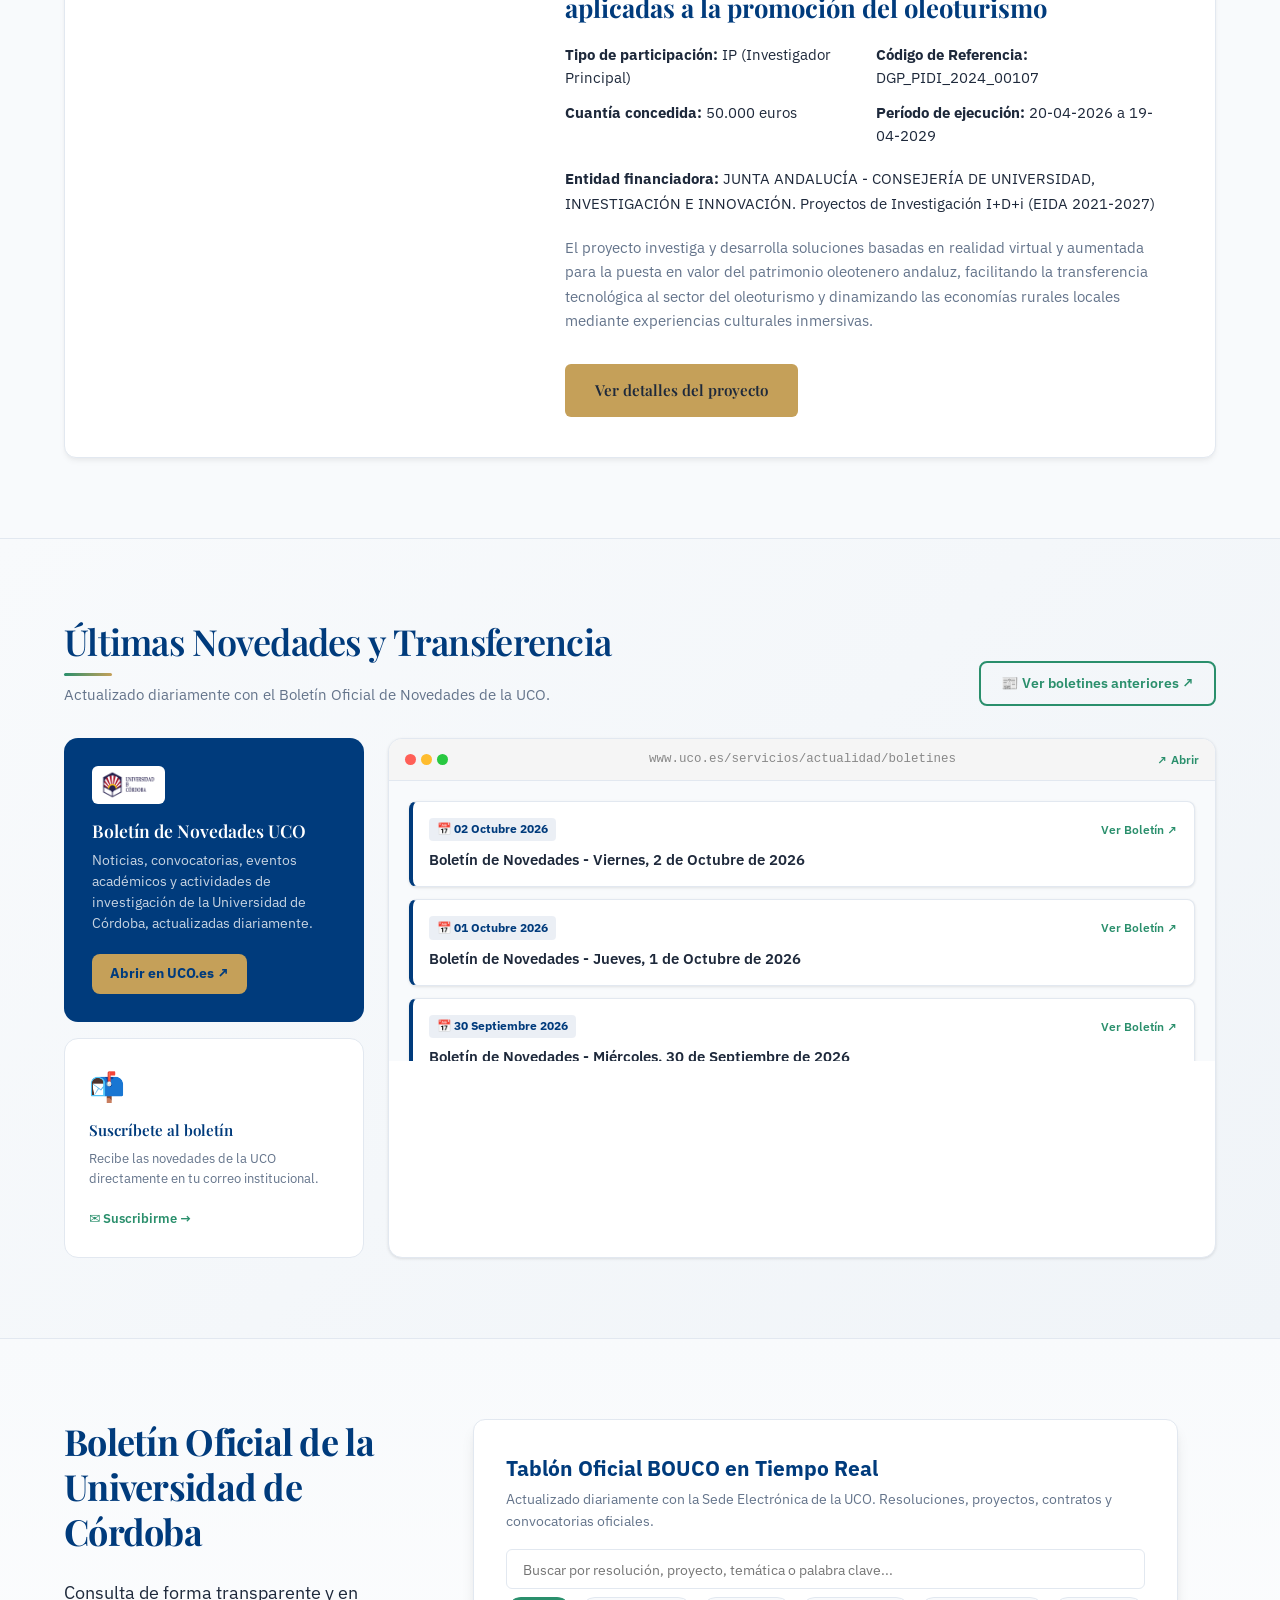
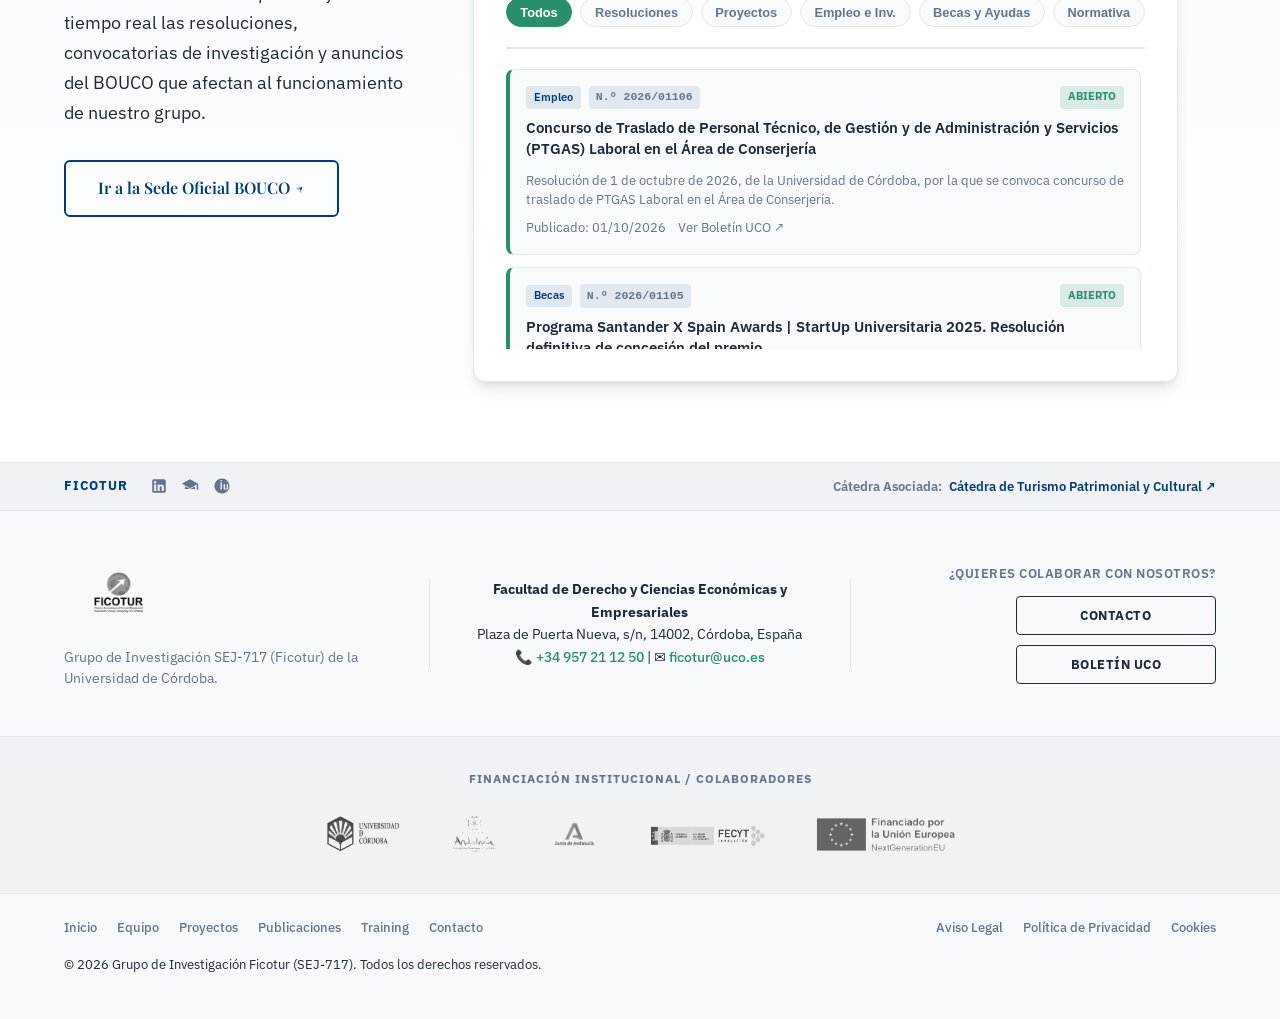
==== commit 533ed678: "fix(stats): update active projects counter from 3 to 5 to reflect all current projects" ====
--- a/index.html
+++ b/index.html
@@ -240,7 +240,7 @@
                     </a>
                     <div class="hero-stat-divider"></div>
                     <a href="proyectos.html" class="hero-stat" style="text-decoration:none;">
-                        <span class="hero-stat-num" data-target="3">3</span>
+                        <span class="hero-stat-num" data-target="5">5</span>
                         <span class="hero-stat-label" data-translate="stat-proyectos">Proyectos Activos</span>
                     </a>
                     <div class="hero-stat-divider"></div>
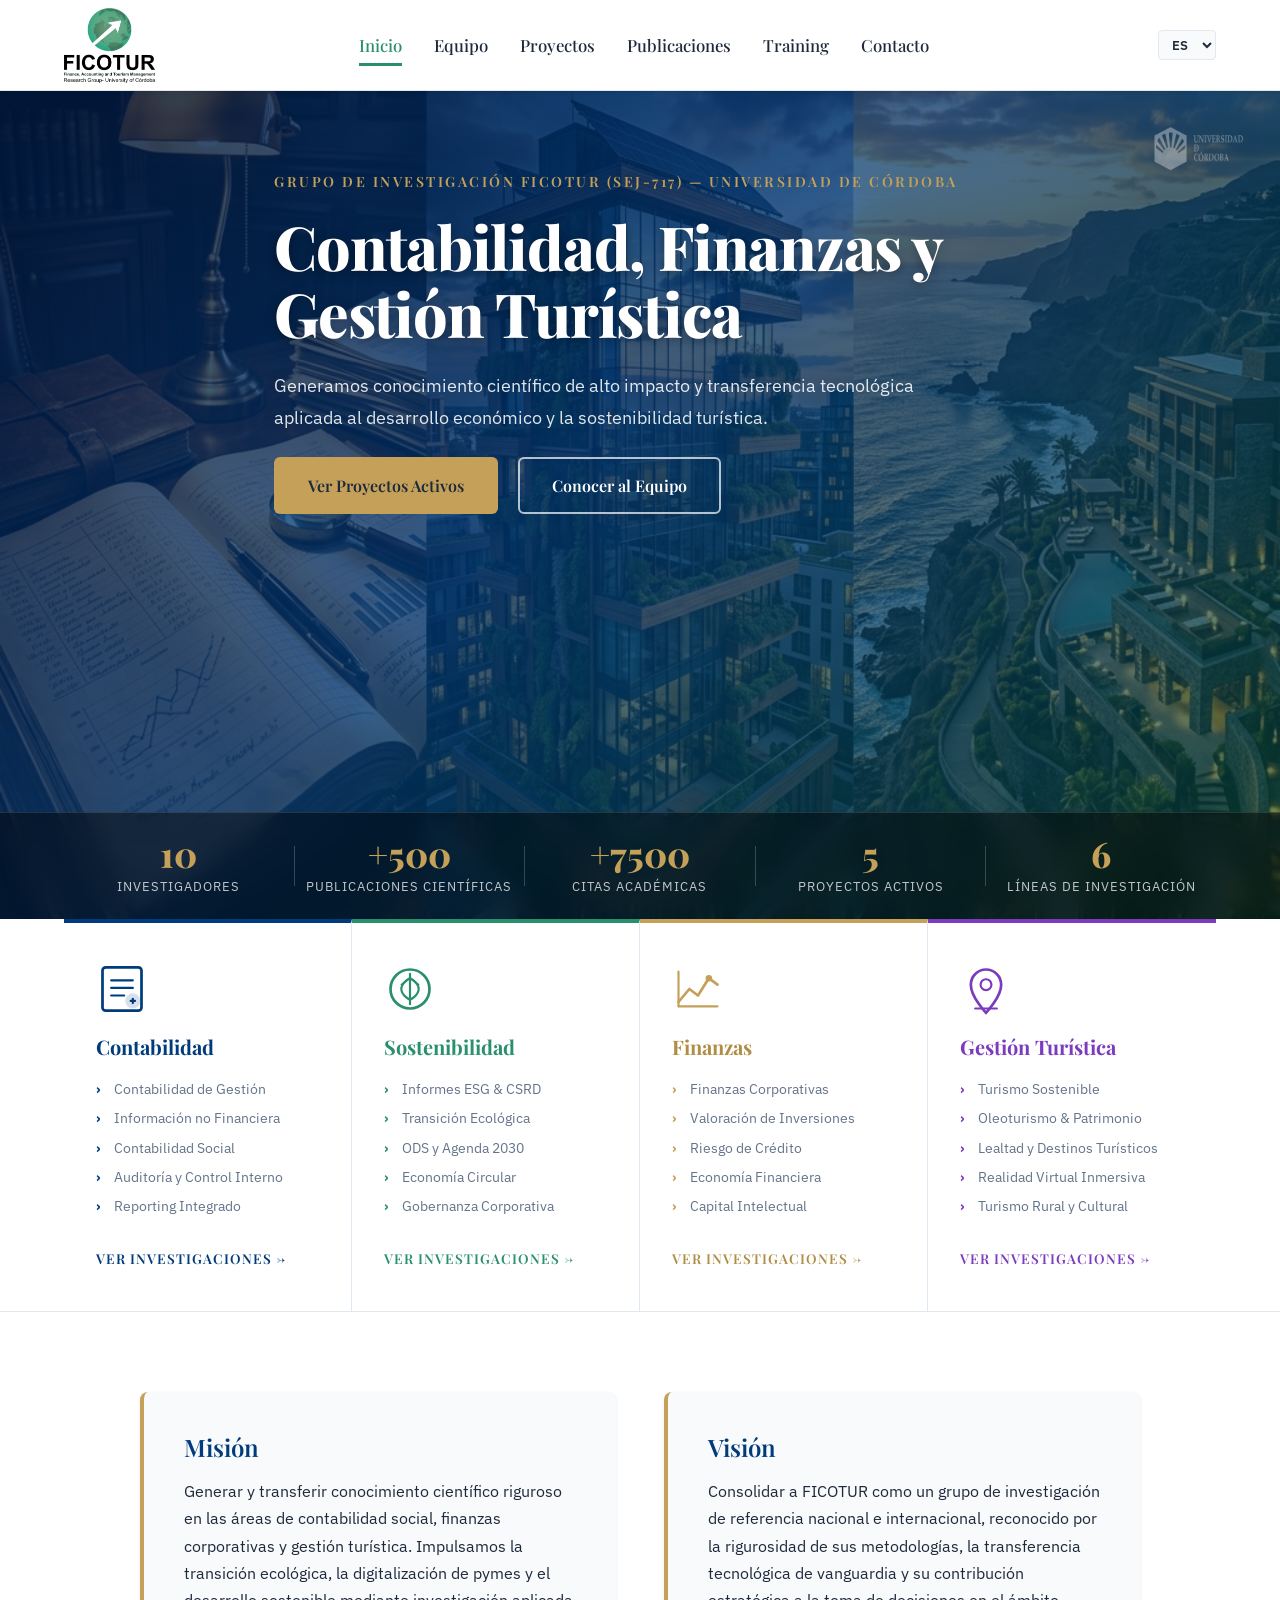
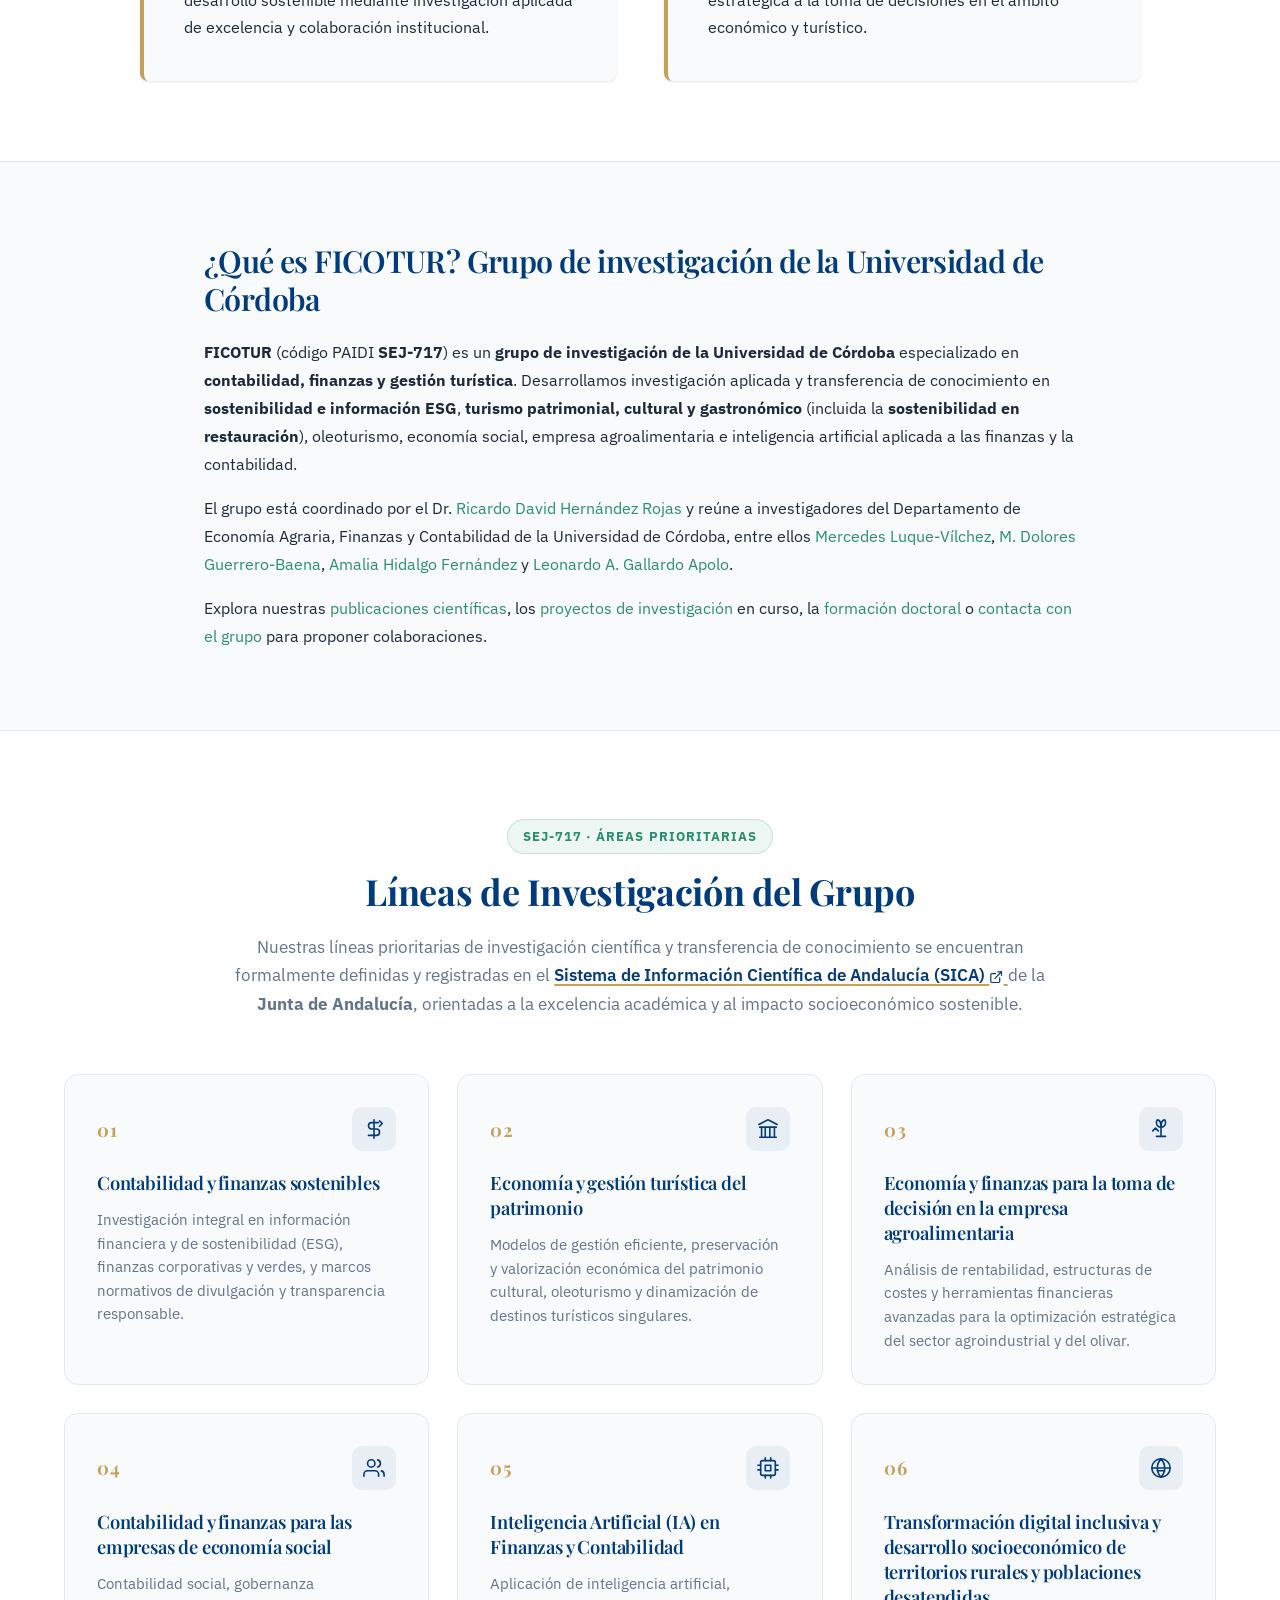
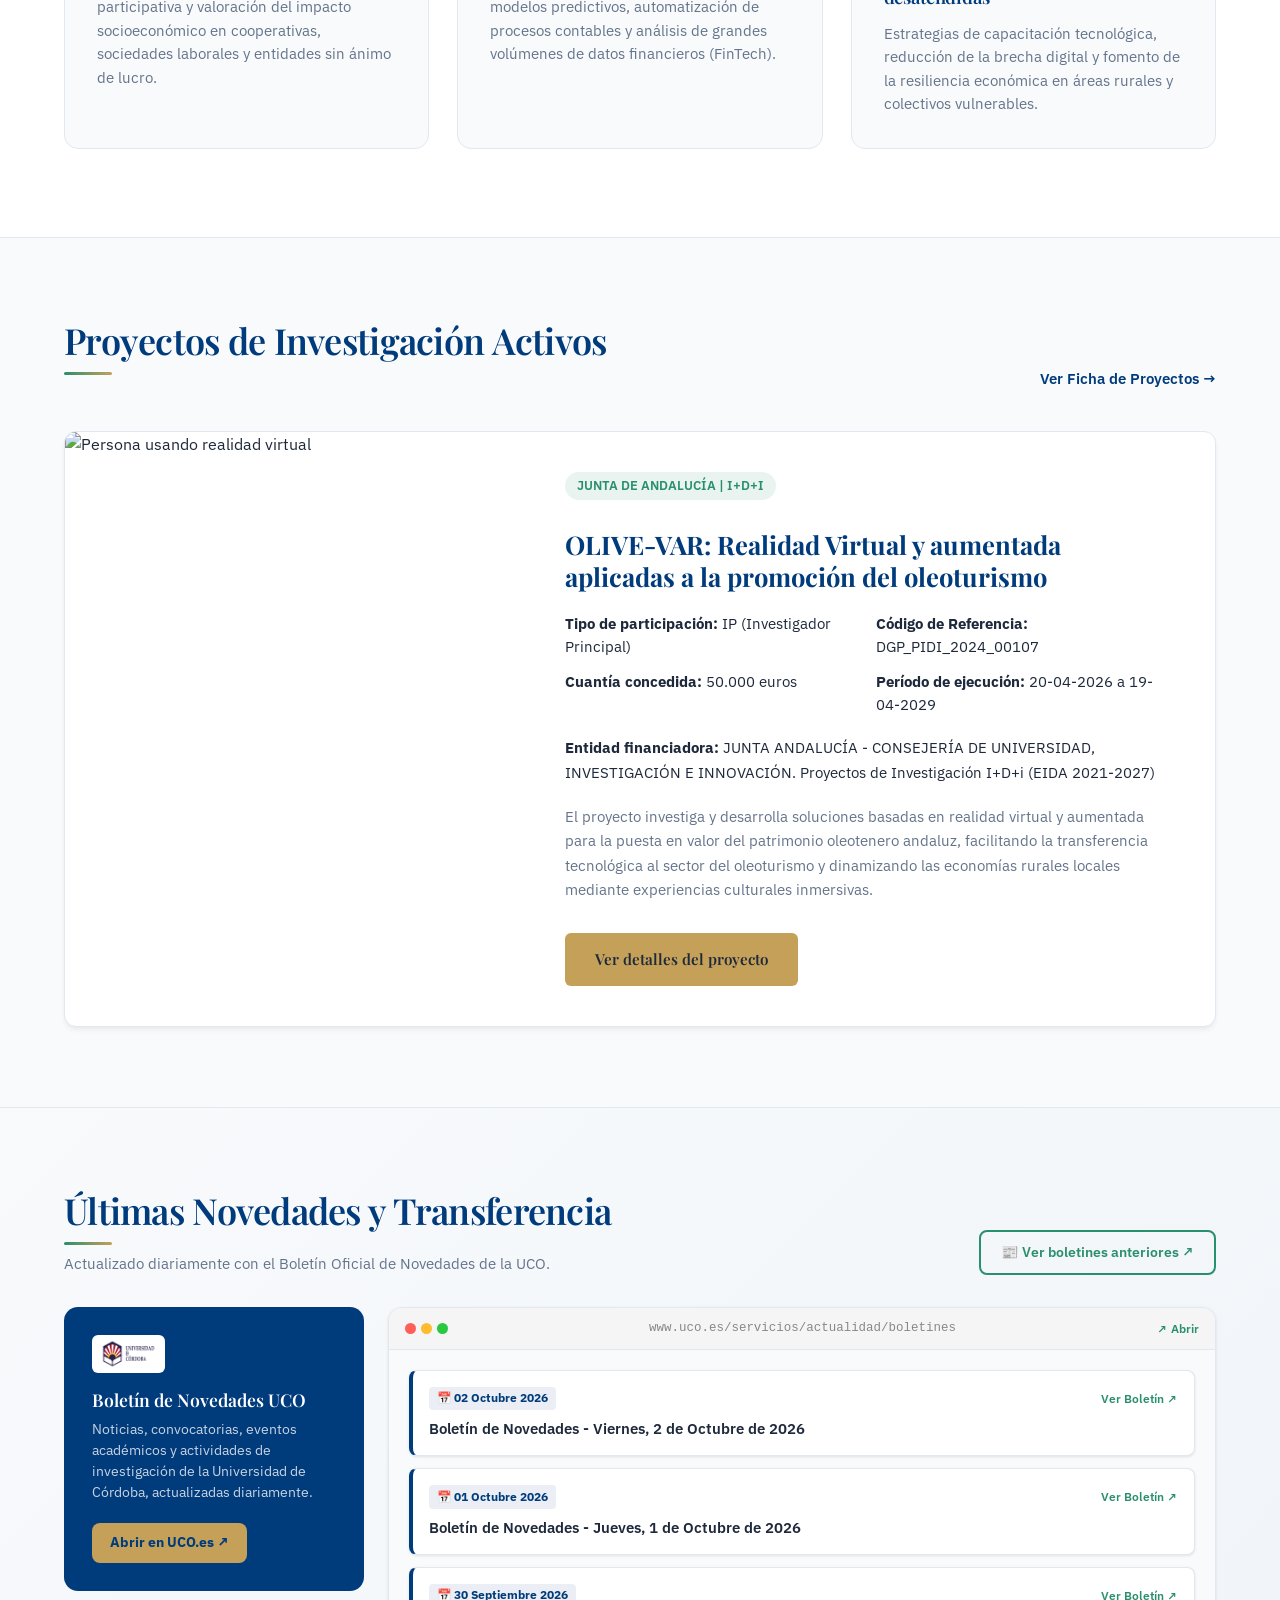
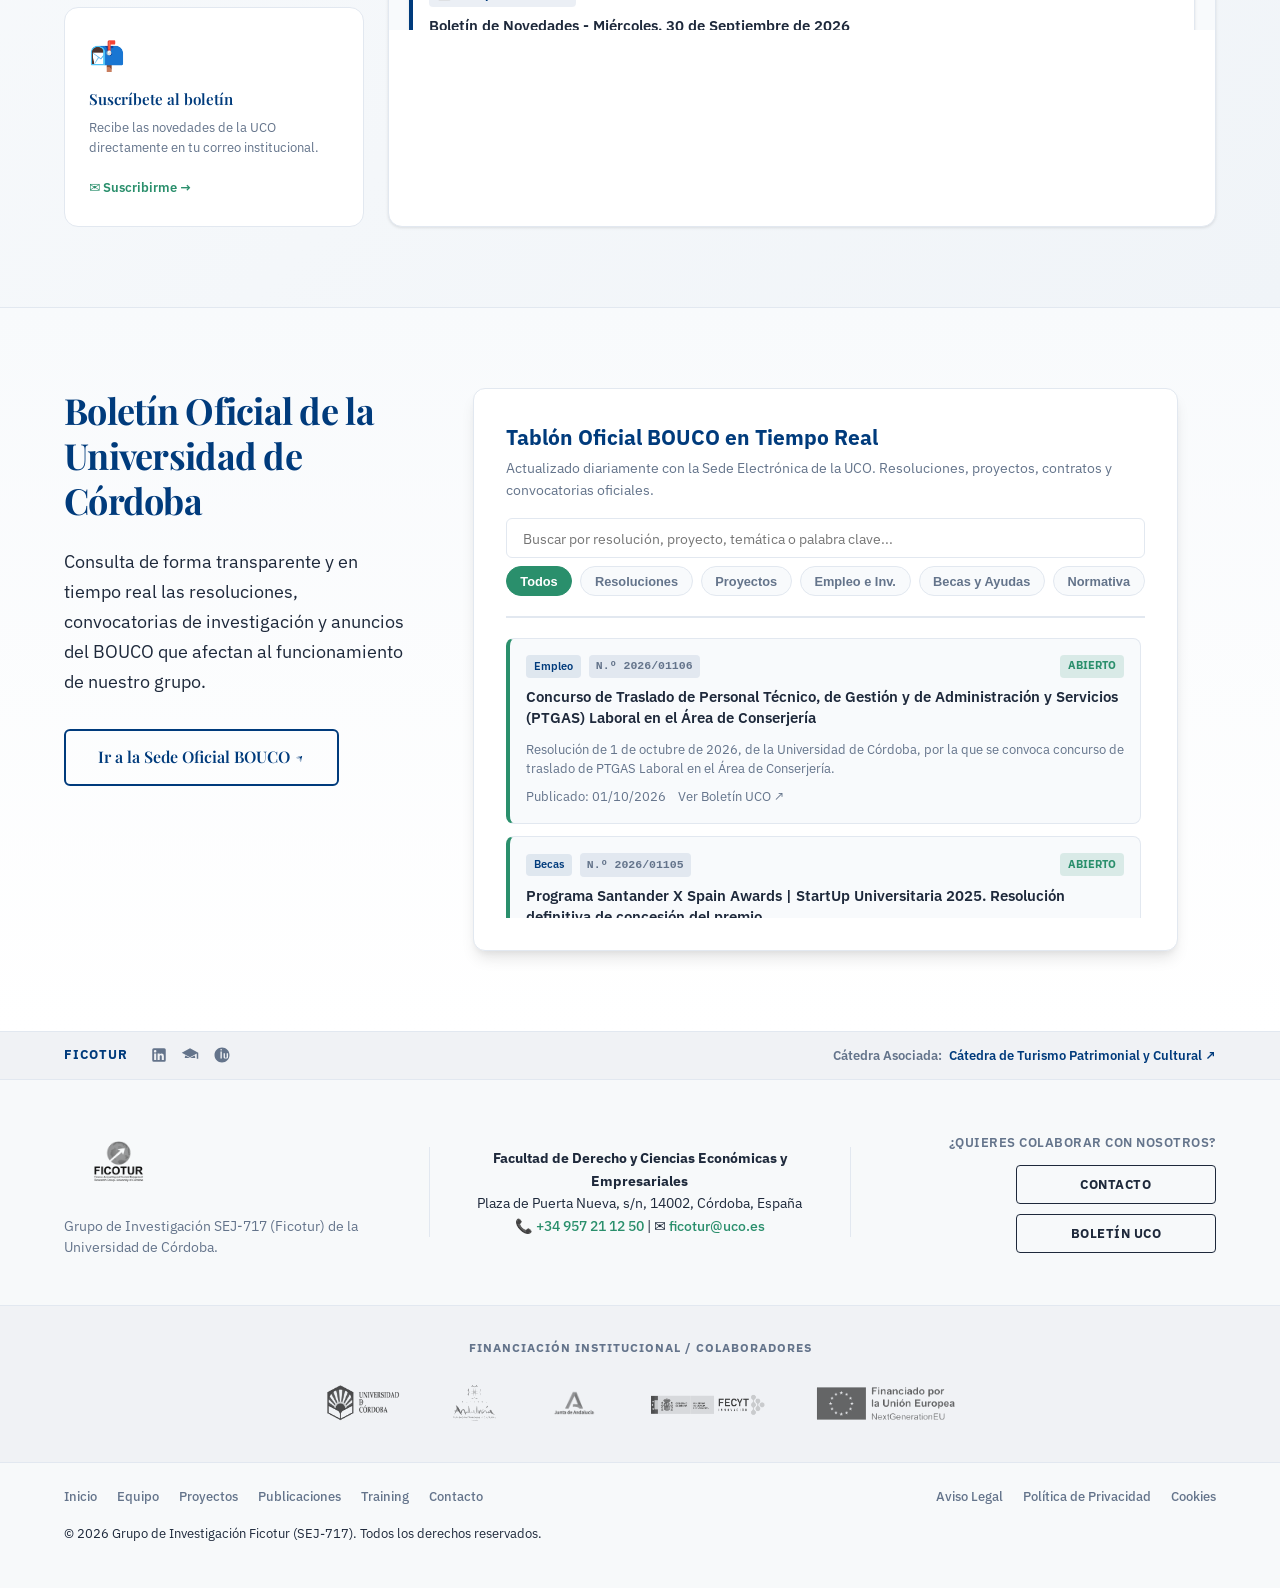
==== commit b48931e7: "feat(seo): potenciar SEO UCO, ocultar GitHub Pages con noindex y sincronizar Transferencia_UCO" ====
--- a/index.html
+++ b/index.html
@@ -3,27 +3,34 @@
 <head>
     <meta charset="UTF-8">
     <meta name="viewport" content="width=device-width, initial-scale=1.0">
-    <title>FICOTUR (SEJ-717) · Grupo de Investigación en Finanzas, Contabilidad y Turismo | Universidad de Córdoba</title>
-    <meta name="description" content="Página oficial del Grupo de Investigación FICOTUR (SEJ-717) de la Universidad de Córdoba. Especializados en Contabilidad de Gestión, Finanzas Corporativas, Sostenibilidad y Gestión Turística.">
-    <meta name="keywords" content="FICOTUR, Grupo FICOTUR, SEJ-717, SEJ 717, Universidad de Córdoba, UCO, Finanzas, Contabilidad, Gestión Turística, Turismo Patrimonial, Turismo Gastronómico, Ricardo Hernández Rojas, Leonardo Gallardo Apolo">
+    <title>FICOTUR · Grupo de Investigación en Contabilidad, Finanzas y Turismo | UCO</title>
+    <meta name="description" content="Web oficial de FICOTUR (SEJ-717), grupo de investigación de la Universidad de Córdoba en contabilidad, finanzas, gestión turística y sostenibilidad.">
+    <meta name="keywords" content="FICOTUR, Grupo FICOTUR, SEJ-717, SEJ 717, grupo de investigación Universidad de Córdoba, UCO, contabilidad, finanzas, gestión turística, turismo patrimonial, turismo gastronómico, sostenibilidad en restauración, ESG, Ricardo Hernández Rojas, Leonardo Gallardo, Leonardo Gallardo Apolo, Leonardo A. Gallardo Apolo">
+    <meta name="author" content="Grupo de Investigación FICOTUR (SEJ-717) · Universidad de Córdoba">
+    <meta name="robots" content="noindex, nofollow, noarchive, nosnippet">
+    <meta name="googlebot" content="noindex, nofollow, noarchive, nosnippet">
     <link rel="canonical" href="https://www.uco.es/investiga/grupos/ficotur/index.html">
     <link rel="sitemap" type="application/xml" title="Sitemap" href="sitemap.xml">
+    <link rel="icon" type="image/png" href="logo_ficotur_vertical.png">
+    <link rel="apple-touch-icon" href="logo_ficotur_vertical.png">
     <link rel="stylesheet" href="style.css">
 
     <!-- Open Graph / Meta Social para Búsqueda y Redes -->
     <meta property="og:type" content="website">
-    <meta property="og:title" content="FICOTUR (SEJ-717) · Grupo de Investigación Universidad de Córdoba">
-    <meta property="og:description" content="Web oficial del Grupo de Investigación FICOTUR (SEJ-717) de la Universidad de Córdoba. Finanzas, Contabilidad y Gestión Turística.">
+    <meta property="og:title" content="FICOTUR · Grupo de Investigación en Contabilidad, Finanzas y Turismo | UCO">
+    <meta property="og:description" content="Web oficial del Grupo de Investigación FICOTUR (SEJ-717) de la Universidad de Córdoba: contabilidad, finanzas, gestión turística y sostenibilidad.">
     <meta property="og:url" content="https://www.uco.es/investiga/grupos/ficotur/index.html">
     <meta property="og:image" content="https://www.uco.es/investiga/grupos/ficotur/logo_ficotur_vertical.png">
+    <meta property="og:image:alt" content="Logotipo del Grupo de Investigación FICOTUR (SEJ-717) de la Universidad de Córdoba">
     <meta property="og:site_name" content="FICOTUR - Universidad de Córdoba">
     <meta property="og:locale" content="es_ES">
 
     <!-- Twitter Cards -->
     <meta name="twitter:card" content="summary_large_image">
-    <meta name="twitter:title" content="FICOTUR (SEJ-717) · Universidad de Córdoba">
-    <meta name="twitter:description" content="Grupo de Investigación en Finanzas, Contabilidad y Gestión Turística (UCO).">
+    <meta name="twitter:title" content="FICOTUR · Grupo de Investigación en Contabilidad, Finanzas y Turismo | UCO">
+    <meta name="twitter:description" content="Grupo de investigación de la Universidad de Córdoba en contabilidad, finanzas, gestión turística y sostenibilidad.">
     <meta name="twitter:image" content="https://www.uco.es/investiga/grupos/ficotur/logo_ficotur_vertical.png">
+    <meta name="twitter:image:alt" content="Logotipo del Grupo de Investigación FICOTUR (SEJ-717)">
     
     <!-- Marcado de Datos Estructurados Schema.org para SEO Académico (ResearchOrganization) -->
     <script type="application/ld+json">
@@ -35,9 +42,33 @@
           "@id": "https://www.uco.es/investiga/grupos/ficotur/#website",
           "url": "https://www.uco.es/investiga/grupos/ficotur/index.html",
           "name": "FICOTUR - Universidad de Córdoba",
-          "description": "Página oficial del Grupo de Investigación FICOTUR (SEJ-717) de la Universidad de Córdoba",
+          "alternateName": [
+            "FICOTUR",
+            "Grupo FICOTUR",
+            "SEJ-717"
+          ],
+          "description": "Web oficial del Grupo de Investigación FICOTUR (SEJ-717) de la Universidad de Córdoba: contabilidad, finanzas, gestión turística y sostenibilidad.",
+          "inLanguage": "es-ES",
           "publisher": {
             "@id": "https://www.uco.es/investiga/grupos/ficotur/#organization"
+          }
+        },
+        {
+          "@type": "WebPage",
+          "@id": "https://www.uco.es/investiga/grupos/ficotur/index.html#webpage",
+          "url": "https://www.uco.es/investiga/grupos/ficotur/index.html",
+          "name": "FICOTUR · Grupo de Investigación en Contabilidad, Finanzas y Turismo | UCO",
+          "description": "Web oficial de FICOTUR (SEJ-717), grupo de investigación de la Universidad de Córdoba en contabilidad, finanzas, gestión turística y sostenibilidad.",
+          "inLanguage": "es-ES",
+          "isPartOf": {
+            "@id": "https://www.uco.es/investiga/grupos/ficotur/#website"
+          },
+          "about": {
+            "@id": "https://www.uco.es/investiga/grupos/ficotur/#organization"
+          },
+          "primaryImageOfPage": {
+            "@type": "ImageObject",
+            "url": "https://www.uco.es/investiga/grupos/ficotur/logo_ficotur_vertical.png"
           }
         },
         {
@@ -50,12 +81,28 @@
             "SEJ 717",
             "Grupo FICOTUR",
             "FICOTUR UCO",
+            "FICOTUR Universidad de Córdoba",
             "Finanzas, Contabilidad y Gestión Turística"
           ],
-          "description": "Grupo de Investigación en Finanzas, Contabilidad y Gestión Turística de la Universidad de Córdoba (Plan Andaluz de Investigación, Desarrollo e Innovación - PAIDI SEJ-717).",
+          "identifier": {
+            "@type": "PropertyValue",
+            "propertyID": "Código PAIDI",
+            "value": "SEJ-717"
+          },
+          "description": "Grupo de Investigación en Contabilidad, Finanzas y Gestión Turística de la Universidad de Córdoba (Plan Andaluz de Investigación, Desarrollo e Innovación - PAIDI SEJ-717).",
           "url": "https://www.uco.es/investiga/grupos/ficotur/index.html",
           "logo": "https://www.uco.es/investiga/grupos/ficotur/logo_ficotur_vertical.png",
           "image": "https://www.uco.es/investiga/grupos/ficotur/logo_ficotur_vertical.png",
+          "email": "ficotur@uco.es",
+          "telephone": "+34957211250",
+          "address": {
+            "@type": "PostalAddress",
+            "streetAddress": "Plaza de Puerta Nueva, s/n",
+            "postalCode": "14002",
+            "addressLocality": "Córdoba",
+            "addressRegion": "Andalucía",
+            "addressCountry": "ES"
+          },
           "parentOrganization": {
             "@type": "EducationalOrganization",
             "name": "Universidad de Córdoba",
@@ -67,19 +114,21 @@
             ]
           },
           "sameAs": [
-            "https://sica.juntadeandalucia.es/",
-            "https://github.com/ficotursej717-spec/web",
-            "https://ficotursej717-spec.github.io/web/"
+            "https://sica.juntadeandalucia.es/investigan/pages/groups/info.jsf?cid=7457"
           ],
           "knowsAbout": [
-            "Contabilidad de Gestión",
-            "Finanzas Corporativas",
-            "Gestión Turística",
-            "Turismo Patrimonial",
-            "Turismo Gastronómico",
-            "Sostenibilidad",
-            "ESG",
-            "Economía Social"
+            "Contabilidad de gestión",
+            "Contabilidad social",
+            "Finanzas corporativas",
+            "Gestión turística",
+            "Turismo patrimonial",
+            "Turismo gastronómico",
+            "Sostenibilidad en restauración",
+            "Oleoturismo",
+            "Información de sostenibilidad ESG",
+            "Economía social",
+            "Empresa agroalimentaria",
+            "Inteligencia artificial en finanzas y contabilidad"
           ],
           "member": [
             {
@@ -131,13 +180,7 @@
               "sameAs": "https://orcid.org/0009-0004-8597-8311"
             },
             {
-              "@type": "Person",
-              "name": "Leonardo A. Gallardo Apolo",
-              "jobTitle": "Investigador Predoctoral",
-              "sameAs": [
-                "https://orcid.org/0009-0008-9384-5729",
-                "https://leogallardo97-bit.github.io/"
-              ]
+              "@id": "https://www.uco.es/investiga/grupos/ficotur/#leonardo-gallardo-apolo"
             },
             {
               "@type": "Person",
@@ -149,8 +192,46 @@
             "@type": "ContactPoint",
             "email": "ficotur@uco.es",
             "contactType": "scientific support",
-            "availableLanguage": ["Spanish", "English"]
+            "availableLanguage": [
+              "Spanish",
+              "English"
+            ]
           }
+        },
+        {
+          "@type": "Person",
+          "@id": "https://www.uco.es/investiga/grupos/ficotur/#leonardo-gallardo-apolo",
+          "name": "Leonardo A. Gallardo Apolo",
+          "alternateName": [
+            "Leonardo Gallardo",
+            "Leonardo Gallardo Apolo",
+            "Gallardo Apolo, Leonardo A."
+          ],
+          "givenName": "Leonardo A.",
+          "familyName": "Gallardo Apolo",
+          "jobTitle": "Investigador Predoctoral",
+          "description": "Investigador predoctoral del Grupo de Investigación FICOTUR (SEJ-717) de la Universidad de Córdoba.",
+          "image": "https://www.uco.es/investiga/grupos/ficotur/leo_gallardo.png",
+          "url": "https://www.uco.es/investiga/grupos/ficotur/equipo.html?investigador=investigador-2",
+          "worksFor": {
+            "@id": "https://www.uco.es/investiga/grupos/ficotur/#organization"
+          },
+          "affiliation": {
+            "@id": "https://www.uco.es/investiga/grupos/ficotur/#organization"
+          },
+          "knowsAbout": [
+            "Contabilidad",
+            "Finanzas",
+            "Gestión turística",
+            "Sostenibilidad"
+          ],
+          "sameAs": [
+            "https://orcid.org/0009-0008-9384-5729",
+            "https://scholar.google.es/citations?user=H2JP8uwAAAAJ&hl=es",
+            "https://www.linkedin.com/in/leonardo-gallardo-apolo-16ab78355/",
+            "https://www.researchgate.net/profile/Leonardo-Gallardo-Apolo",
+            "https://leogallardo97-bit.github.io/"
+          ]
         }
       ]
     }
@@ -212,7 +293,7 @@
 
             <div class="container hero-cine-content">
                 <span class="hero-eyebrow" data-translate="hero-eyebrow">Grupo de Investigación Ficotur (SEJ-717) — Universidad de Córdoba</span>
-                <h1 data-translate="hero-title">Finance, Accounting and Tourism Management</h1>
+                <h1 data-translate="hero-title">Contabilidad, Finanzas y Gestión Turística</h1>
                 <p class="hero-subtitle" data-translate="hero-desc">Generamos conocimiento científico de alto impacto y transferencia tecnológica aplicada al desarrollo económico y la sostenibilidad turística.</p>
 
                 <div class="hero-buttons">
@@ -359,6 +440,22 @@
                         <p data-translate="vision-desc">Consolidar a FICOTUR como un grupo de investigación de referencia nacional e internacional, reconocido por la rigurosidad de sus metodologías, la transferencia tecnológica de vanguardia y su contribución estratégica a la toma de decisiones en el ámbito económico y turístico.</p>
                     </div>
                 </div>
+            </div>
+        </section>
+
+        <!-- SOBRE FICOTUR (texto visible e indexable para SEO) -->
+        <section class="section-padding" id="sobre-ficotur" style="background-color: var(--bg-light); border-bottom: 1px solid var(--border-color);">
+            <div class="container" style="max-width: 920px;">
+                <h2 style="font-family: var(--font-headings); color: var(--primary); font-size: 1.9rem; line-height: 1.25; margin-bottom: 1.25rem;">¿Qué es FICOTUR? Grupo de investigación de la Universidad de Córdoba</h2>
+                <p style="color: var(--text-dark); line-height: 1.75; margin-bottom: 1rem;">
+                    <strong>FICOTUR</strong> (código PAIDI <strong>SEJ-717</strong>) es un <strong>grupo de investigación de la Universidad de Córdoba</strong> especializado en <strong>contabilidad, finanzas y gestión turística</strong>. Desarrollamos investigación aplicada y transferencia de conocimiento en <strong>sostenibilidad e información ESG</strong>, <strong>turismo patrimonial, cultural y gastronómico</strong> (incluida la <strong>sostenibilidad en restauración</strong>), oleoturismo, economía social, empresa agroalimentaria e inteligencia artificial aplicada a las finanzas y la contabilidad.
+                </p>
+                <p style="color: var(--text-dark); line-height: 1.75; margin-bottom: 1rem;">
+                    El grupo está coordinado por el Dr. <a href="equipo.html?investigador=investigador-1">Ricardo David Hernández Rojas</a> y reúne a investigadores del Departamento de Economía Agraria, Finanzas y Contabilidad de la Universidad de Córdoba, entre ellos <a href="equipo.html?investigador=investigador-3">Mercedes Luque-Vílchez</a>, <a href="equipo.html?investigador=investigador-6">M. Dolores Guerrero-Baena</a>, <a href="equipo.html?investigador=investigador-8">Amalia Hidalgo Fernández</a> y <a href="equipo.html?investigador=investigador-2">Leonardo A. Gallardo Apolo</a>.
+                </p>
+                <p style="color: var(--text-dark); line-height: 1.75; margin-bottom: 0;">
+                    Explora nuestras <a href="publicaciones.html">publicaciones científicas</a>, los <a href="proyectos.html">proyectos de investigación</a> en curso, la <a href="training.html">formación doctoral</a> o <a href="contacto.html">contacta con el grupo</a> para proponer colaboraciones.
+                </p>
             </div>
         </section>
 
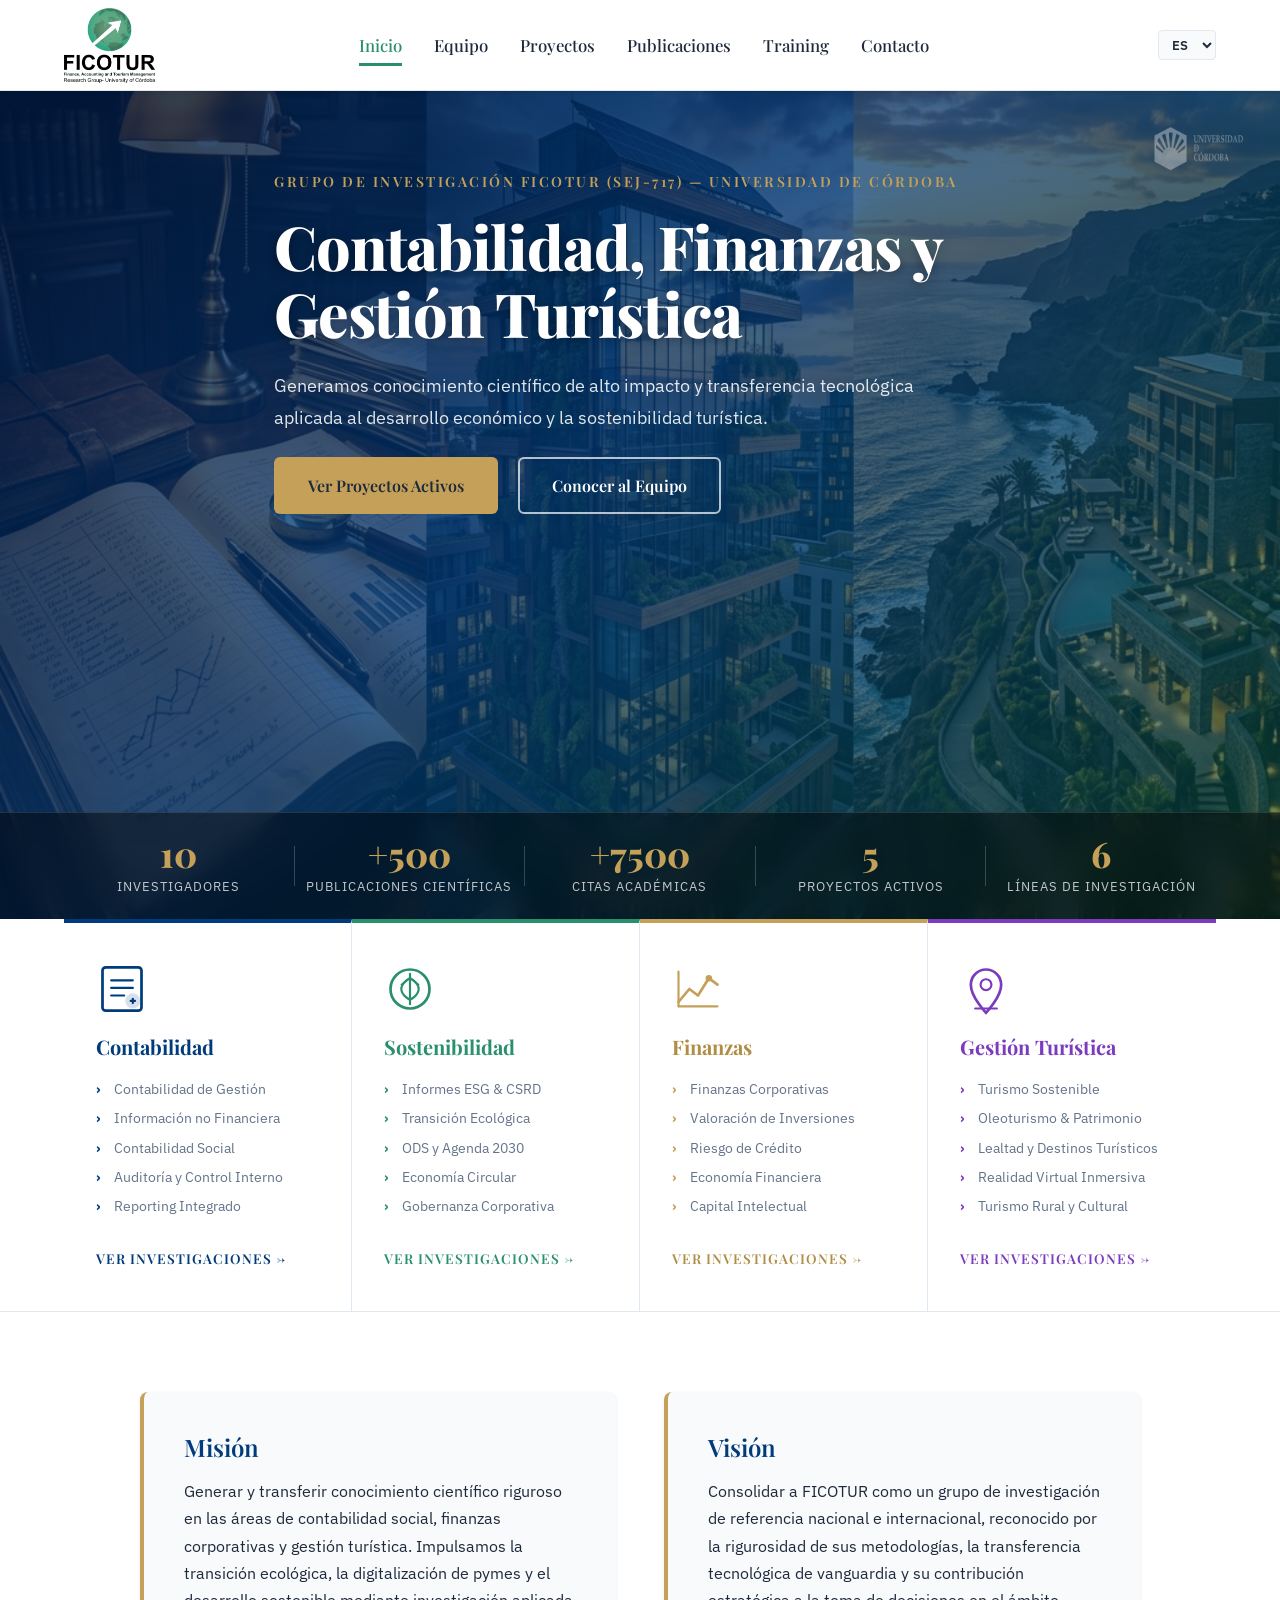
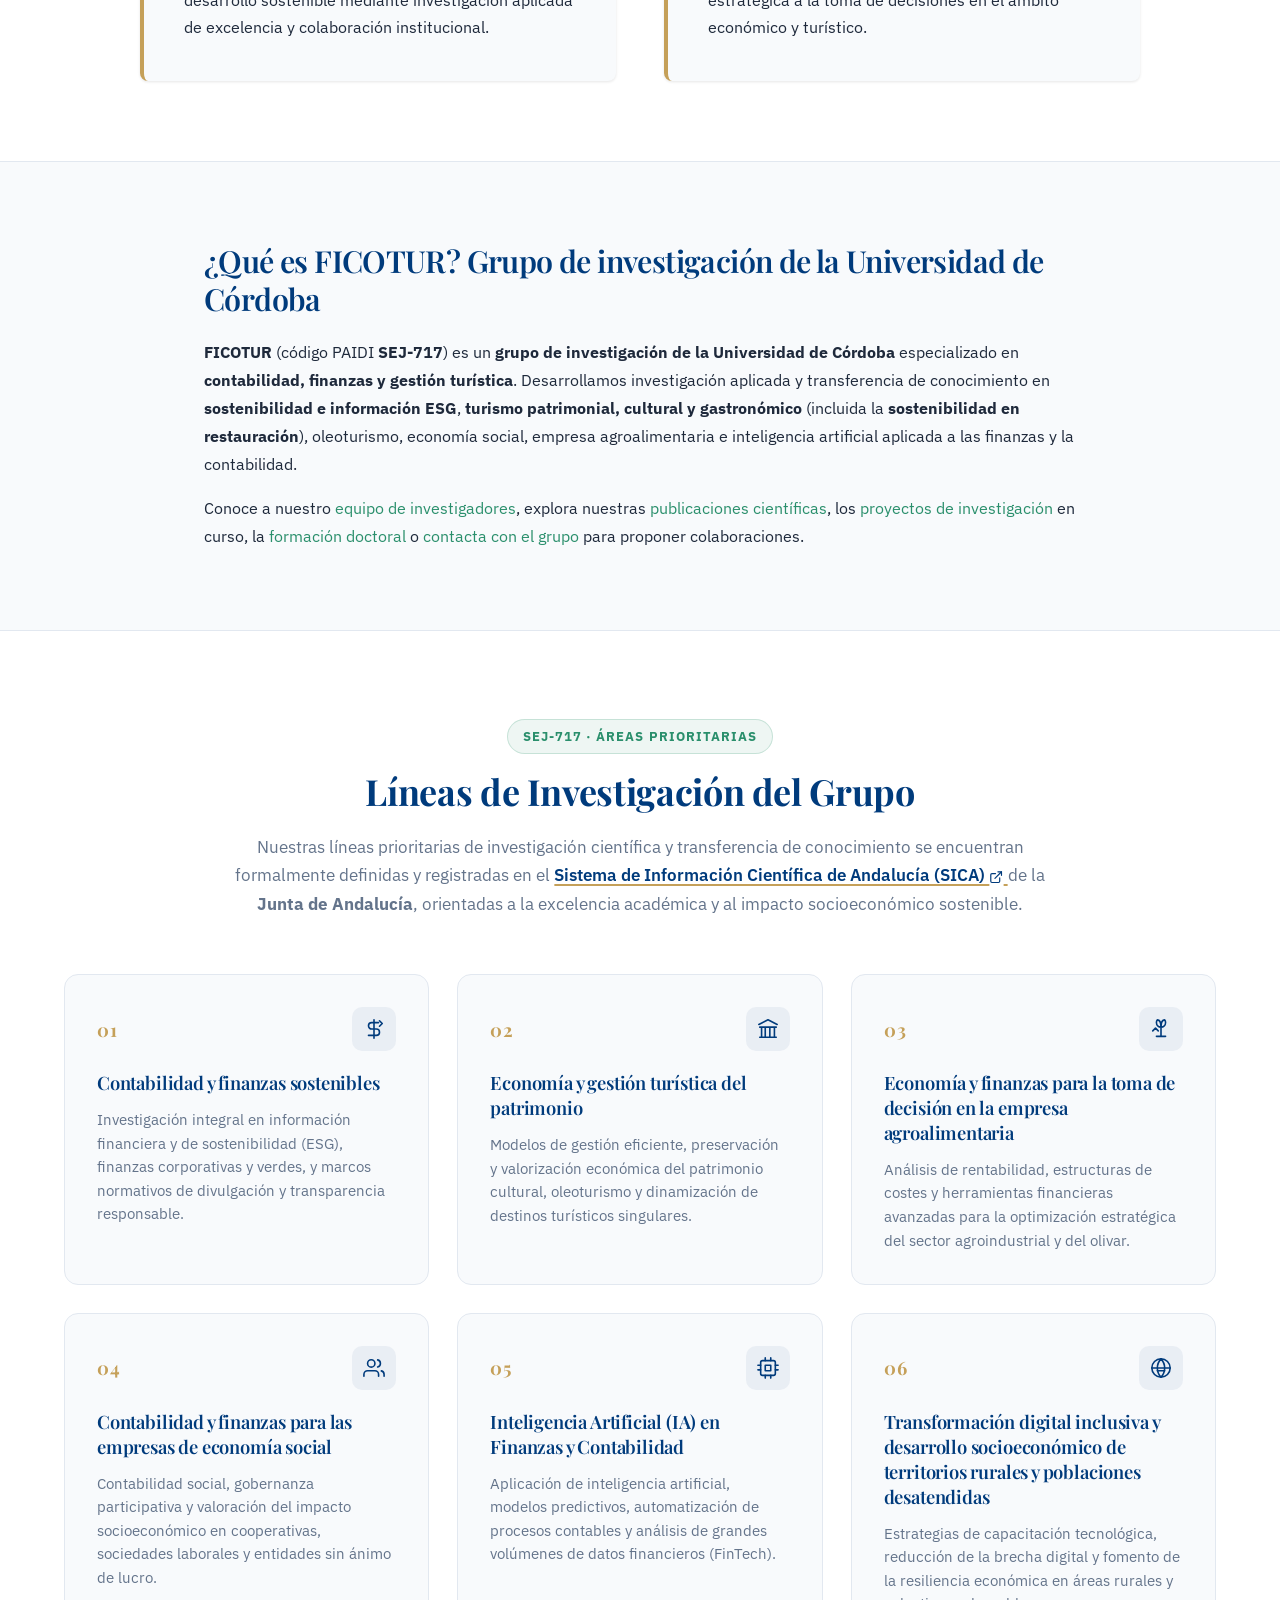
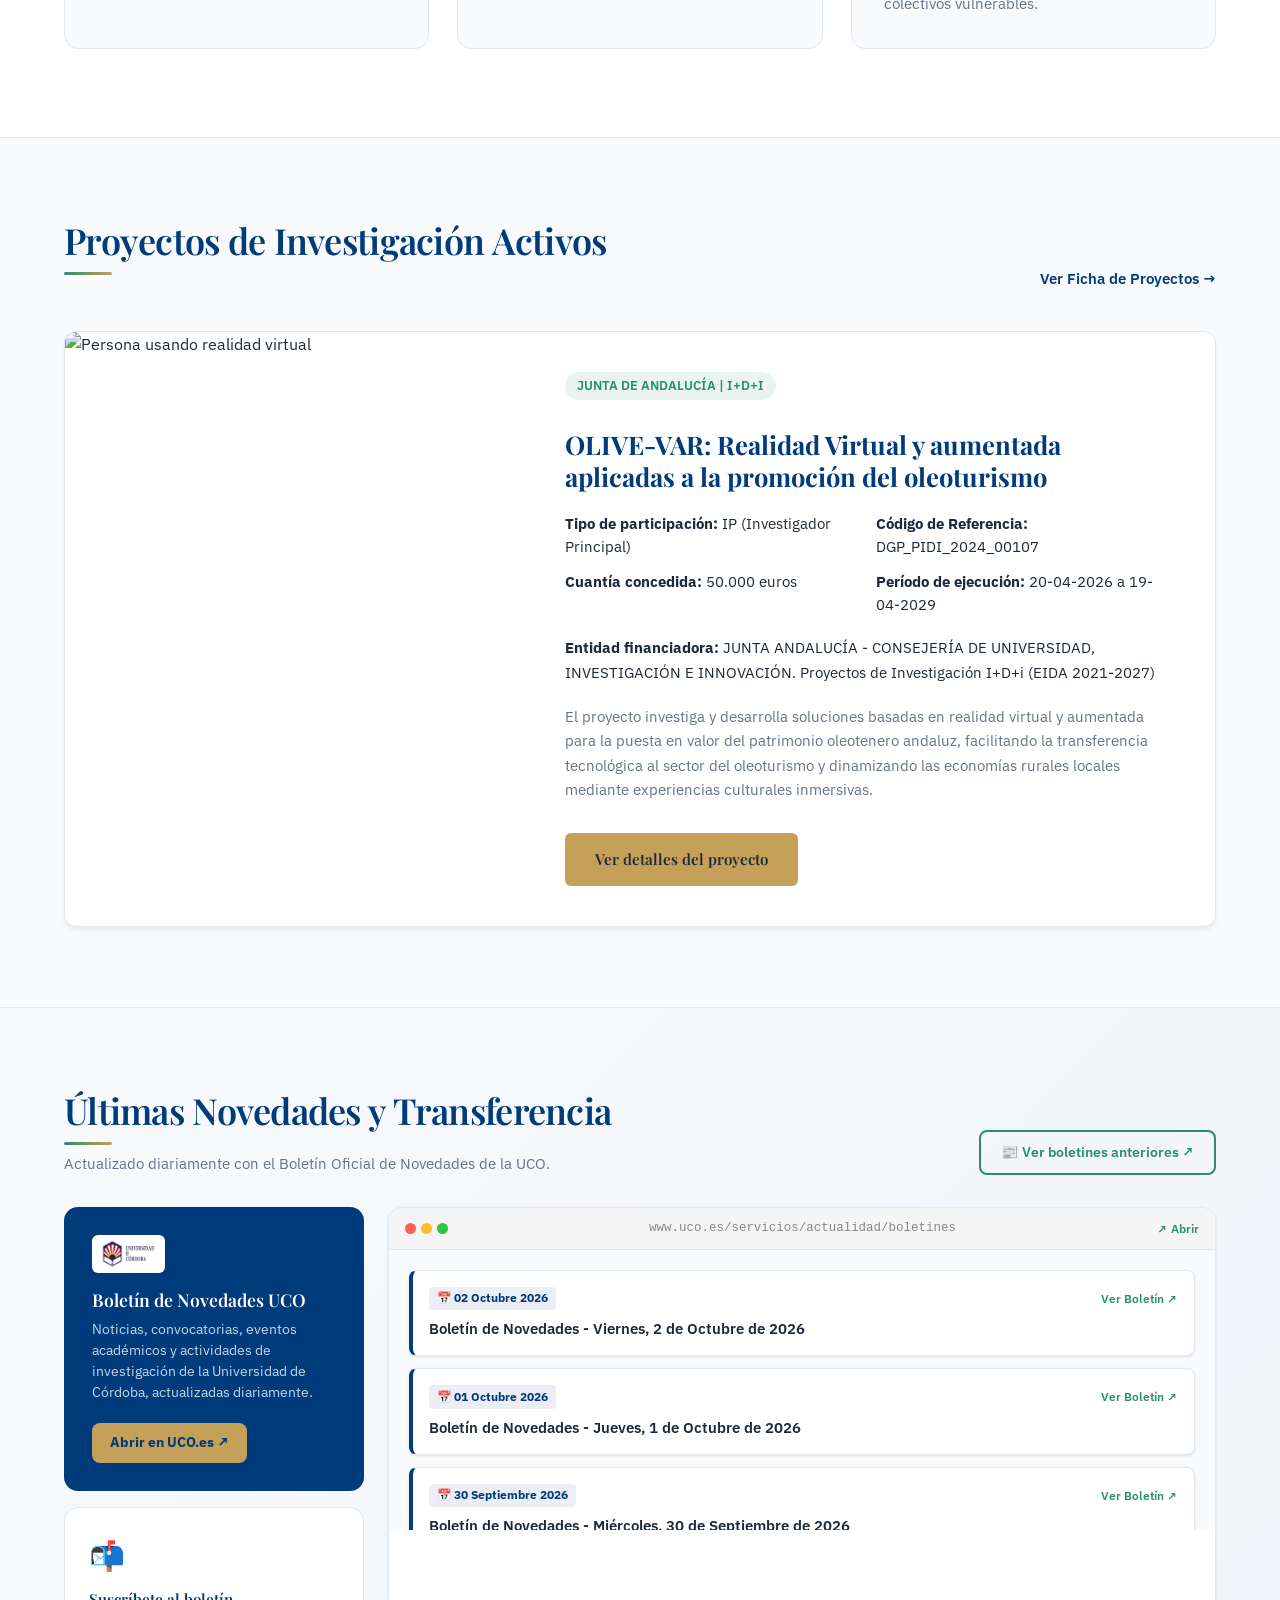
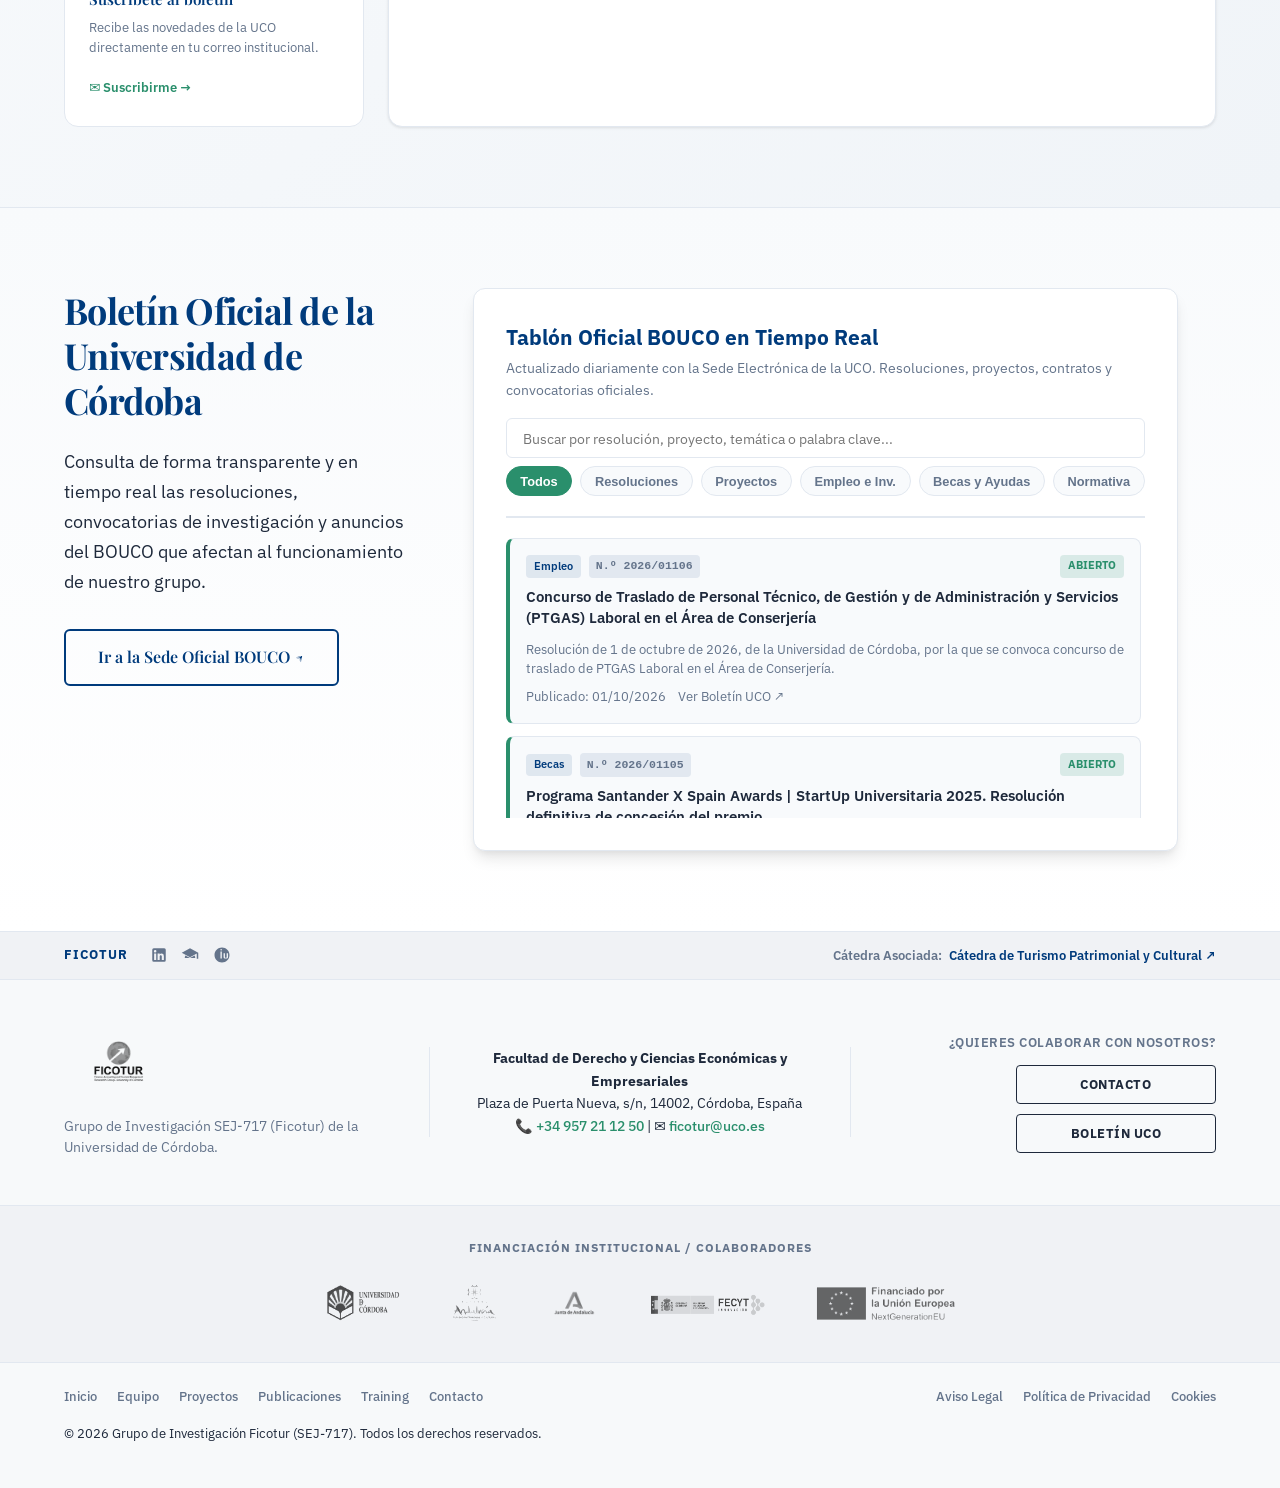
==== commit 4fc06e17: "refactor: eliminar parrafo individual de investigadores de sobre-ficotur manteniendo enlace al equip" ====
--- a/index.html
+++ b/index.html
@@ -450,11 +450,8 @@
                 <p style="color: var(--text-dark); line-height: 1.75; margin-bottom: 1rem;">
                     <strong>FICOTUR</strong> (código PAIDI <strong>SEJ-717</strong>) es un <strong>grupo de investigación de la Universidad de Córdoba</strong> especializado en <strong>contabilidad, finanzas y gestión turística</strong>. Desarrollamos investigación aplicada y transferencia de conocimiento en <strong>sostenibilidad e información ESG</strong>, <strong>turismo patrimonial, cultural y gastronómico</strong> (incluida la <strong>sostenibilidad en restauración</strong>), oleoturismo, economía social, empresa agroalimentaria e inteligencia artificial aplicada a las finanzas y la contabilidad.
                 </p>
-                <p style="color: var(--text-dark); line-height: 1.75; margin-bottom: 1rem;">
-                    El grupo está coordinado por el Dr. <a href="equipo.html?investigador=investigador-1">Ricardo David Hernández Rojas</a> y reúne a investigadores del Departamento de Economía Agraria, Finanzas y Contabilidad de la Universidad de Córdoba, entre ellos <a href="equipo.html?investigador=investigador-3">Mercedes Luque-Vílchez</a>, <a href="equipo.html?investigador=investigador-6">M. Dolores Guerrero-Baena</a>, <a href="equipo.html?investigador=investigador-8">Amalia Hidalgo Fernández</a> y <a href="equipo.html?investigador=investigador-2">Leonardo A. Gallardo Apolo</a>.
-                </p>
                 <p style="color: var(--text-dark); line-height: 1.75; margin-bottom: 0;">
-                    Explora nuestras <a href="publicaciones.html">publicaciones científicas</a>, los <a href="proyectos.html">proyectos de investigación</a> en curso, la <a href="training.html">formación doctoral</a> o <a href="contacto.html">contacta con el grupo</a> para proponer colaboraciones.
+                    Conoce a nuestro <a href="equipo.html">equipo de investigadores</a>, explora nuestras <a href="publicaciones.html">publicaciones científicas</a>, los <a href="proyectos.html">proyectos de investigación</a> en curso, la <a href="training.html">formación doctoral</a> o <a href="contacto.html">contacta con el grupo</a> para proponer colaboraciones.
                 </p>
             </div>
         </section>
